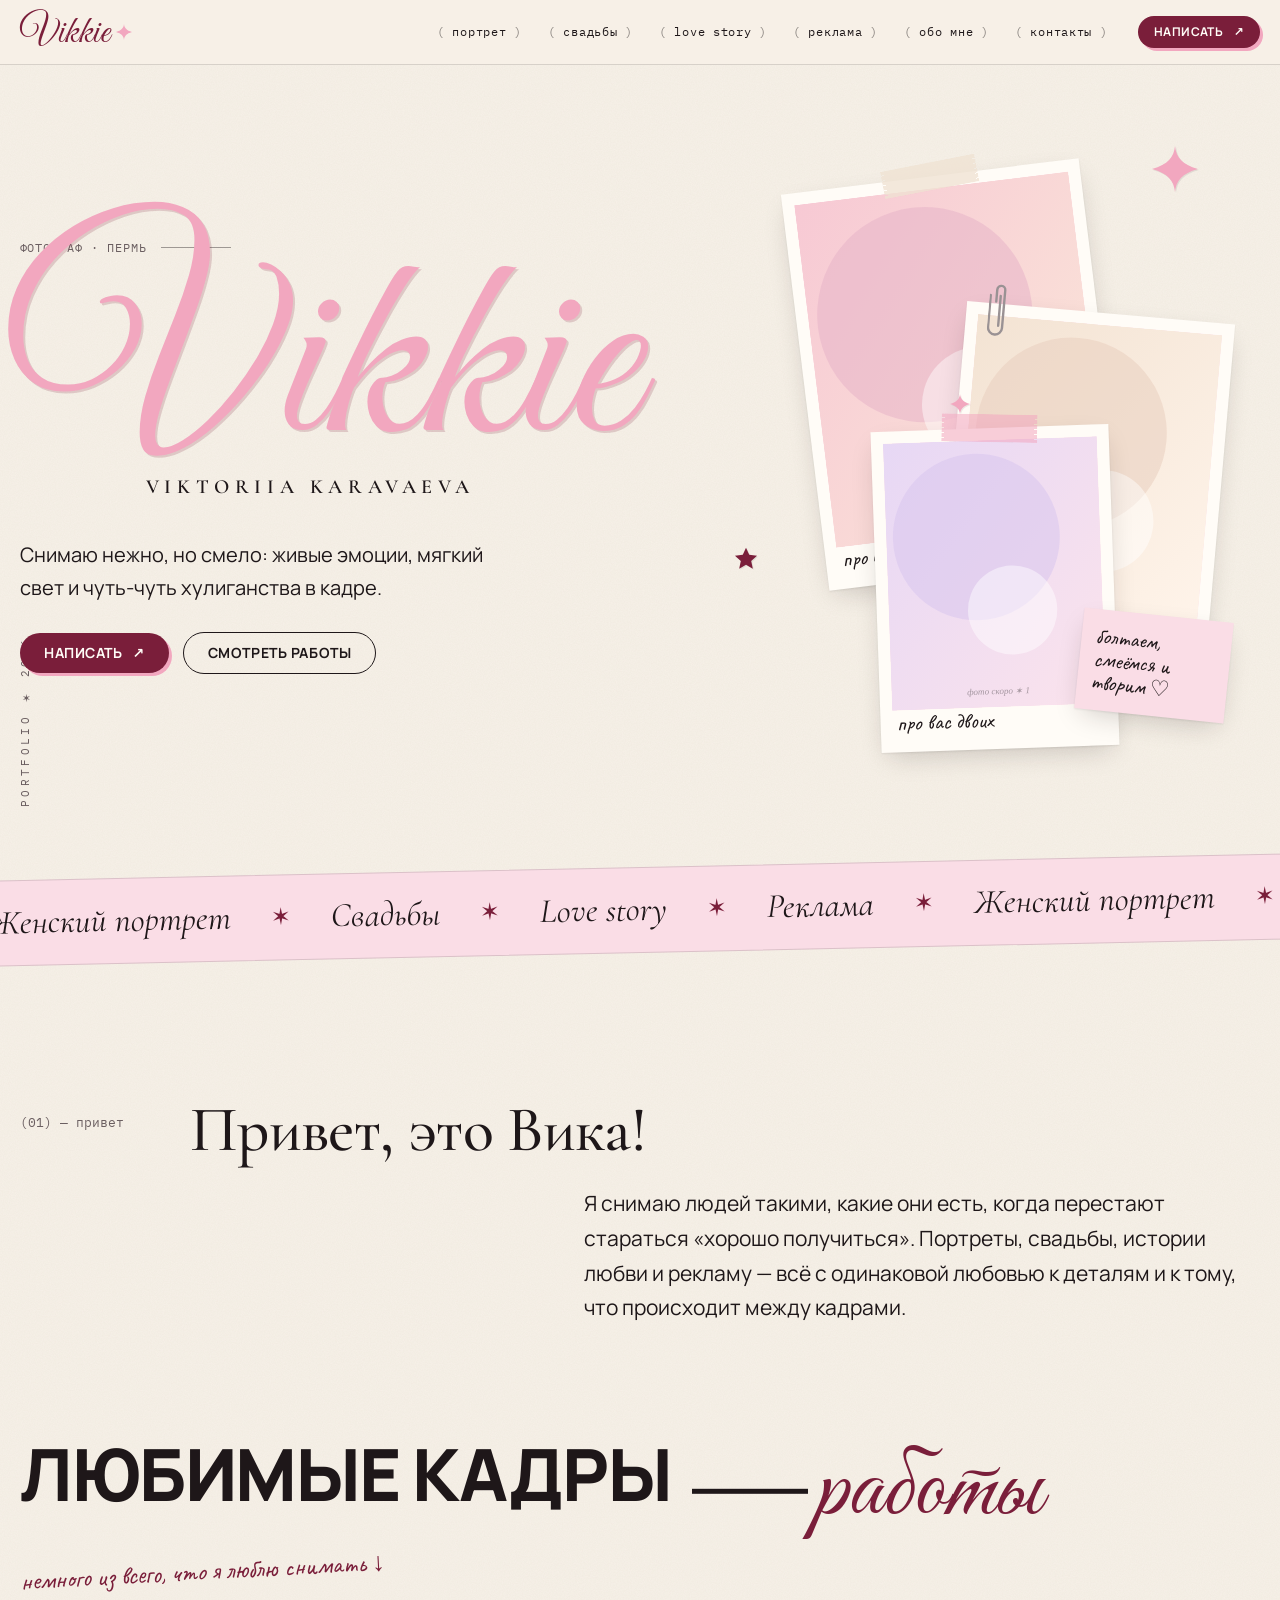
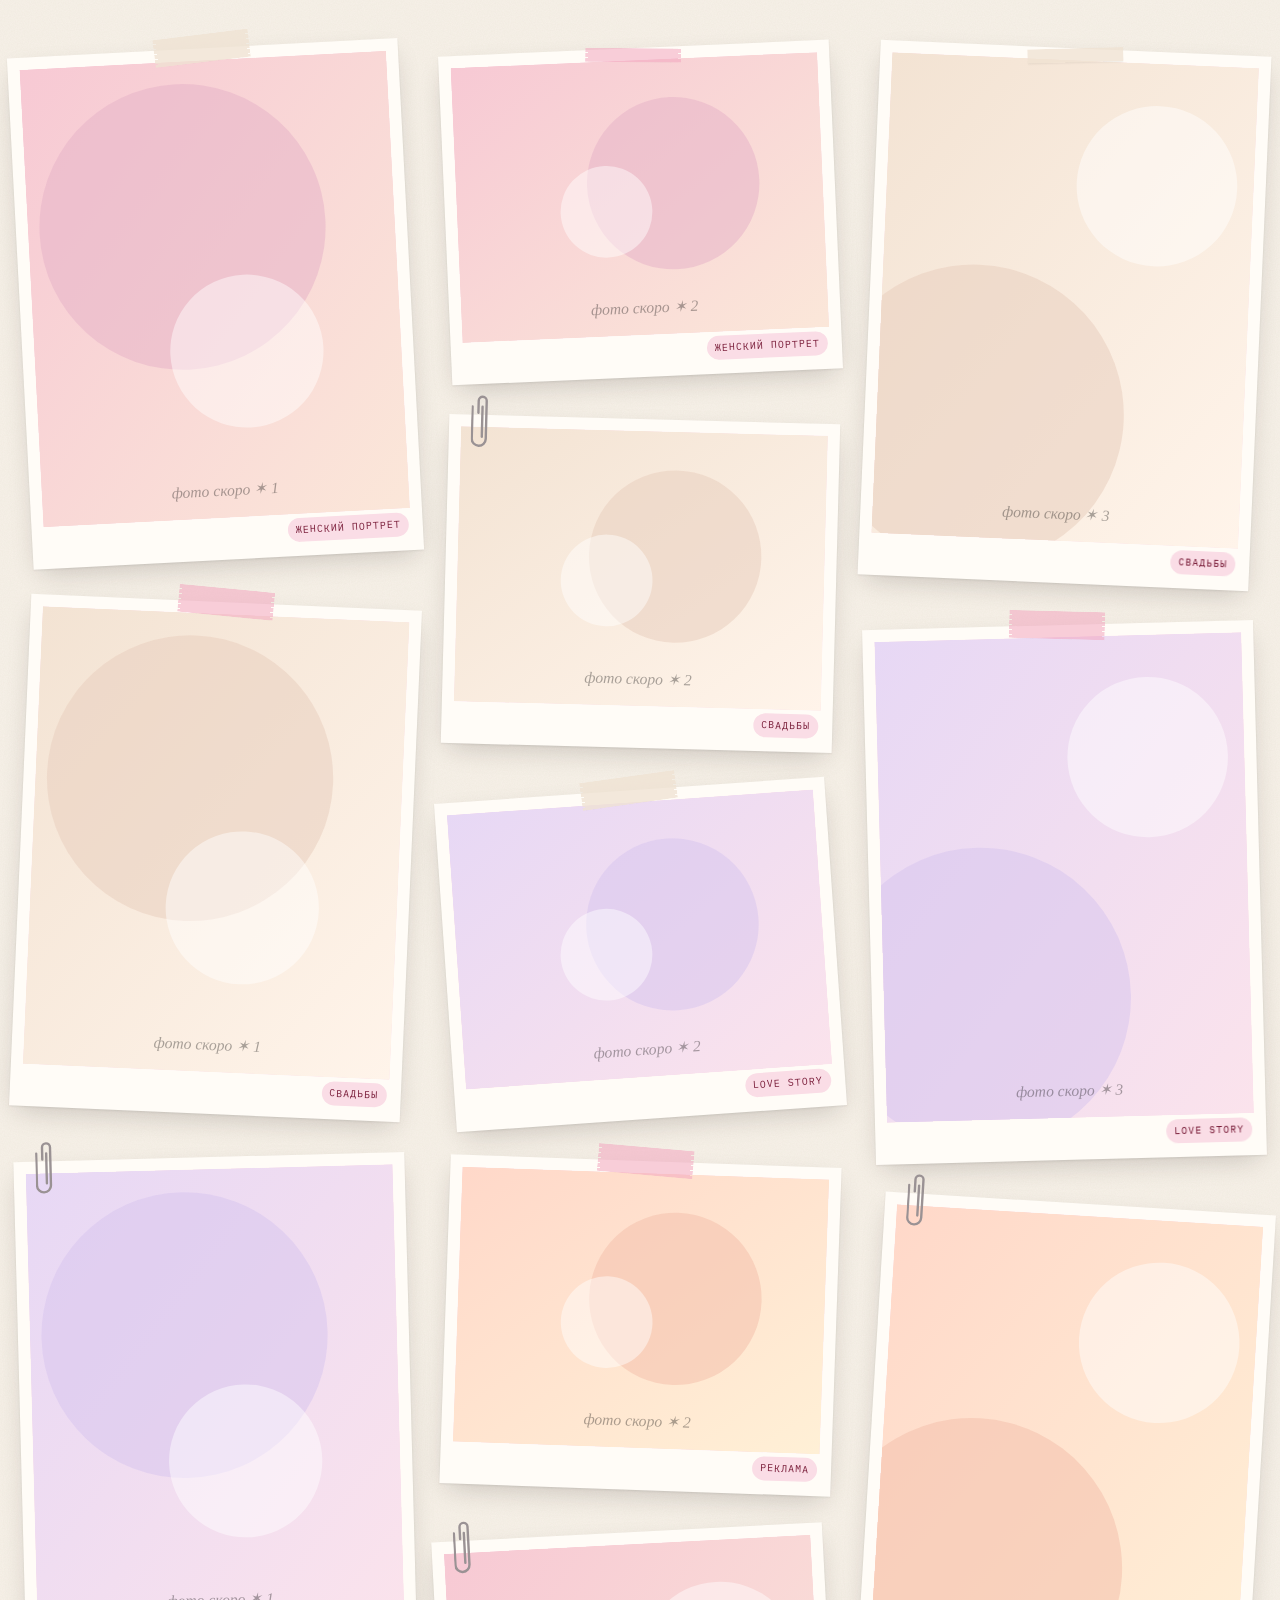
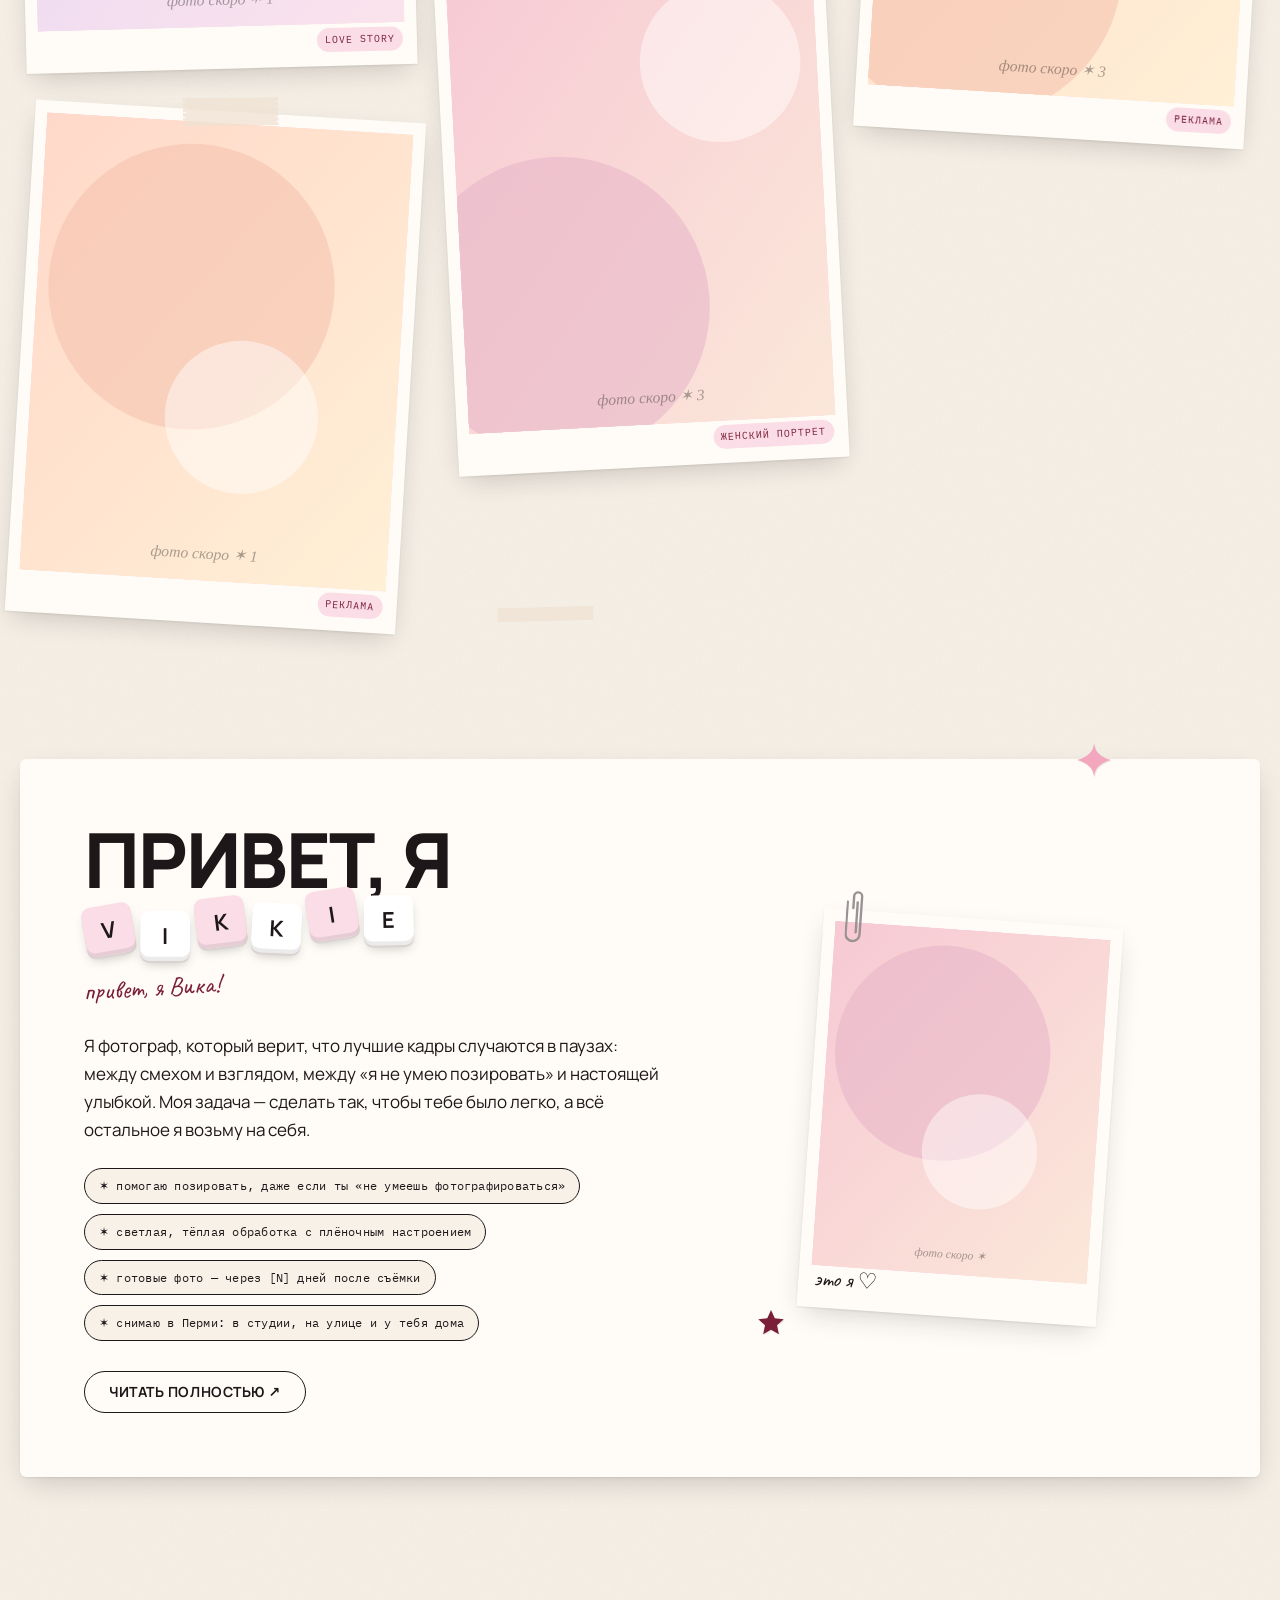
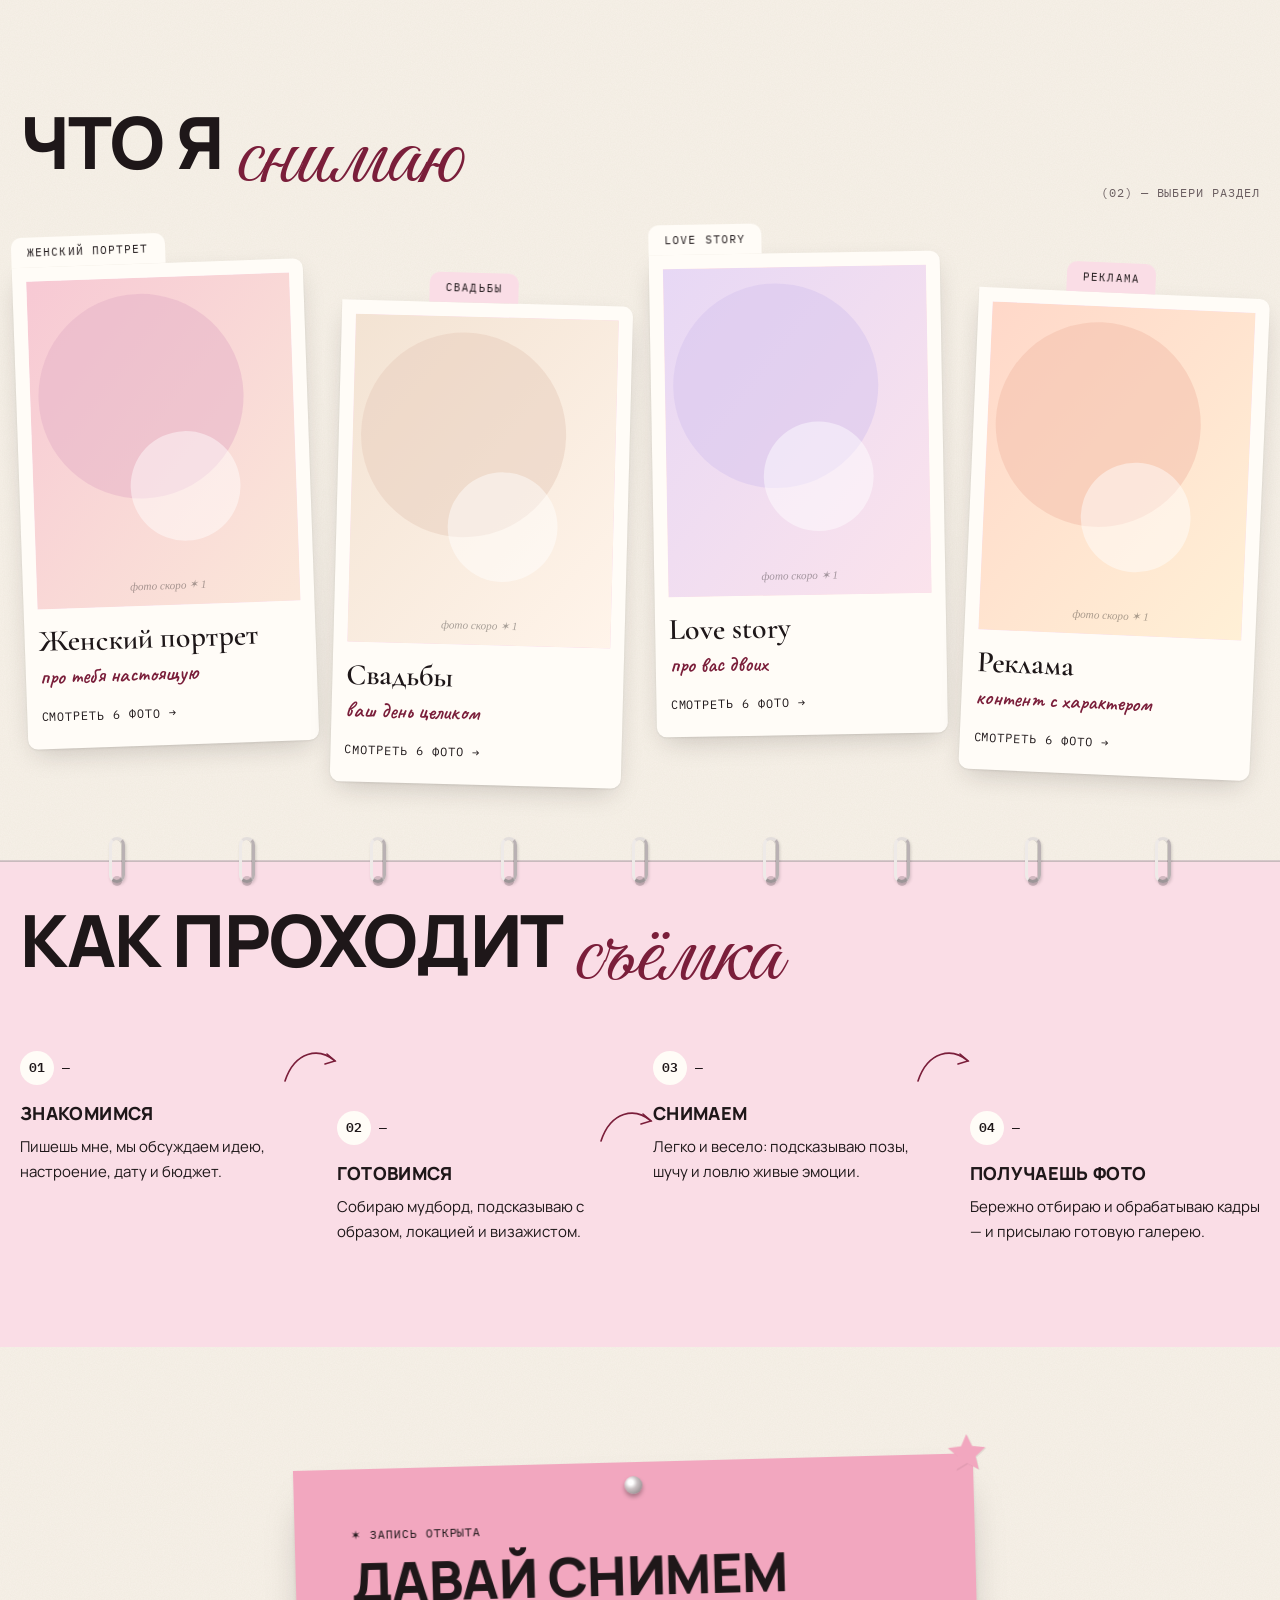
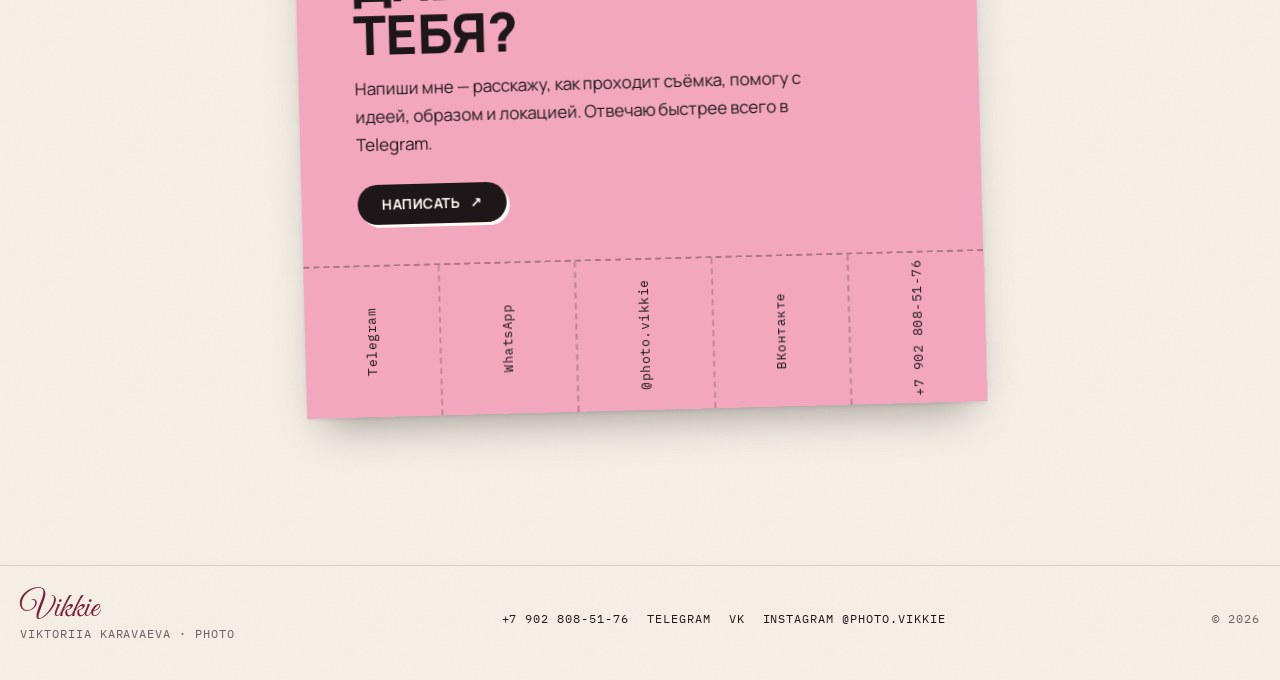
==== index.html @ a3061814 "Сайт-портфолио VIKKIE с админкой Decap CMS" ====
<!doctype html>
<html lang="ru" data-palette="powder">
<head>
  <meta charset="utf-8">
  <meta name="viewport" content="width=device-width, initial-scale=1">
  <title>VIKKIE — фотограф Виктория Караваева</title>
  <meta name="description" content="VIKKIE — фотограф Виктория Караваева. Женский портрет, свадьбы, love story и рекламная съёмка.">
  <link rel="icon" href="/assets/favicon.svg" type="image/svg+xml">
  <link rel="preconnect" href="https://fonts.googleapis.com">
  <link rel="preconnect" href="https://fonts.gstatic.com" crossorigin>
  <link href="https://fonts.googleapis.com/css2?family=Caveat:wght@500;600&family=Cormorant+Garamond:ital,wght@0,500;0,600;1,500&family=Great+Vibes&family=IBM+Plex+Mono:wght@400;600&family=Manrope:wght@400;600;800&display=swap&subset=cyrillic" rel="stylesheet">
  <link rel="stylesheet" href="/assets/style.css">
  <script>try{var p=localStorage.getItem('vikkie-palette');if(p)document.documentElement.dataset.palette=p}catch(e){}</script>
</head>
<body data-page="home">
  <div id="app" data-loading></div>
  <script src="/assets/site.js" defer></script>
</body>
</html>
---- assets/style.css ----
/* ═══════════════════════════════════════════════════════════
   VIKKIE — стили сайта
   Палитры переключаются атрибутом <html data-palette="...">
   (выбирается в админке: Тексты и контакты → Главная страница)
   ═══════════════════════════════════════════════════════════ */

:root {
  --paper: #F7F1E8;
  --paper-2: #FFFCF7;
  --ink: #1E1719;
  --muted: #6B5F61;
  --line: rgba(30, 23, 25, .14);

  /* палитра по умолчанию: пудра + бордо */
  --a: #F2A7BF;        /* главный акцент (заливки, леттеринг) */
  --a-soft: #FADDE6;   /* мягкие подложки */
  --a-deep: #7A1E3A;   /* кнопки и акцентный текст */
  --a-2: #EFE2D2;      /* второй цвет (скотч, стикеры) */

  --f-script: "Great Vibes", "Marck Script", cursive;
  --f-serif: "Cormorant Garamond", Georgia, serif;
  --f-sans: "Manrope", system-ui, sans-serif;
  --f-mono: "IBM Plex Mono", ui-monospace, monospace;
  --f-hand: "Caveat", cursive;

  --shadow: 0 1px 2px rgba(30,23,25,.08), 0 10px 28px -8px rgba(30,23,25,.22);
  --radius: 4px;
  --wrap: 1240px;
}
[data-palette="sage"]      { --a:#F0A9C0; --a-soft:#F9DEE7; --a-deep:#4F6440; --a-2:#C9D6B0; }
[data-palette="raspberry"] { --a:#E2336E; --a-soft:#FBD3E0; --a-deep:#A3123F; --a-2:#FFE6EE; }
[data-palette="coral"]     { --a:#FF7B63; --a-soft:#FFDDD3; --a-deep:#C2381F; --a-2:#FFEBD6; }
[data-palette="lavender"]  { --a:#B9A0F3; --a-soft:#ECE4FF; --a-deep:#5B34B8; --a-2:#F6E9F2; }

*, *::before, *::after { box-sizing: border-box; }
html { scroll-behavior: smooth; }
body {
  margin: 0;
  background-color: var(--paper);
  /* бумажная фактура */
  background-image: url("data:image/svg+xml,%3Csvg xmlns='http://www.w3.org/2000/svg' width='240' height='240'%3E%3Cfilter id='n'%3E%3CfeTurbulence type='fractalNoise' baseFrequency='.85' numOctaves='3' stitchTiles='stitch'/%3E%3CfeColorMatrix values='0 0 0 0 .45 0 0 0 0 .38 0 0 0 0 .32 0 0 0 .09 0'/%3E%3C/filter%3E%3Crect width='100%25' height='100%25' filter='url(%23n)'/%3E%3C/svg%3E");
  color: var(--ink);
  font: 400 17px/1.65 var(--f-sans);
  -webkit-font-smoothing: antialiased;
  overflow-x: hidden;
}
img { max-width: 100%; display: block; }
a { color: inherit; }
button { font: inherit; color: inherit; }
::selection { background: var(--a); color: var(--ink); }

.wrap { width: min(100% - 32px, var(--wrap)); margin-inline: auto; }
.mono { font-family: var(--f-mono); font-size: 12px; letter-spacing: .08em; text-transform: uppercase; }
.script { font-family: var(--f-script); font-weight: 400; line-height: .9; }
.hand { font-family: var(--f-hand); font-weight: 600; }
.serif { font-family: var(--f-serif); }
.vlabel {
  writing-mode: vertical-rl; transform: rotate(180deg);
  font-family: var(--f-mono); font-size: 11px; letter-spacing: .3em; text-transform: uppercase; color: var(--muted);
}
.sr-only { position: absolute; width: 1px; height: 1px; overflow: hidden; clip: rect(0 0 0 0); }

/* ── Шапка ─────────────────────────────────────────────── */
.site-header {
  position: sticky; top: 0; z-index: 40;
  background: color-mix(in srgb, var(--paper) 88%, transparent);
  backdrop-filter: blur(8px);
  border-bottom: 1px solid var(--line);
}
.site-header .wrap { display: flex; align-items: center; gap: 20px; min-height: 64px; }
.logo { display: flex; align-items: center; gap: 6px; text-decoration: none; }
.logo .script { font-size: 38px; color: var(--a-deep); line-height: 1; padding-top: 4px; }
.logo svg { width: 16px; height: 16px; color: var(--a); }
.nav { display: flex; gap: 6px; margin-left: auto; flex-wrap: wrap; }
.nav a {
  font-family: var(--f-mono); font-size: 12px; letter-spacing: .06em; text-transform: lowercase;
  text-decoration: none; padding: 6px 10px; border-radius: 999px; transition: background .2s;
}
.nav a::before { content: "( "; opacity: .5; }
.nav a::after { content: " )"; opacity: .5; }
.nav a:hover, .nav a[aria-current="page"] { background: var(--a-soft); }
.burger { display: none; margin-left: auto; background: none; border: 1px solid var(--line); border-radius: 999px; padding: 8px 14px; cursor: pointer; }
@media (max-width: 1020px) {
  .burger { display: block; }
  .nav { display: none; position: absolute; left: 0; right: 0; top: 100%; background: var(--paper-2); padding: 12px 16px 18px; border-bottom: 1px solid var(--line); flex-direction: column; }
  .nav.open { display: flex; }
  .site-header .write { display: none; }
}

/* ── Кнопки и меню «Написать» ─────────────────────────── */
.btn {
  display: inline-flex; align-items: center; gap: 10px;
  background: var(--a-deep); color: var(--paper-2);
  border: 0; border-radius: 999px; padding: 13px 24px;
  font: 700 14px/1 var(--f-sans); letter-spacing: .04em; text-transform: uppercase;
  text-decoration: none; cursor: pointer;
  box-shadow: 3px 3px 0 var(--a);
  transition: transform .15s, box-shadow .15s;
}
.btn:hover { transform: translate(-1px,-1px); box-shadow: 5px 5px 0 var(--a); }
.btn.small { padding: 10px 16px; font-size: 12px; }
.btn.ghost { background: transparent; color: var(--ink); border: 1.5px solid var(--ink); box-shadow: none; }
.write { position: relative; display: inline-block; }
.write-menu {
  position: absolute; z-index: 50; top: calc(100% + 10px); left: 0; min-width: 230px;
  background: var(--paper-2); border-radius: 10px; padding: 8px; box-shadow: var(--shadow);
  display: none; transform: rotate(-1deg);
}
.write.right .write-menu { left: auto; right: 0; }
.write.up .write-menu { top: auto; bottom: calc(100% + 10px); }
.write.open .write-menu { display: block; }
.write-menu a {
  display: flex; align-items: center; gap: 12px; padding: 11px 12px; border-radius: 8px;
  text-decoration: none; font-weight: 600;
}
.write-menu a:hover { background: var(--a-soft); }
.write-menu a span.mono { margin-left: auto; color: var(--muted); font-size: 10px; }
.write-menu .ico { width: 22px; height: 22px; flex: none; color: var(--a-deep); }

/* ── Декор: полароид, скотч, скрепка, звёзды, кольца ──── */
.polaroid {
  --r: 0deg;
  position: relative; background: var(--paper-2);
  padding: 12px 12px 14px; box-shadow: var(--shadow);
  transform: rotate(var(--r)); transition: transform .3s ease;
}
.polaroid img { width: 100%; height: auto; background: var(--a-soft); }
.polaroid figcaption, .polaroid .cap {
  font-family: var(--f-hand); font-size: 22px; line-height: 1.1; color: var(--ink);
  padding: 10px 4px 0; min-height: 34px;
}
a.polaroid:hover, .polaroid.hoverable:hover { transform: rotate(0deg) scale(1.02); z-index: 3; }
.tape::before {
  content: ""; position: absolute; z-index: 2; top: -14px; left: 50%;
  width: 96px; height: 28px; transform: translateX(-50%) rotate(-4deg);
  background: color-mix(in srgb, var(--a-2) 75%, transparent);
  box-shadow: 0 1px 2px rgba(0,0,0,.06);
  -webkit-mask: linear-gradient(90deg, transparent 0 3px, #000 3px calc(100% - 3px), transparent 0) ,
    repeating-linear-gradient(180deg, #000 0 4px, transparent 4px 5px);
}
.tape.pink::before { background: color-mix(in srgb, var(--a) 55%, transparent); transform: translateX(-50%) rotate(3deg); }
.tape.corner::before { left: auto; right: -26px; top: 8px; transform: rotate(38deg); }
.clip { position: absolute; z-index: 3; top: -22px; left: 22px; width: 22px; height: 58px; color: #9a9294; }
.star { position: absolute; z-index: 4; color: var(--a); pointer-events: none; filter: drop-shadow(1px 1px 0 rgba(0,0,0,.08)); }
.star.deep { color: var(--a-deep); }
.star.spin { animation: spin 14s linear infinite; }
@keyframes spin { to { transform: rotate(360deg); } }

.rings {
  position: relative; height: 46px; display: flex; justify-content: space-around; align-items: center;
  padding-inline: 4%;
}
.rings::before { content: ""; position: absolute; left: 0; right: 0; top: 50%; height: 2px; background: linear-gradient(#cfc8c6, #aaa1a3); opacity: .7; }
.rings span {
  position: relative; width: 16px; height: 46px; border-radius: 10px;
  border: 3.5px solid #b9b1b3; border-left-color: #eeeae8; border-top-color: #e3dedc;
  box-shadow: inset -1px 0 0 rgba(0,0,0,.15), 1px 2px 3px rgba(0,0,0,.15);
}
.rings span::after { content: ""; position: absolute; left: 50%; bottom: -6px; transform: translateX(-50%); width: 10px; height: 10px; border-radius: 50%; background: rgba(30,23,25,.18); }

/* ── Общие заголовки ─────────────────────────────────── */
section { position: relative; }
.section { padding: clamp(64px, 9vw, 120px) 0; }
.h-big {
  font-family: var(--f-sans); font-weight: 800; letter-spacing: -.02em; text-transform: uppercase;
  font-size: clamp(34px, 6vw, 72px); line-height: .95; margin: 0;
}
.h-big .blank { display: inline-block; width: 1.6em; border-bottom: .07em solid currentColor; margin: 0 .12em; transform: translateY(-.1em); }
.h-big .script { text-transform: none; font-size: 1.35em; color: var(--a-deep); letter-spacing: 0; font-weight: 400; vertical-align: -.12em; }
.h-serif { font-family: var(--f-serif); font-weight: 500; font-size: clamp(32px, 5vw, 64px); line-height: 1; margin: 0; letter-spacing: -.01em; }
.h-serif em { font-style: italic; color: var(--a-deep); }
.note { font-family: var(--f-hand); font-size: 26px; color: var(--a-deep); transform: rotate(-3deg); display: inline-block; }
.lead { font-size: clamp(18px, 2vw, 21px); color: var(--ink); max-width: 56ch; }
.muted { color: var(--muted); }

/* ── HERO ────────────────────────────────────────────── */
.hero { padding: 40px 0 30px; overflow: hidden; }
.hero .wrap { position: relative; display: grid; grid-template-columns: 1.15fr .85fr; gap: 24px; align-items: center; min-height: min(78vh, 720px); }
.hero-text { position: relative; z-index: 2; }
.hero-kicker { display: flex; gap: 14px; align-items: center; color: var(--muted); }
.hero-kicker::after { content: ""; flex: 0 0 70px; height: 1px; background: var(--ink); opacity: .4; }
.hero-name { position: relative; margin: 0; padding-top: .45em; font-size: inherit; }
.hero-name .script {
  display: block; color: var(--a); font-size: clamp(120px, 21vw, 290px); line-height: .78;
  margin-left: -.04em; text-shadow: 2px 2px 0 color-mix(in srgb, var(--a-deep) 18%, transparent);
}
.hero-name .full {
  display: block; position: relative; margin-top: -0.2em; margin-left: 18%;
  font-family: var(--f-serif); font-weight: 600; text-transform: uppercase;
  letter-spacing: .28em; font-size: clamp(14px, 1.7vw, 20px);
}
.hero-tagline { max-width: 40ch; margin: 34px 0 28px; font-size: clamp(17px, 1.7vw, 20px); }
.hero-actions { display: flex; flex-wrap: wrap; gap: 14px; align-items: center; }
.hero-collage { position: relative; height: clamp(420px, 52vw, 620px); }
.hero-collage .polaroid { position: absolute; width: 58%; }
.hero-collage .p1 { --r: -7deg; top: 2%; left: 4%; }
.hero-collage .p2 { --r: 5deg; top: 24%; right: 0; width: 52%; z-index: 2; }
.hero-collage .p3 { --r: -2deg; bottom: 0; left: 18%; width: 46%; z-index: 3; }
.hero-collage .sticky {
  position: absolute; z-index: 5; right: 6%; bottom: 8%; width: 150px; padding: 16px 14px;
  background: var(--a-soft); transform: rotate(6deg); box-shadow: var(--shadow);
  font-family: var(--f-hand); font-size: 22px; line-height: 1.05;
}
.hero .vlabel { position: absolute; left: -4px; bottom: 0; }
@media (max-width: 860px) {
  .hero .wrap { grid-template-columns: 1fr; min-height: 0; }
  .hero-collage { height: 440px; max-width: 460px; margin: 10px auto 0; width: 100%; }
  .hero .vlabel { display: none; }
  .hero-name .full { margin-left: 8%; }
}

/* бегущая строка */
.marquee {
  background: var(--a-soft); border-block: 1px solid var(--line);
  transform: rotate(-1.2deg); margin: 30px -10px; overflow: hidden; white-space: nowrap;
}
.marquee-track { display: inline-flex; gap: 40px; padding: 14px 0; animation: marquee 32s linear infinite; }
.marquee-track span { font-family: var(--f-serif); font-style: italic; font-size: clamp(22px, 3vw, 34px); display: inline-flex; align-items: center; gap: 40px; }
.marquee-track span::after { content: "✶"; font-style: normal; color: var(--a-deep); font-size: .7em; }
@keyframes marquee { to { transform: translateX(-50%); } }

/* вступление */
.intro .wrap { display: grid; grid-template-columns: 140px 1fr; gap: 30px; }
.intro .num { font-family: var(--f-mono); font-size: 13px; color: var(--muted); padding-top: 14px; }
.intro .h-serif { max-width: 18ch; }
.intro p { margin: 24px 0 0 auto; max-width: 52ch; }
@media (max-width: 700px) { .intro .wrap { grid-template-columns: 1fr; gap: 6px; } }

/* ── Избранное (masonry) ─────────────────────────────── */
.featured-head { display: flex; flex-wrap: wrap; align-items: end; justify-content: space-between; gap: 16px; margin-bottom: 54px; }
.masonry { columns: 3 280px; column-gap: 34px; }
.masonry > * { break-inside: avoid; margin-bottom: 42px; display: block; text-decoration: none; }
.polaroid .cat-tag {
  position: absolute; z-index: 3; bottom: 14px; right: 14px; background: var(--a-soft); color: var(--a-deep);
  font-family: var(--f-mono); font-size: 10px; letter-spacing: .1em; text-transform: uppercase; padding: 4px 8px; border-radius: 99px;
}

/* ── Обо мне (тизер и страница) ───────────────────────── */
.about-card {
  position: relative; background: var(--paper-2); border-radius: 6px; box-shadow: var(--shadow);
  padding: clamp(28px, 5vw, 64px);
}
.about-grid { display: grid; grid-template-columns: 1.1fr .9fr; gap: clamp(30px, 5vw, 70px); align-items: center; }
.hi { display: flex; flex-wrap: wrap; align-items: center; gap: 4px 18px; }
.hi .h-big { font-size: clamp(40px, 6vw, 76px); }
.keys { display: flex; gap: 6px; transform: rotate(-4deg); }
.keys span {
  display: grid; place-items: center; width: clamp(34px, 4.4vw, 50px); aspect-ratio: 1;
  background: #fff; border-radius: 9px; font: 700 clamp(16px, 2vw, 22px)/1 var(--f-sans);
  box-shadow: inset 0 -4px 0 rgba(0,0,0,.08), 0 2px 0 #d9d2d0, 0 6px 12px -4px rgba(0,0,0,.25);
  transform: rotate(var(--k, 0deg)) translateY(var(--y, 0));
}
.keys span:nth-child(odd) { background: var(--a-soft); }
.about-text p { margin: 0 0 1em; }
.facts { display: flex; flex-wrap: wrap; gap: 10px; margin: 24px 0 30px; padding: 0; list-style: none; }
.facts li {
  font-family: var(--f-mono); font-size: 12px; letter-spacing: .02em;
  border: 1px solid var(--ink); border-radius: 999px; padding: 7px 14px; background: var(--paper);
}
.about-photo { position: relative; max-width: 380px; justify-self: center; width: 100%; }
.about-photo .polaroid { --r: 4deg; }
@media (max-width: 860px) { .about-grid { grid-template-columns: 1fr; } .about-photo { order: -1; max-width: 300px; } }

/* ── Категории (папки-разделители) ───────────────────── */
.cats-head { display: grid; grid-template-columns: 1fr auto; align-items: end; gap: 20px; margin-bottom: 60px; }
.cats { display: grid; grid-template-columns: repeat(4, 1fr); gap: 26px; }
.cat {
  position: relative; display: block; text-decoration: none;
  background: var(--paper-2); border-radius: 0 10px 10px 10px; padding: 14px 14px 22px;
  box-shadow: var(--shadow); transition: transform .3s;
}
.cat:nth-child(1) { transform: rotate(-2deg); }
.cat:nth-child(2) { transform: rotate(1.5deg) translateY(40px); }
.cat:nth-child(3) { transform: rotate(-1deg) translateY(-10px); }
.cat:nth-child(4) { transform: rotate(2.5deg) translateY(30px); }
.cat:hover { transform: rotate(0) translateY(-6px); }
.cat .tab {
  position: absolute; top: -30px; left: 0; height: 30px; padding: 6px 16px 0;
  background: var(--paper-2); border-radius: 10px 10px 0 0;
  font-family: var(--f-mono); font-size: 11px; letter-spacing: .1em; text-transform: uppercase;
}
.cat:nth-child(even) .tab { background: var(--a-soft); left: 30%; }
.cat .cover { aspect-ratio: 4/5; overflow: hidden; background: var(--a-soft); }
.cat .cover img { width: 100%; height: 100%; object-fit: cover; transition: transform .6s; }
.cat:hover .cover img { transform: scale(1.05); }
.cat h3 { font-family: var(--f-serif); font-weight: 600; font-size: 30px; line-height: 1; margin: 18px 0 2px; }
.cat .hand { color: var(--a-deep); font-size: 22px; }
.cat .more { display: block; margin-top: 12px; }
@media (max-width: 1000px) { .cats { grid-template-columns: repeat(2, 1fr); row-gap: 70px; } .cat:nth-child(n) { transform: rotate(0); } }
@media (max-width: 520px) { .cats { grid-template-columns: 1fr; } .cats-head { grid-template-columns: 1fr; } }

/* ── Как проходит съёмка ─────────────────────────────── */
.process { background: var(--a-soft); padding-block: 0 clamp(64px, 8vw, 110px); }
.process .rings { transform: translateY(-23px); }
.steps { display: grid; grid-template-columns: repeat(4, 1fr); gap: 26px; margin-top: 40px; counter-reset: step; }
.step { position: relative; padding-top: 10px; }
.step:nth-child(even) { margin-top: 60px; }
.step .n { font-family: var(--f-mono); font-size: 13px; display: flex; align-items: center; gap: 8px; }
.step .n b { display: grid; place-items: center; width: 34px; height: 34px; border-radius: 50%; background: var(--paper-2); font-weight: 600; }
.step h3 { font-family: var(--f-sans); font-weight: 800; text-transform: uppercase; font-size: 18px; margin: 14px 0 6px; letter-spacing: .02em; }
.step p { margin: 0; font-size: 15px; }
.step svg.arrow { position: absolute; right: -30px; top: 0; width: 60px; height: 50px; color: var(--a-deep); }
.step:last-child svg.arrow { display: none; }
@media (max-width: 900px) { .steps { grid-template-columns: 1fr 1fr; } .step:nth-child(even) { margin-top: 0; } .step svg.arrow { display: none; } }
@media (max-width: 520px) { .steps { grid-template-columns: 1fr; } }

/* ── Контакты: объявление с отрывными листочками ─────── */
.contact .wrap { display: grid; place-items: center; }
.flyer {
  position: relative; width: min(100%, 680px); background: var(--a);
  padding: clamp(32px, 5vw, 56px) clamp(24px, 5vw, 56px) 0; transform: rotate(-1.5deg);
  box-shadow: 0 2px 3px rgba(0,0,0,.08), 0 24px 40px -18px rgba(30,23,25,.4);
}
.flyer .pin { position: absolute; top: 14px; left: 50%; transform: translateX(-50%); width: 18px; height: 18px; border-radius: 50%; background: radial-gradient(circle at 35% 35%, #fff 0 15%, #c9c1c3 40%, #7d7476); box-shadow: 0 3px 4px rgba(0,0,0,.3); }
.flyer h2 { font-family: var(--f-sans); font-weight: 800; text-transform: uppercase; font-size: clamp(32px, 5vw, 54px); line-height: .98; margin: 10px 0 14px; letter-spacing: -.01em; color: var(--ink); }
.flyer p { max-width: 46ch; margin: 0 0 26px; }
.flyer .btn { background: var(--ink); box-shadow: 3px 3px 0 var(--paper-2); }
.tabs { display: flex; margin: 40px calc(-1 * clamp(24px, 5vw, 56px)) 0; border-top: 2px dashed rgba(30,23,25,.35); }
.tabs a {
  flex: 1; min-width: 0; height: 150px; display: flex; align-items: center; justify-content: center;
  border-left: 2px dashed rgba(30,23,25,.25); text-decoration: none;
  writing-mode: vertical-rl; transform: rotate(180deg);
  font-family: var(--f-mono); font-size: 13px; letter-spacing: .04em; background: var(--a);
  transition: transform .2s;
}
.tabs a:last-child { border-left: 0; }
.tabs a:hover { transform: rotate(180deg) translateY(-8px) rotate(-3deg); background: var(--a-soft); }
@media (max-width: 520px) { .tabs a { height: 130px; font-size: 11px; } }

/* ── Подвал ─────────────────────────────────────────── */
.site-footer { border-top: 1px solid var(--line); padding: 28px 0 36px; margin-top: 40px; }
.site-footer .wrap { display: flex; flex-wrap: wrap; gap: 16px 30px; align-items: center; justify-content: space-between; }
.site-footer .script { font-size: 34px; color: var(--a-deep); }
.site-footer nav { display: flex; flex-wrap: wrap; gap: 6px 18px; }
.site-footer a { text-decoration: none; }
.site-footer a:hover { text-decoration: underline; }

/* ── Страница категории ──────────────────────────────── */
.page-head { padding: 50px 0 40px; position: relative; overflow: hidden; }
.crumbs { color: var(--muted); }
.crumbs a { text-decoration: none; }
.page-title { position: relative; margin: 26px 0 10px; }
.page-title h1 { font-family: var(--f-serif); font-weight: 600; text-transform: uppercase; font-size: clamp(48px, 10vw, 140px); line-height: .9; letter-spacing: -.01em; margin: 0; }
.page-title .script { position: absolute; left: clamp(40px, 22vw, 360px); bottom: -.42em; color: var(--a); font-size: clamp(54px, 9vw, 120px); transform: rotate(-6deg); white-space: nowrap; pointer-events: none; }
.page-desc { display: grid; grid-template-columns: 1fr 1fr; gap: 30px; margin-top: 70px; align-items: end; }
.cat-switch { display: flex; flex-wrap: wrap; gap: 8px; justify-content: flex-end; }
.cat-switch a { text-decoration: none; border: 1px solid var(--ink); border-radius: 999px; padding: 6px 14px; font-family: var(--f-mono); font-size: 12px; }
.cat-switch a[aria-current="page"], .cat-switch a:hover { background: var(--a); border-color: var(--a); }
@media (max-width: 760px) { .page-desc { grid-template-columns: 1fr; } .cat-switch { justify-content: flex-start; } }
.gallery { padding-bottom: 60px; }
.gallery .polaroid { cursor: zoom-in; border: 0; width: 100%; text-align: left; }
.empty { text-align: center; padding: 60px 0; }

/* лайтбокс */
.lightbox { position: fixed; inset: 0; z-index: 100; background: rgba(247, 241, 232, .96); display: none; align-items: center; justify-content: center; padding: 60px 70px; }
.lightbox.open { display: flex; }
.lightbox figure { margin: 0; background: var(--paper-2); padding: 14px 14px 10px; box-shadow: var(--shadow); max-height: 100%; display: flex; flex-direction: column; }
.lightbox img { max-height: calc(100vh - 190px); max-width: min(1100px, calc(100vw - 140px)); width: auto; object-fit: contain; }
.lightbox figcaption { font-family: var(--f-hand); font-size: 24px; padding-top: 6px; min-height: 30px; }
.lb-btn { position: absolute; background: var(--paper-2); border: 1px solid var(--line); border-radius: 50%; width: 48px; height: 48px; font-size: 20px; cursor: pointer; display: grid; place-items: center; }
.lb-btn:hover { background: var(--a-soft); }
.lb-close { top: 16px; right: 16px; }
.lb-prev { left: 12px; top: 50%; transform: translateY(-50%); }
.lb-next { right: 12px; top: 50%; transform: translateY(-50%); }
.lb-count { position: absolute; bottom: 18px; left: 50%; transform: translateX(-50%); }
@media (max-width: 600px) { .lightbox { padding: 70px 10px; } .lightbox img { max-width: calc(100vw - 48px); } .lb-prev, .lb-next { top: auto; bottom: 10px; transform: none; } }

/* ── Палитры (демо-страница) ─────────────────────────── */
.swatches { display: grid; grid-template-columns: repeat(auto-fit, minmax(210px, 1fr)); gap: 30px; margin-top: 40px; }
.swatch { background: var(--paper-2); padding: 12px 12px 18px; box-shadow: var(--shadow); text-decoration: none; display: block; transition: transform .25s; }
.swatch:nth-child(odd) { transform: rotate(-1.5deg); } .swatch:nth-child(even) { transform: rotate(1.5deg); }
.swatch:hover { transform: rotate(0) translateY(-6px); }
.swatch .chip { height: 170px; background: var(--a); position: relative; padding: 14px; display: flex; flex-direction: column; justify-content: flex-end; }
.swatch .chip .script { font-size: 64px; color: var(--paper-2); }
.swatch .row { display: flex; height: 34px; }
.swatch .row i { flex: 1; }
.swatch h3 { font-family: var(--f-sans); font-weight: 800; font-size: 15px; text-transform: uppercase; letter-spacing: .04em; margin: 14px 0 2px; }

/* загрузка */
[data-loading] { opacity: 0; }
.fade-in { animation: fade .7s ease both; }
@keyframes fade { from { opacity: 0; transform: translateY(14px); } to { opacity: 1; transform: none; } }
@media (prefers-reduced-motion: reduce) { *, *::before, *::after { animation: none !important; transition: none !important; } }
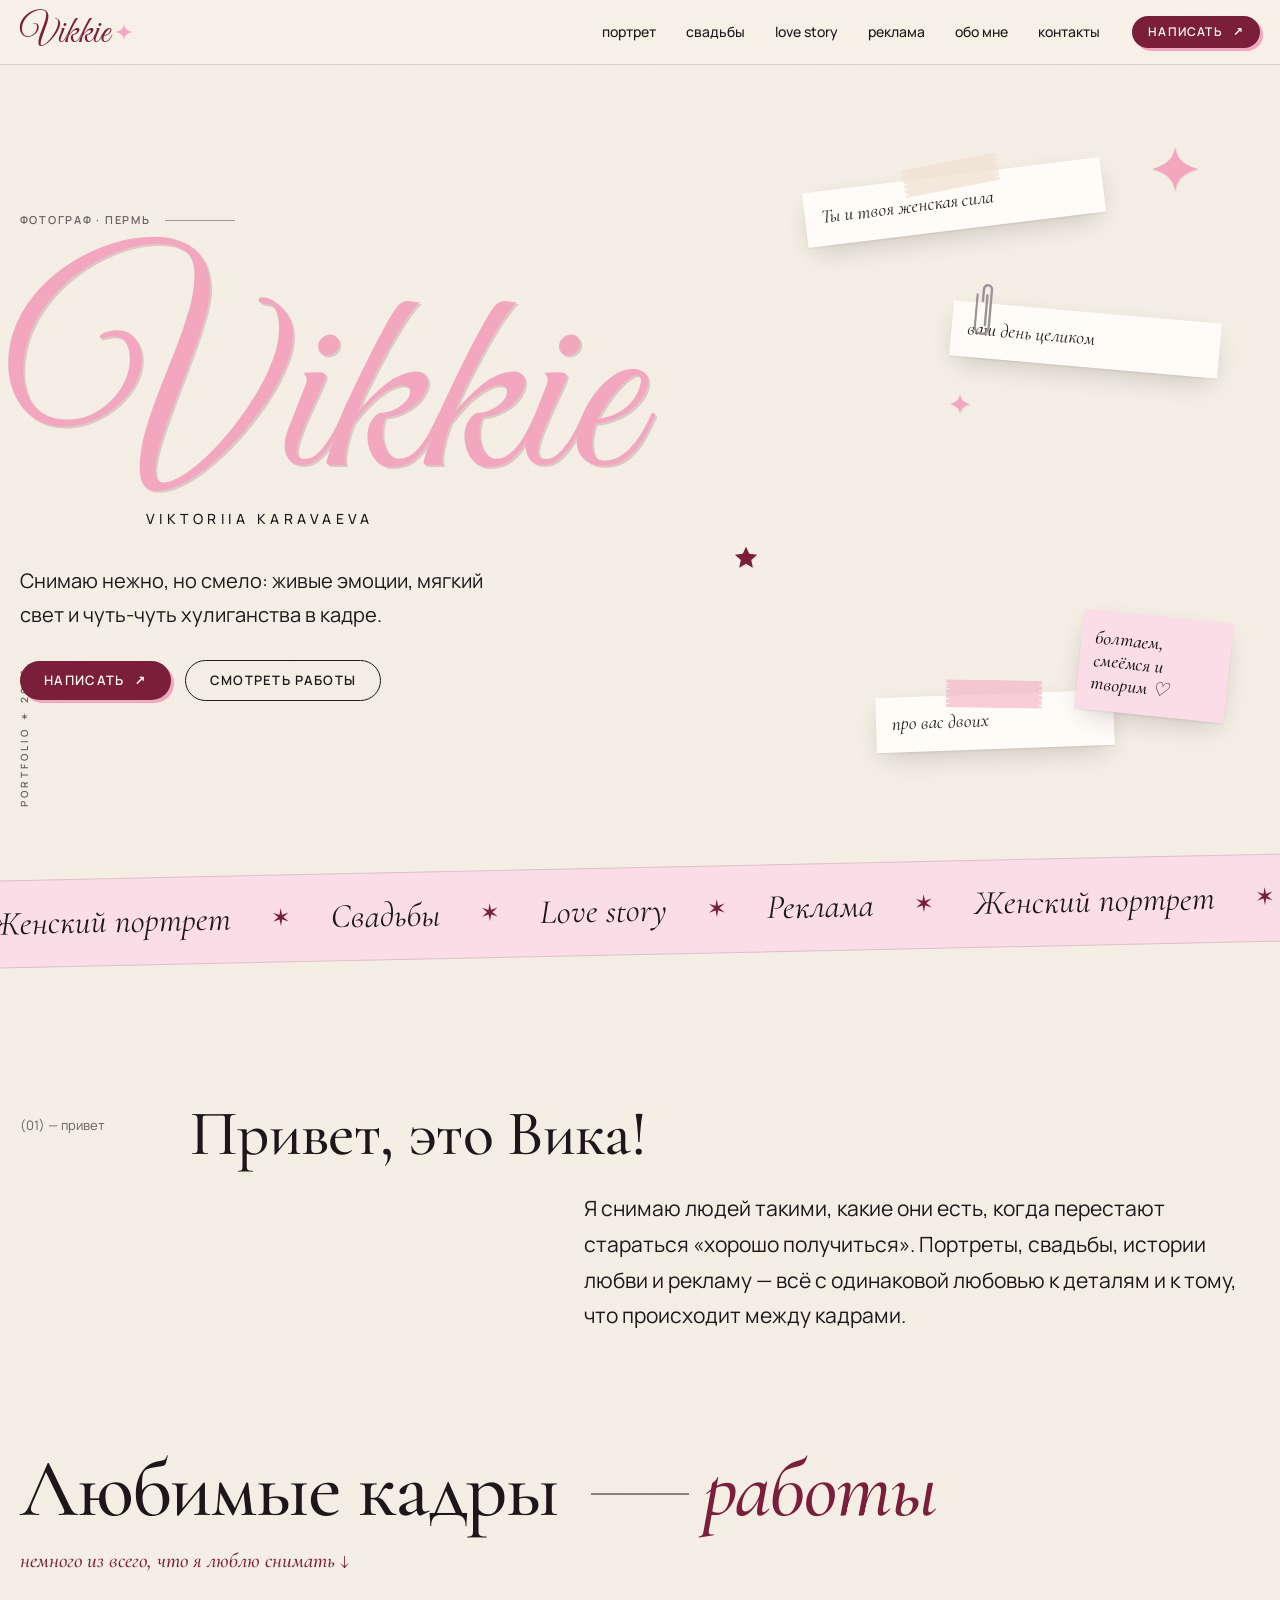
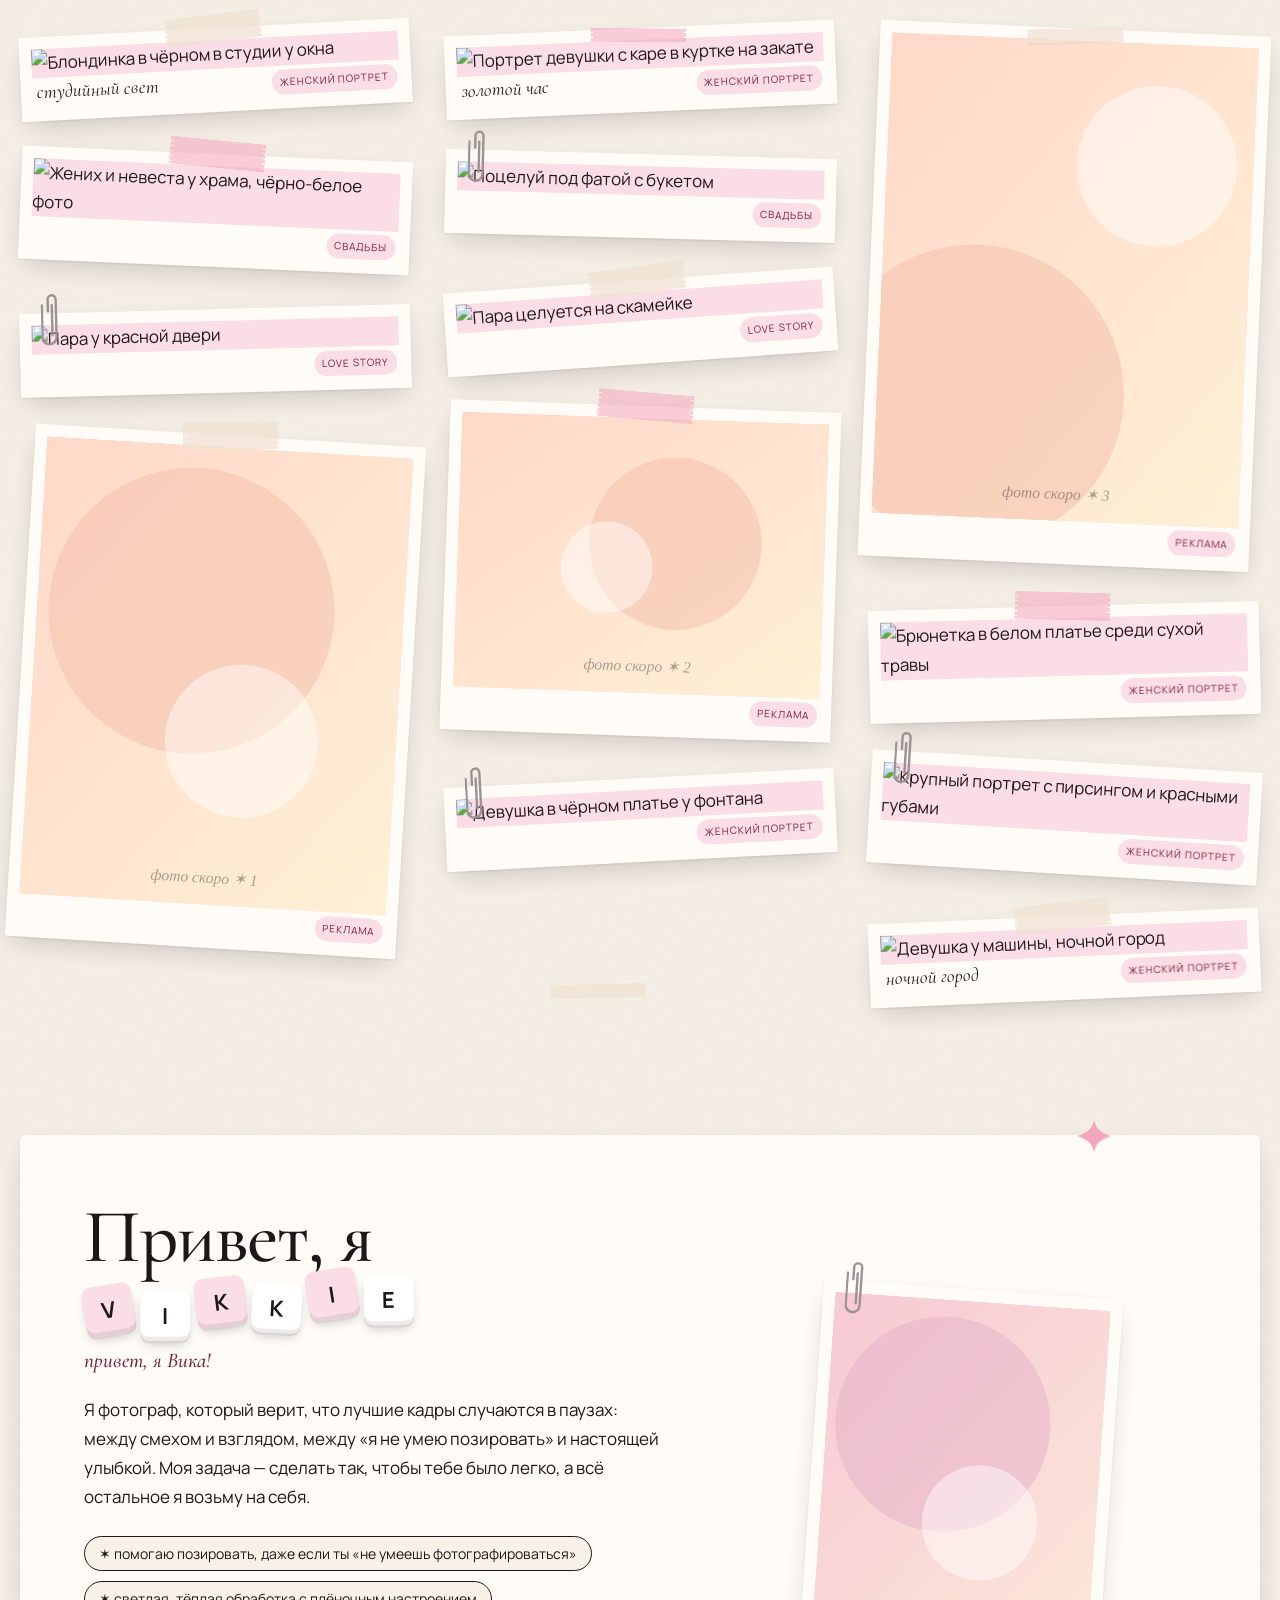
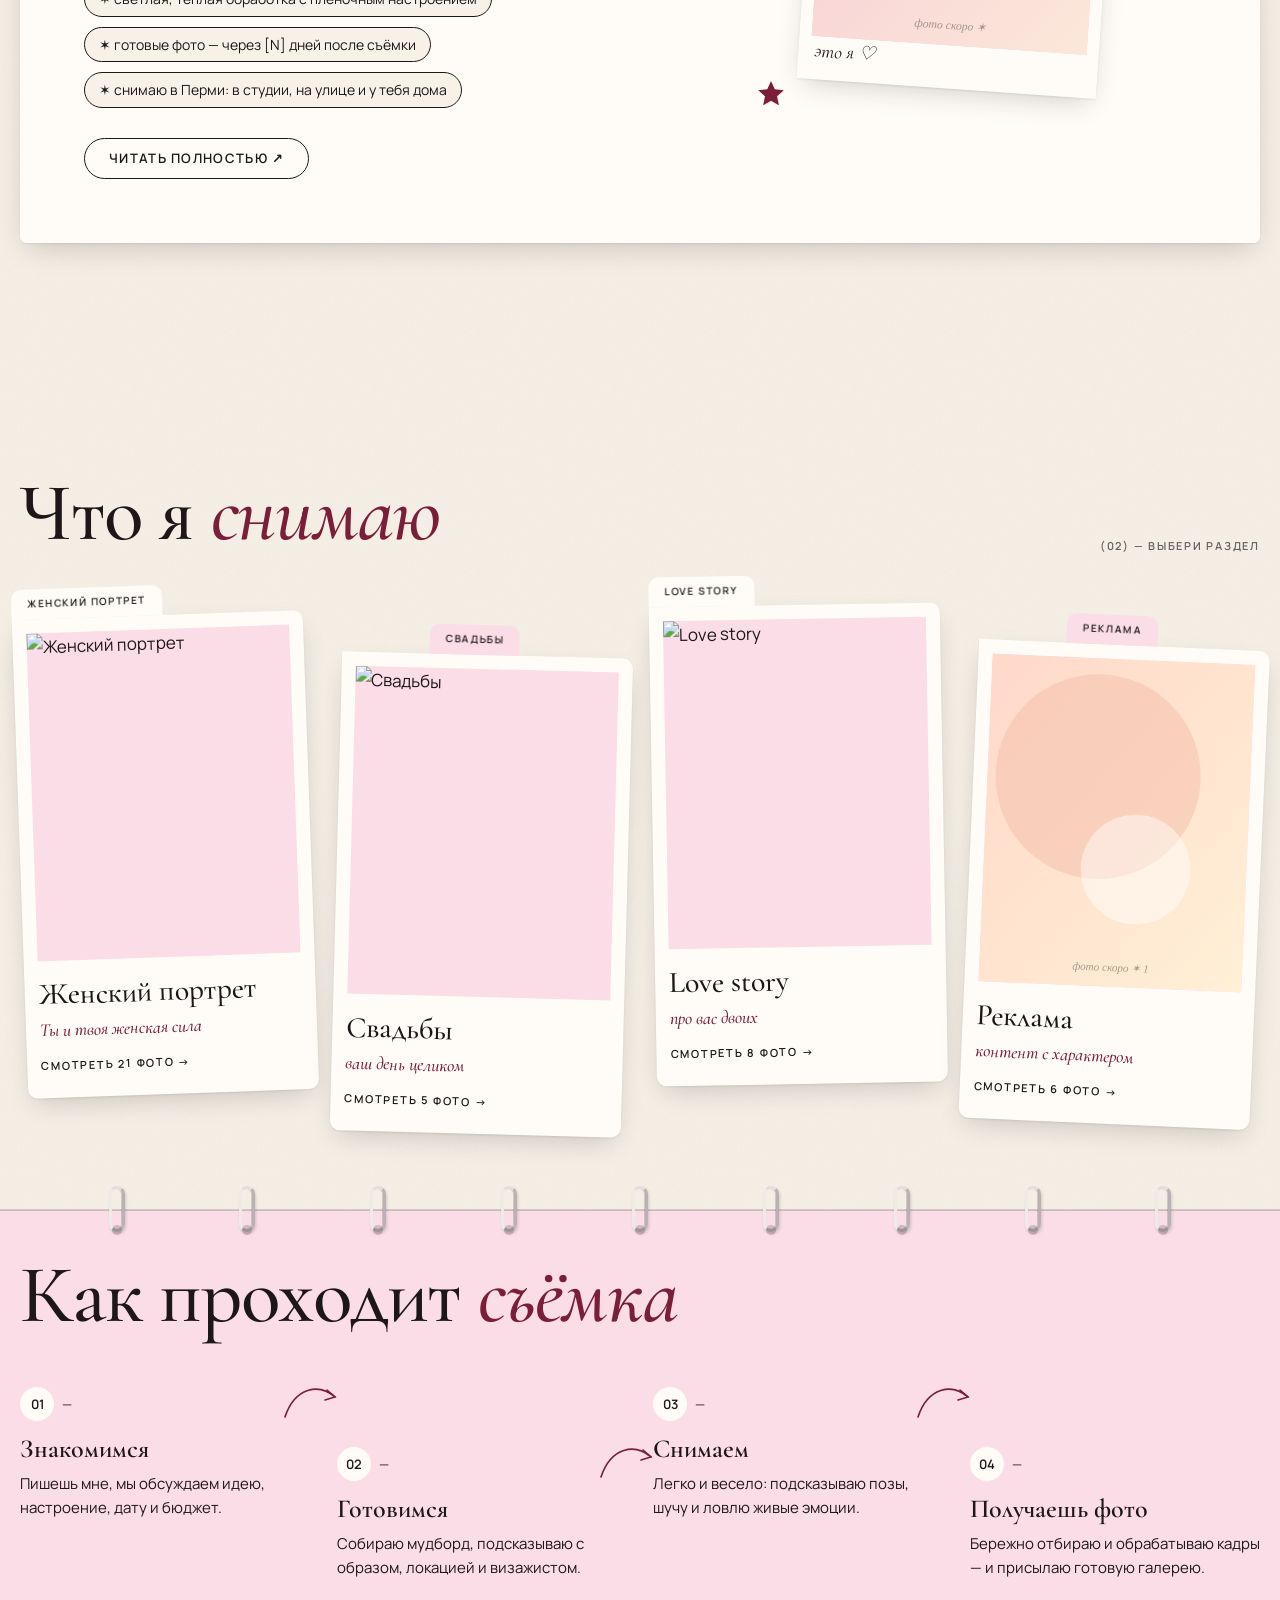
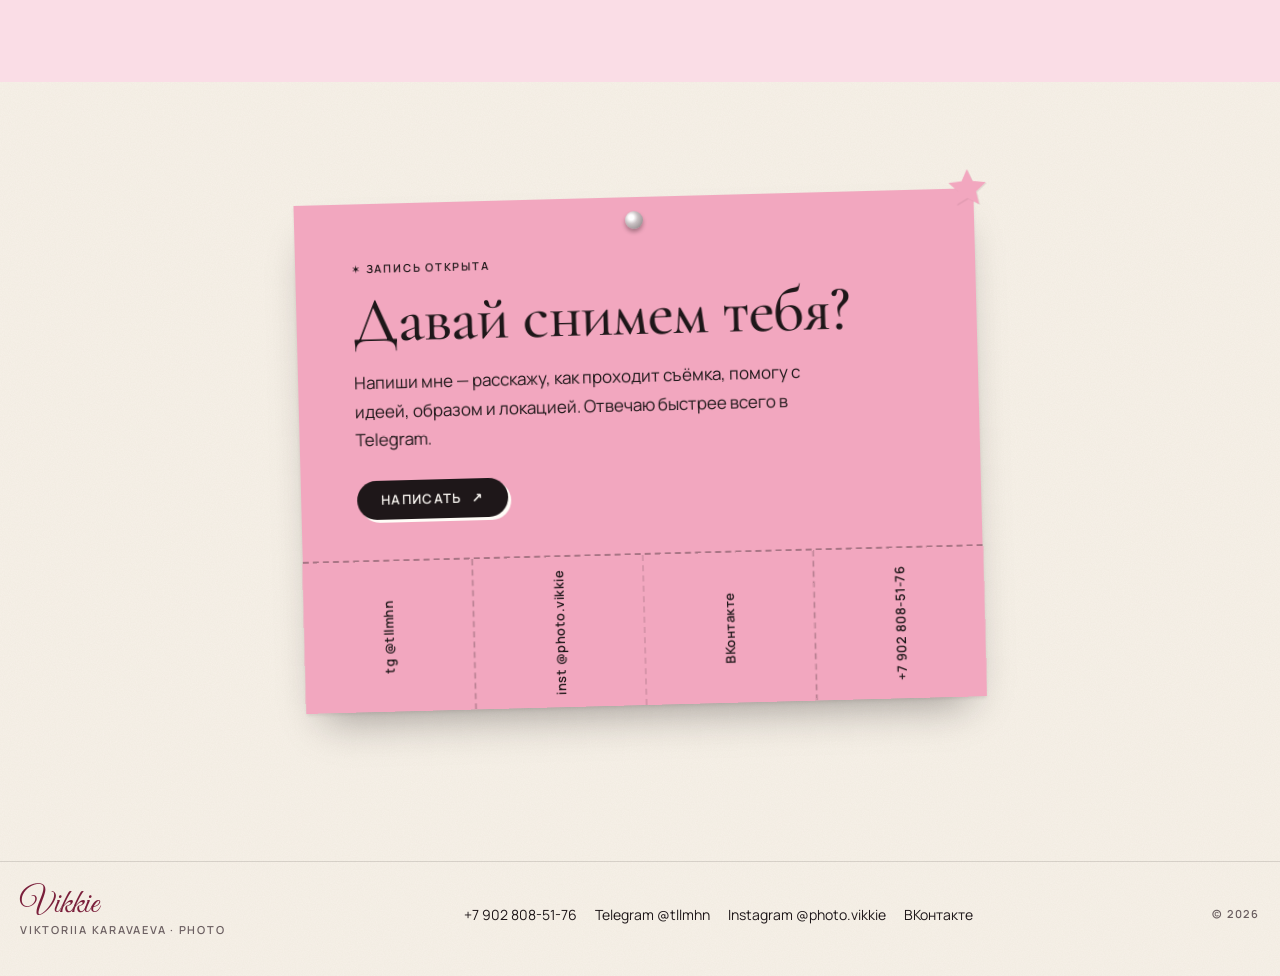
==== commit 801d6dbf: "Типографика: Cormorant + Manrope; контакты без WhatsApp, новый Telegram и VK" ====
--- a/index.html
+++ b/index.html
@@ -8,7 +8,7 @@
   <link rel="icon" href="/assets/favicon.svg" type="image/svg+xml">
   <link rel="preconnect" href="https://fonts.googleapis.com">
   <link rel="preconnect" href="https://fonts.gstatic.com" crossorigin>
-  <link href="https://fonts.googleapis.com/css2?family=Caveat:wght@500;600&family=Cormorant+Garamond:ital,wght@0,500;0,600;1,500&family=Great+Vibes&family=IBM+Plex+Mono:wght@400;600&family=Manrope:wght@400;600;800&display=swap&subset=cyrillic" rel="stylesheet">
+  <link href="https://fonts.googleapis.com/css2?family=Cormorant+Garamond:ital,wght@0,500;0,600;1,500&family=Great+Vibes&family=Manrope:wght@400;500;600&display=swap&subset=cyrillic" rel="stylesheet">
   <link rel="stylesheet" href="/assets/style.css">
   <script>try{var p=localStorage.getItem('vikkie-palette');if(p)document.documentElement.dataset.palette=p}catch(e){}</script>
 </head>
--- a/assets/style.css
+++ b/assets/style.css
@@ -17,11 +17,13 @@
   --a-deep: #7A1E3A;   /* кнопки и акцентный текст */
   --a-2: #EFE2D2;      /* второй цвет (скотч, стикеры) */
 
-  --f-script: "Great Vibes", "Marck Script", cursive;
+  /* Типографика: 1 антиква (заголовки, акценты) + 1 гротеск (текст, подписи).
+     Каллиграфия — только логотип «Vikkie». */
+  --f-script: "Great Vibes", cursive;
   --f-serif: "Cormorant Garamond", Georgia, serif;
   --f-sans: "Manrope", system-ui, sans-serif;
-  --f-mono: "IBM Plex Mono", ui-monospace, monospace;
-  --f-hand: "Caveat", cursive;
+  --f-mono: var(--f-sans);
+  --f-hand: var(--f-serif);
 
   --shadow: 0 1px 2px rgba(30,23,25,.08), 0 10px 28px -8px rgba(30,23,25,.22);
   --radius: 4px;
@@ -40,7 +42,7 @@
   /* бумажная фактура */
   background-image: url("data:image/svg+xml,%3Csvg xmlns='http://www.w3.org/2000/svg' width='240' height='240'%3E%3Cfilter id='n'%3E%3CfeTurbulence type='fractalNoise' baseFrequency='.85' numOctaves='3' stitchTiles='stitch'/%3E%3CfeColorMatrix values='0 0 0 0 .45 0 0 0 0 .38 0 0 0 0 .32 0 0 0 .09 0'/%3E%3C/filter%3E%3Crect width='100%25' height='100%25' filter='url(%23n)'/%3E%3C/svg%3E");
   color: var(--ink);
-  font: 400 17px/1.65 var(--f-sans);
+  font: 400 17px/1.7 var(--f-sans);
   -webkit-font-smoothing: antialiased;
   overflow-x: hidden;
 }
@@ -50,13 +52,14 @@
 ::selection { background: var(--a); color: var(--ink); }
 
 .wrap { width: min(100% - 32px, var(--wrap)); margin-inline: auto; }
-.mono { font-family: var(--f-mono); font-size: 12px; letter-spacing: .08em; text-transform: uppercase; }
-.script { font-family: var(--f-script); font-weight: 400; line-height: .9; }
-.hand { font-family: var(--f-hand); font-weight: 600; }
+.mono { font-family: var(--f-sans); font-size: 11px; font-weight: 600; letter-spacing: .16em; text-transform: uppercase; }
+.wordmark { font-family: var(--f-script); font-weight: 400; line-height: .9; }
+.script { font-family: var(--f-serif); font-style: italic; font-weight: 500; }
+.hand { font-family: var(--f-serif); font-style: italic; font-weight: 500; }
 .serif { font-family: var(--f-serif); }
 .vlabel {
   writing-mode: vertical-rl; transform: rotate(180deg);
-  font-family: var(--f-mono); font-size: 11px; letter-spacing: .3em; text-transform: uppercase; color: var(--muted);
+  font-family: var(--f-sans); font-size: 10px; font-weight: 600; letter-spacing: .3em; text-transform: uppercase; color: var(--muted);
 }
 .sr-only { position: absolute; width: 1px; height: 1px; overflow: hidden; clip: rect(0 0 0 0); }
 
@@ -69,15 +72,13 @@
 }
 .site-header .wrap { display: flex; align-items: center; gap: 20px; min-height: 64px; }
 .logo { display: flex; align-items: center; gap: 6px; text-decoration: none; }
-.logo .script { font-size: 38px; color: var(--a-deep); line-height: 1; padding-top: 4px; }
+.logo .wordmark { font-size: 38px; color: var(--a-deep); line-height: 1; padding-top: 4px; }
 .logo svg { width: 16px; height: 16px; color: var(--a); }
 .nav { display: flex; gap: 6px; margin-left: auto; flex-wrap: wrap; }
 .nav a {
-  font-family: var(--f-mono); font-size: 12px; letter-spacing: .06em; text-transform: lowercase;
-  text-decoration: none; padding: 6px 10px; border-radius: 999px; transition: background .2s;
-}
-.nav a::before { content: "( "; opacity: .5; }
-.nav a::after { content: " )"; opacity: .5; }
+  font-family: var(--f-sans); font-size: 14px; font-weight: 500;
+  text-decoration: none; padding: 6px 12px; border-radius: 999px; transition: background .2s;
+}
 .nav a:hover, .nav a[aria-current="page"] { background: var(--a-soft); }
 .burger { display: none; margin-left: auto; background: none; border: 1px solid var(--line); border-radius: 999px; padding: 8px 14px; cursor: pointer; }
 @media (max-width: 1020px) {
@@ -92,7 +93,7 @@
   display: inline-flex; align-items: center; gap: 10px;
   background: var(--a-deep); color: var(--paper-2);
   border: 0; border-radius: 999px; padding: 13px 24px;
-  font: 700 14px/1 var(--f-sans); letter-spacing: .04em; text-transform: uppercase;
+  font: 600 13px/1 var(--f-sans); letter-spacing: .1em; text-transform: uppercase;
   text-decoration: none; cursor: pointer;
   box-shadow: 3px 3px 0 var(--a);
   transition: transform .15s, box-shadow .15s;
@@ -126,7 +127,7 @@
 }
 .polaroid img { width: 100%; height: auto; background: var(--a-soft); }
 .polaroid figcaption, .polaroid .cap {
-  font-family: var(--f-hand); font-size: 22px; line-height: 1.1; color: var(--ink);
+  font-family: var(--f-serif); font-style: italic; font-size: 19px; line-height: 1.2; color: var(--ink);
   padding: 10px 4px 0; min-height: 34px;
 }
 a.polaroid:hover, .polaroid.hoverable:hover { transform: rotate(0deg) scale(1.02); z-index: 3; }
@@ -162,14 +163,14 @@
 section { position: relative; }
 .section { padding: clamp(64px, 9vw, 120px) 0; }
 .h-big {
-  font-family: var(--f-sans); font-weight: 800; letter-spacing: -.02em; text-transform: uppercase;
-  font-size: clamp(34px, 6vw, 72px); line-height: .95; margin: 0;
-}
-.h-big .blank { display: inline-block; width: 1.6em; border-bottom: .07em solid currentColor; margin: 0 .12em; transform: translateY(-.1em); }
-.h-big .script { text-transform: none; font-size: 1.35em; color: var(--a-deep); letter-spacing: 0; font-weight: 400; vertical-align: -.12em; }
-.h-serif { font-family: var(--f-serif); font-weight: 500; font-size: clamp(32px, 5vw, 64px); line-height: 1; margin: 0; letter-spacing: -.01em; }
+  font-family: var(--f-serif); font-weight: 500; letter-spacing: -.015em;
+  font-size: clamp(40px, 6.4vw, 84px); line-height: 1; margin: 0;
+}
+.h-big .blank { display: inline-block; width: 1.2em; border-bottom: 1.5px solid currentColor; margin: 0 .18em; transform: translateY(-.25em); }
+.h-big .script { color: var(--a-deep); }
+.h-serif { font-family: var(--f-serif); font-weight: 500; font-size: clamp(34px, 5vw, 64px); line-height: 1.05; margin: 0; letter-spacing: -.01em; }
 .h-serif em { font-style: italic; color: var(--a-deep); }
-.note { font-family: var(--f-hand); font-size: 26px; color: var(--a-deep); transform: rotate(-3deg); display: inline-block; }
+.note { font-family: var(--f-serif); font-style: italic; font-weight: 500; font-size: 21px; line-height: 1.3; color: var(--a-deep); display: inline-block; }
 .lead { font-size: clamp(18px, 2vw, 21px); color: var(--ink); max-width: 56ch; }
 .muted { color: var(--muted); }
 
@@ -179,15 +180,15 @@
 .hero-text { position: relative; z-index: 2; }
 .hero-kicker { display: flex; gap: 14px; align-items: center; color: var(--muted); }
 .hero-kicker::after { content: ""; flex: 0 0 70px; height: 1px; background: var(--ink); opacity: .4; }
-.hero-name { position: relative; margin: 0; padding-top: .45em; font-size: inherit; }
-.hero-name .script {
+.hero-name { position: relative; margin: 0; padding-top: clamp(36px, 5.5vw, 80px); font-size: inherit; }
+.hero-name .wordmark {
   display: block; color: var(--a); font-size: clamp(120px, 21vw, 290px); line-height: .78;
   margin-left: -.04em; text-shadow: 2px 2px 0 color-mix(in srgb, var(--a-deep) 18%, transparent);
 }
 .hero-name .full {
   display: block; position: relative; margin-top: -0.2em; margin-left: 18%;
-  font-family: var(--f-serif); font-weight: 600; text-transform: uppercase;
-  letter-spacing: .28em; font-size: clamp(14px, 1.7vw, 20px);
+  font-family: var(--f-sans); font-weight: 500; text-transform: uppercase;
+  letter-spacing: .32em; font-size: clamp(11px, 1.2vw, 14px);
 }
 .hero-tagline { max-width: 40ch; margin: 34px 0 28px; font-size: clamp(17px, 1.7vw, 20px); }
 .hero-actions { display: flex; flex-wrap: wrap; gap: 14px; align-items: center; }
@@ -199,7 +200,7 @@
 .hero-collage .sticky {
   position: absolute; z-index: 5; right: 6%; bottom: 8%; width: 150px; padding: 16px 14px;
   background: var(--a-soft); transform: rotate(6deg); box-shadow: var(--shadow);
-  font-family: var(--f-hand); font-size: 22px; line-height: 1.05;
+  font-family: var(--f-serif); font-style: italic; font-weight: 500; font-size: 19px; line-height: 1.2;
 }
 .hero .vlabel { position: absolute; left: -4px; bottom: 0; }
 @media (max-width: 860px) {
@@ -254,7 +255,7 @@
 .about-text p { margin: 0 0 1em; }
 .facts { display: flex; flex-wrap: wrap; gap: 10px; margin: 24px 0 30px; padding: 0; list-style: none; }
 .facts li {
-  font-family: var(--f-mono); font-size: 12px; letter-spacing: .02em;
+  font-family: var(--f-sans); font-size: 14px; line-height: 1.4;
   border: 1px solid var(--ink); border-radius: 999px; padding: 7px 14px; background: var(--paper);
 }
 .about-photo { position: relative; max-width: 380px; justify-self: center; width: 100%; }
@@ -277,14 +278,14 @@
 .cat .tab {
   position: absolute; top: -30px; left: 0; height: 30px; padding: 6px 16px 0;
   background: var(--paper-2); border-radius: 10px 10px 0 0;
-  font-family: var(--f-mono); font-size: 11px; letter-spacing: .1em; text-transform: uppercase;
+  font-family: var(--f-sans); font-size: 10px; font-weight: 600; letter-spacing: .16em; text-transform: uppercase;
 }
 .cat:nth-child(even) .tab { background: var(--a-soft); left: 30%; }
 .cat .cover { aspect-ratio: 4/5; overflow: hidden; background: var(--a-soft); }
 .cat .cover img { width: 100%; height: 100%; object-fit: cover; transition: transform .6s; }
 .cat:hover .cover img { transform: scale(1.05); }
-.cat h3 { font-family: var(--f-serif); font-weight: 600; font-size: 30px; line-height: 1; margin: 18px 0 2px; }
-.cat .hand { color: var(--a-deep); font-size: 22px; }
+.cat h3 { font-family: var(--f-serif); font-weight: 500; font-size: 30px; line-height: 1.05; margin: 18px 0 4px; }
+.cat .hand { color: var(--a-deep); font-size: 18px; }
 .cat .more { display: block; margin-top: 12px; }
 @media (max-width: 1000px) { .cats { grid-template-columns: repeat(2, 1fr); row-gap: 70px; } .cat:nth-child(n) { transform: rotate(0); } }
 @media (max-width: 520px) { .cats { grid-template-columns: 1fr; } .cats-head { grid-template-columns: 1fr; } }
@@ -295,10 +296,10 @@
 .steps { display: grid; grid-template-columns: repeat(4, 1fr); gap: 26px; margin-top: 40px; counter-reset: step; }
 .step { position: relative; padding-top: 10px; }
 .step:nth-child(even) { margin-top: 60px; }
-.step .n { font-family: var(--f-mono); font-size: 13px; display: flex; align-items: center; gap: 8px; }
+.step .n { font-family: var(--f-sans); font-size: 13px; display: flex; align-items: center; gap: 8px; }
 .step .n b { display: grid; place-items: center; width: 34px; height: 34px; border-radius: 50%; background: var(--paper-2); font-weight: 600; }
-.step h3 { font-family: var(--f-sans); font-weight: 800; text-transform: uppercase; font-size: 18px; margin: 14px 0 6px; letter-spacing: .02em; }
-.step p { margin: 0; font-size: 15px; }
+.step h3 { font-family: var(--f-serif); font-weight: 600; font-size: 26px; line-height: 1.1; margin: 14px 0 8px; }
+.step p { margin: 0; font-size: 15px; line-height: 1.6; }
 .step svg.arrow { position: absolute; right: -30px; top: 0; width: 60px; height: 50px; color: var(--a-deep); }
 .step:last-child svg.arrow { display: none; }
 @media (max-width: 900px) { .steps { grid-template-columns: 1fr 1fr; } .step:nth-child(even) { margin-top: 0; } .step svg.arrow { display: none; } }
@@ -312,7 +313,7 @@
   box-shadow: 0 2px 3px rgba(0,0,0,.08), 0 24px 40px -18px rgba(30,23,25,.4);
 }
 .flyer .pin { position: absolute; top: 14px; left: 50%; transform: translateX(-50%); width: 18px; height: 18px; border-radius: 50%; background: radial-gradient(circle at 35% 35%, #fff 0 15%, #c9c1c3 40%, #7d7476); box-shadow: 0 3px 4px rgba(0,0,0,.3); }
-.flyer h2 { font-family: var(--f-sans); font-weight: 800; text-transform: uppercase; font-size: clamp(32px, 5vw, 54px); line-height: .98; margin: 10px 0 14px; letter-spacing: -.01em; color: var(--ink); }
+.flyer h2 { font-family: var(--f-serif); font-weight: 500; font-size: clamp(40px, 6vw, 64px); line-height: 1; margin: 10px 0 16px; letter-spacing: -.015em; color: var(--ink); }
 .flyer p { max-width: 46ch; margin: 0 0 26px; }
 .flyer .btn { background: var(--ink); box-shadow: 3px 3px 0 var(--paper-2); }
 .tabs { display: flex; margin: 40px calc(-1 * clamp(24px, 5vw, 56px)) 0; border-top: 2px dashed rgba(30,23,25,.35); }
@@ -320,7 +321,7 @@
   flex: 1; min-width: 0; height: 150px; display: flex; align-items: center; justify-content: center;
   border-left: 2px dashed rgba(30,23,25,.25); text-decoration: none;
   writing-mode: vertical-rl; transform: rotate(180deg);
-  font-family: var(--f-mono); font-size: 13px; letter-spacing: .04em; background: var(--a);
+  font-family: var(--f-sans); font-size: 13px; font-weight: 600; letter-spacing: .04em; background: var(--a);
   transition: transform .2s;
 }
 .tabs a:last-child { border-left: 0; }
@@ -330,7 +331,8 @@
 /* ── Подвал ─────────────────────────────────────────── */
 .site-footer { border-top: 1px solid var(--line); padding: 28px 0 36px; margin-top: 40px; }
 .site-footer .wrap { display: flex; flex-wrap: wrap; gap: 16px 30px; align-items: center; justify-content: space-between; }
-.site-footer .script { font-size: 34px; color: var(--a-deep); }
+.site-footer .wordmark { font-size: 34px; color: var(--a-deep); }
+.site-footer nav { font-size: 14px; }
 .site-footer nav { display: flex; flex-wrap: wrap; gap: 6px 18px; }
 .site-footer a { text-decoration: none; }
 .site-footer a:hover { text-decoration: underline; }
@@ -340,11 +342,11 @@
 .crumbs { color: var(--muted); }
 .crumbs a { text-decoration: none; }
 .page-title { position: relative; margin: 26px 0 10px; }
-.page-title h1 { font-family: var(--f-serif); font-weight: 600; text-transform: uppercase; font-size: clamp(48px, 10vw, 140px); line-height: .9; letter-spacing: -.01em; margin: 0; }
-.page-title .script { position: absolute; left: clamp(40px, 22vw, 360px); bottom: -.42em; color: var(--a); font-size: clamp(54px, 9vw, 120px); transform: rotate(-6deg); white-space: nowrap; pointer-events: none; }
-.page-desc { display: grid; grid-template-columns: 1fr 1fr; gap: 30px; margin-top: 70px; align-items: end; }
+.page-title h1 { font-family: var(--f-serif); font-weight: 500; font-size: clamp(52px, 10vw, 136px); line-height: .95; letter-spacing: -.02em; margin: 0; }
+.page-title .script { display: block; margin: 10px 0 0 clamp(0px, 6vw, 120px); color: var(--a-deep); font-size: clamp(24px, 3.4vw, 40px); line-height: 1.1; }
+.page-desc { display: grid; grid-template-columns: 1fr 1fr; gap: 30px; margin-top: 44px; align-items: end; }
 .cat-switch { display: flex; flex-wrap: wrap; gap: 8px; justify-content: flex-end; }
-.cat-switch a { text-decoration: none; border: 1px solid var(--ink); border-radius: 999px; padding: 6px 14px; font-family: var(--f-mono); font-size: 12px; }
+.cat-switch a { text-decoration: none; border: 1px solid var(--ink); border-radius: 999px; padding: 7px 15px; font-family: var(--f-sans); font-size: 13px; font-weight: 500; }
 .cat-switch a[aria-current="page"], .cat-switch a:hover { background: var(--a); border-color: var(--a); }
 @media (max-width: 760px) { .page-desc { grid-template-columns: 1fr; } .cat-switch { justify-content: flex-start; } }
 .gallery { padding-bottom: 60px; }
@@ -356,7 +358,7 @@
 .lightbox.open { display: flex; }
 .lightbox figure { margin: 0; background: var(--paper-2); padding: 14px 14px 10px; box-shadow: var(--shadow); max-height: 100%; display: flex; flex-direction: column; }
 .lightbox img { max-height: calc(100vh - 190px); max-width: min(1100px, calc(100vw - 140px)); width: auto; object-fit: contain; }
-.lightbox figcaption { font-family: var(--f-hand); font-size: 24px; padding-top: 6px; min-height: 30px; }
+.lightbox figcaption { font-family: var(--f-serif); font-style: italic; font-size: 20px; padding-top: 6px; min-height: 30px; }
 .lb-btn { position: absolute; background: var(--paper-2); border: 1px solid var(--line); border-radius: 50%; width: 48px; height: 48px; font-size: 20px; cursor: pointer; display: grid; place-items: center; }
 .lb-btn:hover { background: var(--a-soft); }
 .lb-close { top: 16px; right: 16px; }
@@ -371,10 +373,10 @@
 .swatch:nth-child(odd) { transform: rotate(-1.5deg); } .swatch:nth-child(even) { transform: rotate(1.5deg); }
 .swatch:hover { transform: rotate(0) translateY(-6px); }
 .swatch .chip { height: 170px; background: var(--a); position: relative; padding: 14px; display: flex; flex-direction: column; justify-content: flex-end; }
-.swatch .chip .script { font-size: 64px; color: var(--paper-2); }
+.swatch .chip .wordmark { font-size: 64px; color: var(--paper-2); }
 .swatch .row { display: flex; height: 34px; }
 .swatch .row i { flex: 1; }
-.swatch h3 { font-family: var(--f-sans); font-weight: 800; font-size: 15px; text-transform: uppercase; letter-spacing: .04em; margin: 14px 0 2px; }
+.swatch h3 { font-family: var(--f-serif); font-weight: 600; font-size: 24px; margin: 14px 0 2px; }
 
 /* загрузка */
 [data-loading] { opacity: 0; }
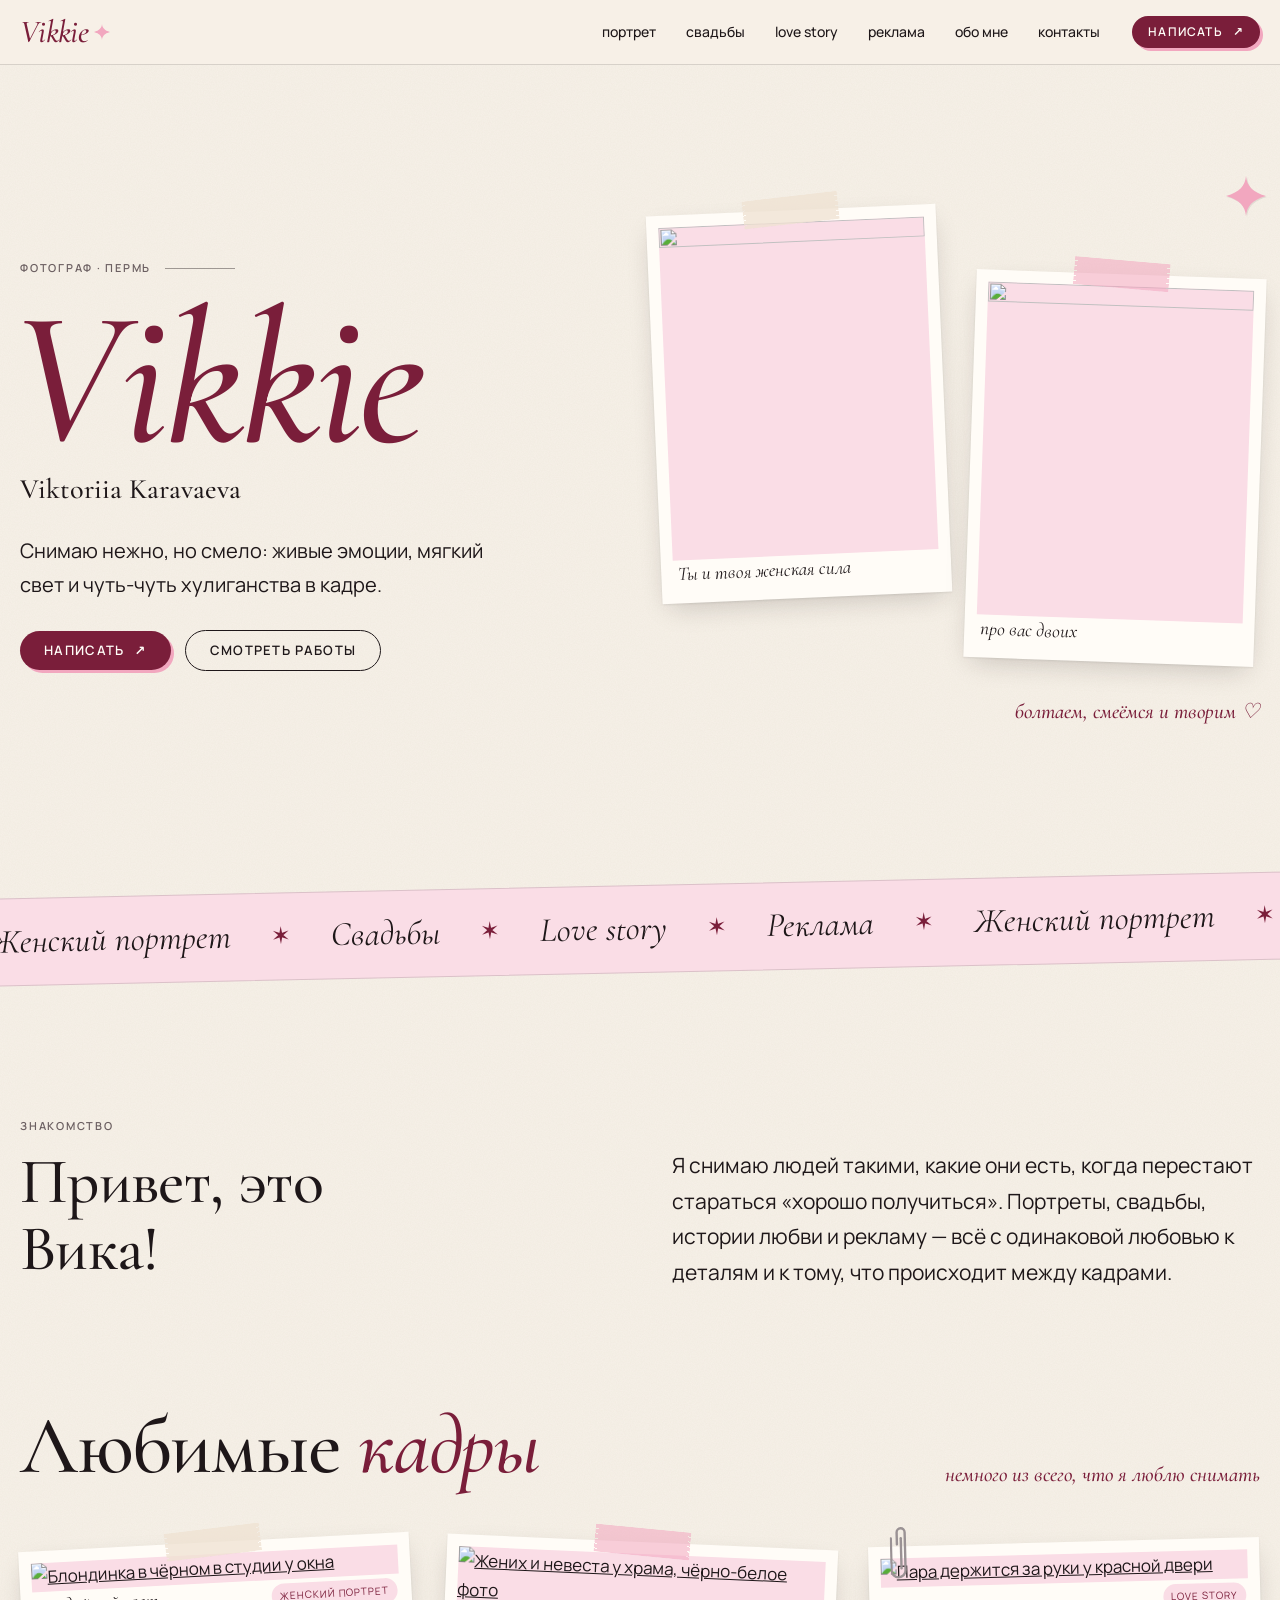
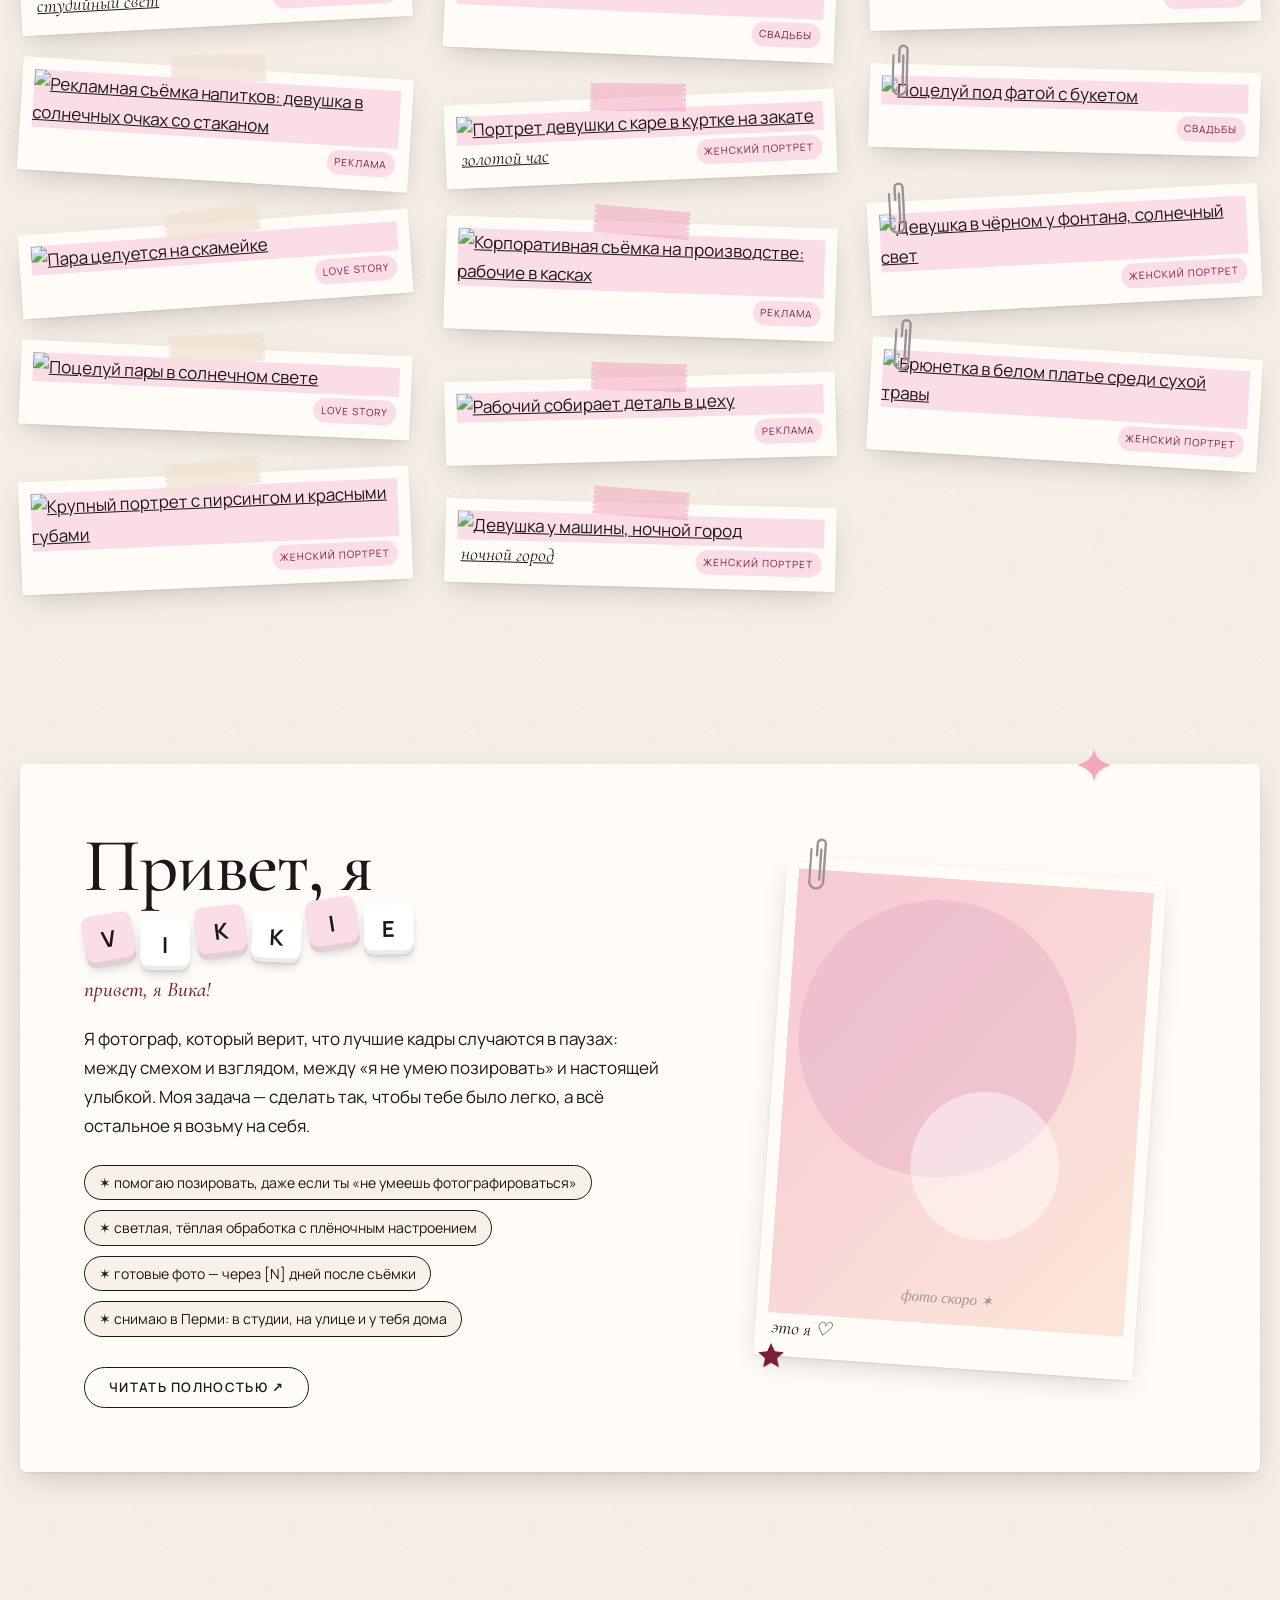
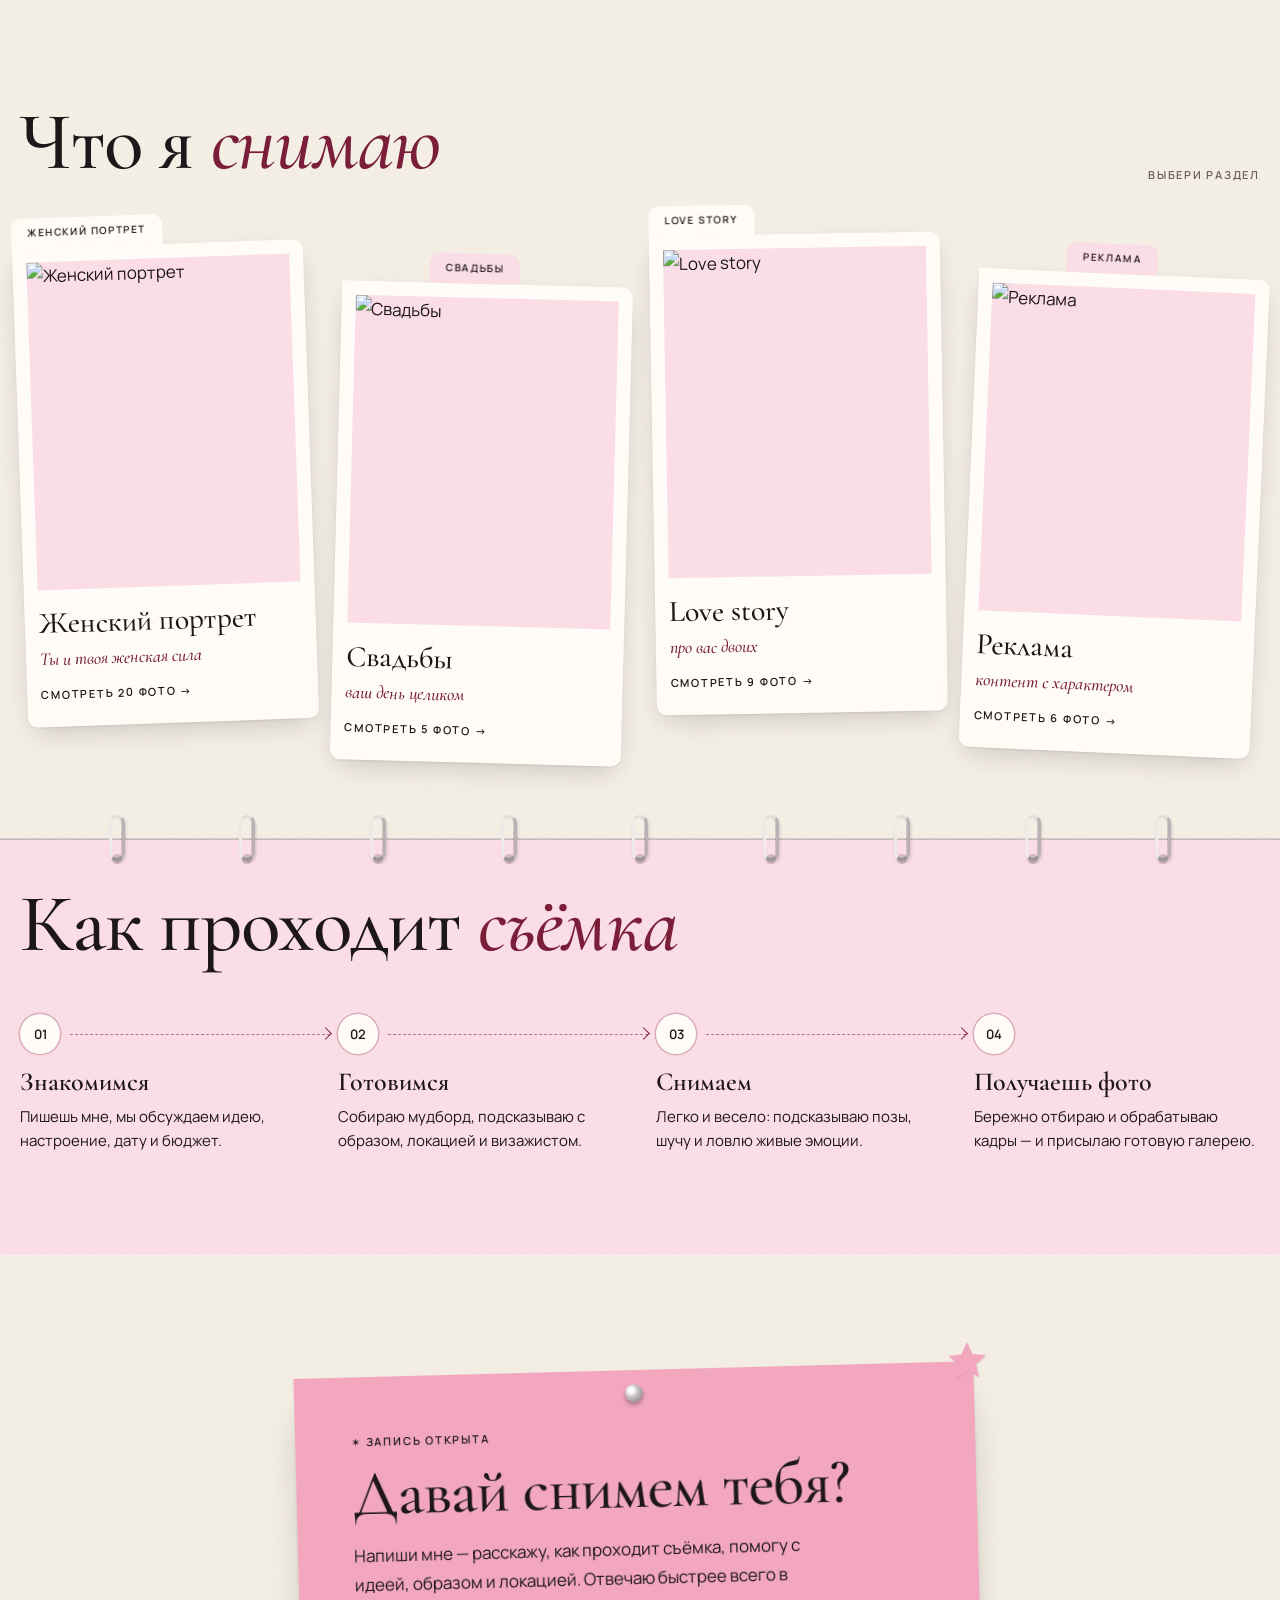
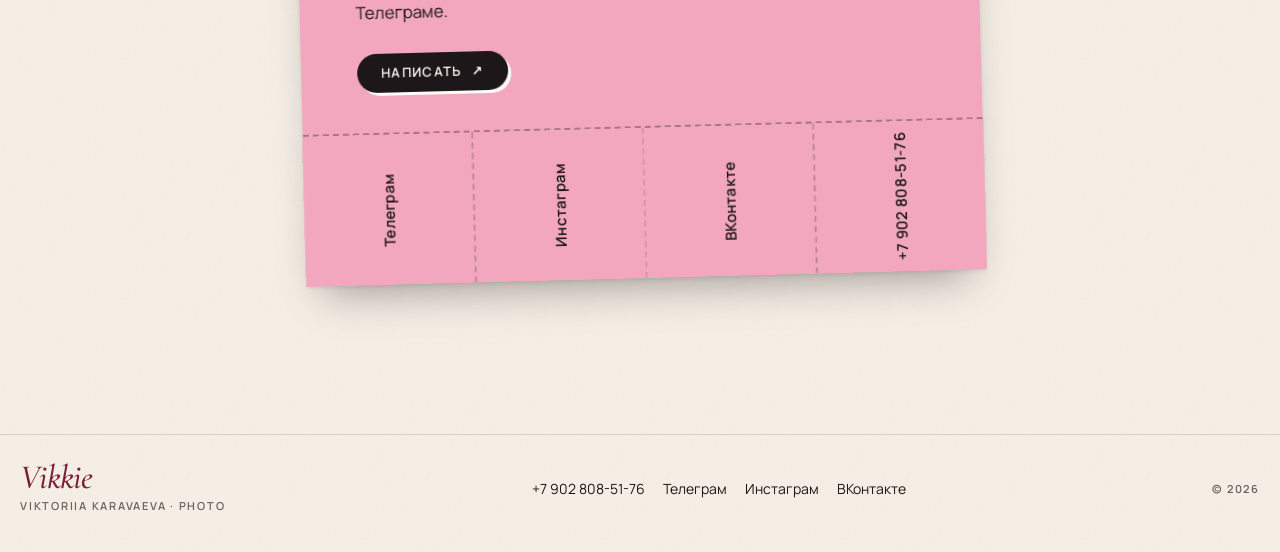
==== commit a374af07: "Дизайн: логотип в Cormorant, первый экран без наложений, ровная сетка фото, выравнивание, шаги со ст" ====
--- a/index.html
+++ b/index.html
@@ -8,7 +8,7 @@
   <link rel="icon" href="/assets/favicon.svg" type="image/svg+xml">
   <link rel="preconnect" href="https://fonts.googleapis.com">
   <link rel="preconnect" href="https://fonts.gstatic.com" crossorigin>
-  <link href="https://fonts.googleapis.com/css2?family=Cormorant+Garamond:ital,wght@0,500;0,600;1,500&family=Great+Vibes&family=Manrope:wght@400;500;600&display=swap&subset=cyrillic" rel="stylesheet">
+  <link href="https://fonts.googleapis.com/css2?family=Cormorant+Garamond:ital,wght@0,500;0,600;1,500&family=Manrope:wght@400;500;600&display=swap&subset=cyrillic" rel="stylesheet">
   <link rel="stylesheet" href="/assets/style.css">
   <script>try{var p=localStorage.getItem('vikkie-palette');if(p)document.documentElement.dataset.palette=p}catch(e){}</script>
 </head>
--- a/assets/style.css
+++ b/assets/style.css
@@ -17,9 +17,8 @@
   --a-deep: #7A1E3A;   /* кнопки и акцентный текст */
   --a-2: #EFE2D2;      /* второй цвет (скотч, стикеры) */
 
-  /* Типографика: 1 антиква (заголовки, акценты) + 1 гротеск (текст, подписи).
-     Каллиграфия — только логотип «Vikkie». */
-  --f-script: "Great Vibes", cursive;
+  /* Типографика: 1 антиква (логотип, заголовки, акценты) + 1 гротеск (текст, подписи). */
+  --f-script: "Cormorant Garamond", Georgia, serif;
   --f-serif: "Cormorant Garamond", Georgia, serif;
   --f-sans: "Manrope", system-ui, sans-serif;
   --f-mono: var(--f-sans);
@@ -53,7 +52,7 @@
 
 .wrap { width: min(100% - 32px, var(--wrap)); margin-inline: auto; }
 .mono { font-family: var(--f-sans); font-size: 11px; font-weight: 600; letter-spacing: .16em; text-transform: uppercase; }
-.wordmark { font-family: var(--f-script); font-weight: 400; line-height: .9; }
+.wordmark { font-family: var(--f-serif); font-style: italic; font-weight: 500; line-height: .9; letter-spacing: -.02em; }
 .script { font-family: var(--f-serif); font-style: italic; font-weight: 500; }
 .hand { font-family: var(--f-serif); font-style: italic; font-weight: 500; }
 .serif { font-family: var(--f-serif); }
@@ -72,7 +71,7 @@
 }
 .site-header .wrap { display: flex; align-items: center; gap: 20px; min-height: 64px; }
 .logo { display: flex; align-items: center; gap: 6px; text-decoration: none; }
-.logo .wordmark { font-size: 38px; color: var(--a-deep); line-height: 1; padding-top: 4px; }
+.logo .wordmark { font-size: 32px; color: var(--a-deep); line-height: 1; }
 .logo svg { width: 16px; height: 16px; color: var(--a); }
 .nav { display: flex; gap: 6px; margin-left: auto; flex-wrap: wrap; }
 .nav a {
@@ -121,7 +120,7 @@
 /* ── Декор: полароид, скотч, скрепка, звёзды, кольца ──── */
 .polaroid {
   --r: 0deg;
-  position: relative; background: var(--paper-2);
+  position: relative; margin: 0; background: var(--paper-2);
   padding: 12px 12px 14px; box-shadow: var(--shadow);
   transform: rotate(var(--r)); transition: transform .3s ease;
 }
@@ -176,38 +175,37 @@
 
 /* ── HERO ────────────────────────────────────────────── */
 .hero { padding: 40px 0 30px; overflow: hidden; }
-.hero .wrap { position: relative; display: grid; grid-template-columns: 1.15fr .85fr; gap: 24px; align-items: center; min-height: min(78vh, 720px); }
+.hero .wrap { position: relative; display: grid; grid-template-columns: 1fr 1.05fr; gap: 56px; align-items: center; min-height: min(80vh, 760px); }
 .hero-text { position: relative; z-index: 2; }
 .hero-kicker { display: flex; gap: 14px; align-items: center; color: var(--muted); }
 .hero-kicker::after { content: ""; flex: 0 0 70px; height: 1px; background: var(--ink); opacity: .4; }
-.hero-name { position: relative; margin: 0; padding-top: clamp(36px, 5.5vw, 80px); font-size: inherit; }
+.hero-name { position: relative; margin: 22px 0 0; font-size: inherit; font-weight: 400; }
 .hero-name .wordmark {
-  display: block; color: var(--a); font-size: clamp(120px, 21vw, 290px); line-height: .78;
-  margin-left: -.04em; text-shadow: 2px 2px 0 color-mix(in srgb, var(--a-deep) 18%, transparent);
+  display: block; color: var(--a-deep); font-size: clamp(96px, 15vw, 210px); line-height: .85;
+  margin-left: -.05em;
 }
 .hero-name .full {
-  display: block; position: relative; margin-top: -0.2em; margin-left: 18%;
-  font-family: var(--f-sans); font-weight: 500; text-transform: uppercase;
-  letter-spacing: .32em; font-size: clamp(11px, 1.2vw, 14px);
-}
-.hero-tagline { max-width: 40ch; margin: 34px 0 28px; font-size: clamp(17px, 1.7vw, 20px); }
+  display: block; margin-top: 10px;
+  font-family: var(--f-serif); font-weight: 500; font-size: clamp(22px, 2.2vw, 30px); line-height: 1.2;
+  color: var(--ink);
+}
+.hero-tagline { max-width: 40ch; margin: 28px 0 28px; font-size: clamp(17px, 1.7vw, 20px); }
 .hero-actions { display: flex; flex-wrap: wrap; gap: 14px; align-items: center; }
-.hero-collage { position: relative; height: clamp(420px, 52vw, 620px); }
-.hero-collage .polaroid { position: absolute; width: 58%; }
-.hero-collage .p1 { --r: -7deg; top: 2%; left: 4%; }
-.hero-collage .p2 { --r: 5deg; top: 24%; right: 0; width: 52%; z-index: 2; }
-.hero-collage .p3 { --r: -2deg; bottom: 0; left: 18%; width: 46%; z-index: 3; }
-.hero-collage .sticky {
-  position: absolute; z-index: 5; right: 6%; bottom: 8%; width: 150px; padding: 16px 14px;
-  background: var(--a-soft); transform: rotate(6deg); box-shadow: var(--shadow);
-  font-family: var(--f-serif); font-style: italic; font-weight: 500; font-size: 19px; line-height: 1.2;
+/* два полароида рядом, без наложения: правый ниже левого */
+.hero-collage { position: relative; display: grid; grid-template-columns: 1fr 1fr; gap: 26px; align-items: start; padding: 20px 0 10px; }
+.hero-collage .polaroid { margin: 0; }
+.hero-collage .polaroid img { aspect-ratio: 4 / 5; object-fit: cover; }
+.hero-collage .p1 { --r: -2.5deg; }
+.hero-collage .p2 { --r: 2deg; margin-top: 64px; }
+.hero-note {
+  grid-column: 1 / -1; margin: 6px 0 0; text-align: right;
+  font-family: var(--f-serif); font-style: italic; font-weight: 500; font-size: 21px; color: var(--a-deep);
 }
 .hero .vlabel { position: absolute; left: -4px; bottom: 0; }
 @media (max-width: 860px) {
   .hero .wrap { grid-template-columns: 1fr; min-height: 0; }
-  .hero-collage { height: 440px; max-width: 460px; margin: 10px auto 0; width: 100%; }
-  .hero .vlabel { display: none; }
-  .hero-name .full { margin-left: 8%; }
+  .hero-collage { max-width: 520px; margin: 10px auto 0; width: 100%; gap: 18px; }
+  .hero-collage .p2 { margin-top: 40px; }
 }
 
 /* бегущая строка */
@@ -221,16 +219,32 @@
 @keyframes marquee { to { transform: translateX(-50%); } }
 
 /* вступление */
-.intro .wrap { display: grid; grid-template-columns: 140px 1fr; gap: 30px; }
-.intro .num { font-family: var(--f-mono); font-size: 13px; color: var(--muted); padding-top: 14px; }
-.intro .h-serif { max-width: 18ch; }
-.intro p { margin: 24px 0 0 auto; max-width: 52ch; }
-@media (max-width: 700px) { .intro .wrap { grid-template-columns: 1fr; gap: 6px; } }
+/* подпись и заголовок слева, текст справа — первая строка текста на уровне заголовка */
+.intro .wrap { display: grid; grid-template-columns: minmax(0, 1fr) minmax(0, 1fr); gap: 24px 64px; align-items: start; }
+.intro-head .mono { margin-bottom: 14px; line-height: 16px; }
+.intro .h-serif { max-width: 14ch; }
+.intro p { margin: 30px 0 0; max-width: 52ch; }
+@media (max-width: 760px) { .intro .wrap { grid-template-columns: 1fr; } .intro p { margin-top: 0; } }
 
 /* ── Избранное (masonry) ─────────────────────────────── */
 .featured-head { display: flex; flex-wrap: wrap; align-items: end; justify-content: space-between; gap: 16px; margin-bottom: 54px; }
 .masonry { columns: 3 280px; column-gap: 34px; }
 .masonry > * { break-inside: avoid; margin-bottom: 42px; display: block; text-decoration: none; }
+/* после загрузки фото JS раскладывает их по колонкам без пустот */
+.masonry.is-laid { columns: auto; display: flex; gap: 34px; align-items: flex-start; }
+.masonry.is-laid > .m-col { flex: 1 1 0; min-width: 0; display: flex; flex-direction: column; gap: 42px; }
+.masonry.is-laid > .m-col > * { margin: 0; }
+.m-fill {
+  display: flex; flex-direction: column; align-items: center; justify-content: center; gap: 12px;
+  min-height: 0; padding: 22px; text-align: center; text-decoration: none; color: var(--ink);
+  border: 1.5px dashed color-mix(in srgb, var(--a-deep) 35%, transparent); border-radius: 6px;
+  background: color-mix(in srgb, var(--a-soft) 55%, transparent);
+  transform: rotate(var(--r, 0deg)); transition: background .2s, transform .3s;
+}
+.m-fill:hover { background: var(--a-soft); transform: rotate(0); }
+.m-fill .fill-star { width: 30px; color: var(--a); }
+.m-fill .fill-text { font-family: var(--f-serif); font-style: italic; font-size: 24px; line-height: 1.2; color: var(--a-deep); }
+@media (max-height: 1px) { .m-fill { display: none; } }
 .polaroid .cat-tag {
   position: absolute; z-index: 3; bottom: 14px; right: 14px; background: var(--a-soft); color: var(--a-deep);
   font-family: var(--f-mono); font-size: 10px; letter-spacing: .1em; text-transform: uppercase; padding: 4px 8px; border-radius: 99px;
@@ -293,16 +307,16 @@
 /* ── Как проходит съёмка ─────────────────────────────── */
 .process { background: var(--a-soft); padding-block: 0 clamp(64px, 8vw, 110px); }
 .process .rings { transform: translateY(-23px); }
-.steps { display: grid; grid-template-columns: repeat(4, 1fr); gap: 26px; margin-top: 40px; counter-reset: step; }
-.step { position: relative; padding-top: 10px; }
-.step:nth-child(even) { margin-top: 60px; }
-.step .n { font-family: var(--f-sans); font-size: 13px; display: flex; align-items: center; gap: 8px; }
-.step .n b { display: grid; place-items: center; width: 34px; height: 34px; border-radius: 50%; background: var(--paper-2); font-weight: 600; }
+.steps { display: grid; grid-template-columns: repeat(4, 1fr); gap: 32px; margin: 48px 0 0; padding: 0; list-style: none; }
+.step { position: relative; }
+.step .n { font-family: var(--f-sans); font-size: 13px; display: flex; align-items: center; }
+.step .n b { flex: none; display: grid; place-items: center; width: 40px; height: 40px; border-radius: 50%; background: var(--paper-2); font-weight: 600; box-shadow: 0 0 0 1.5px color-mix(in srgb, var(--a-deep) 25%, transparent); }
+/* пунктир от номера до следующего номера со стрелкой на конце */
+.step .n .link { position: relative; flex: 1; height: 0; margin: 0 -24px 0 10px; border-top: 1.5px dashed color-mix(in srgb, var(--a-deep) 55%, transparent); }
+.step .n .link::after { content: ""; position: absolute; right: 0; top: -5.5px; width: 9px; height: 9px; border-top: 1.5px solid var(--a-deep); border-right: 1.5px solid var(--a-deep); transform: rotate(45deg); }
 .step h3 { font-family: var(--f-serif); font-weight: 600; font-size: 26px; line-height: 1.1; margin: 14px 0 8px; }
 .step p { margin: 0; font-size: 15px; line-height: 1.6; }
-.step svg.arrow { position: absolute; right: -30px; top: 0; width: 60px; height: 50px; color: var(--a-deep); }
-.step:last-child svg.arrow { display: none; }
-@media (max-width: 900px) { .steps { grid-template-columns: 1fr 1fr; } .step:nth-child(even) { margin-top: 0; } .step svg.arrow { display: none; } }
+@media (max-width: 900px) { .steps { grid-template-columns: 1fr 1fr; row-gap: 40px; } .step .n .link { display: none; } }
 @media (max-width: 520px) { .steps { grid-template-columns: 1fr; } }
 
 /* ── Контакты: объявление с отрывными листочками ─────── */
@@ -321,12 +335,12 @@
   flex: 1; min-width: 0; height: 150px; display: flex; align-items: center; justify-content: center;
   border-left: 2px dashed rgba(30,23,25,.25); text-decoration: none;
   writing-mode: vertical-rl; transform: rotate(180deg);
-  font-family: var(--f-sans); font-size: 13px; font-weight: 600; letter-spacing: .04em; background: var(--a);
-  transition: transform .2s;
+  font-family: var(--f-sans); font-size: 15px; font-weight: 600; letter-spacing: .02em; color: var(--ink);
+  background: var(--a); cursor: pointer; transition: background .2s;
 }
 .tabs a:last-child { border-left: 0; }
-.tabs a:hover { transform: rotate(180deg) translateY(-8px) rotate(-3deg); background: var(--a-soft); }
-@media (max-width: 520px) { .tabs a { height: 130px; font-size: 11px; } }
+.tabs a:hover, .tabs a:focus-visible { background: var(--a-soft); outline: none; }
+@media (max-width: 520px) { .tabs a { height: 136px; font-size: 13px; } }
 
 /* ── Подвал ─────────────────────────────────────────── */
 .site-footer { border-top: 1px solid var(--line); padding: 28px 0 36px; margin-top: 40px; }
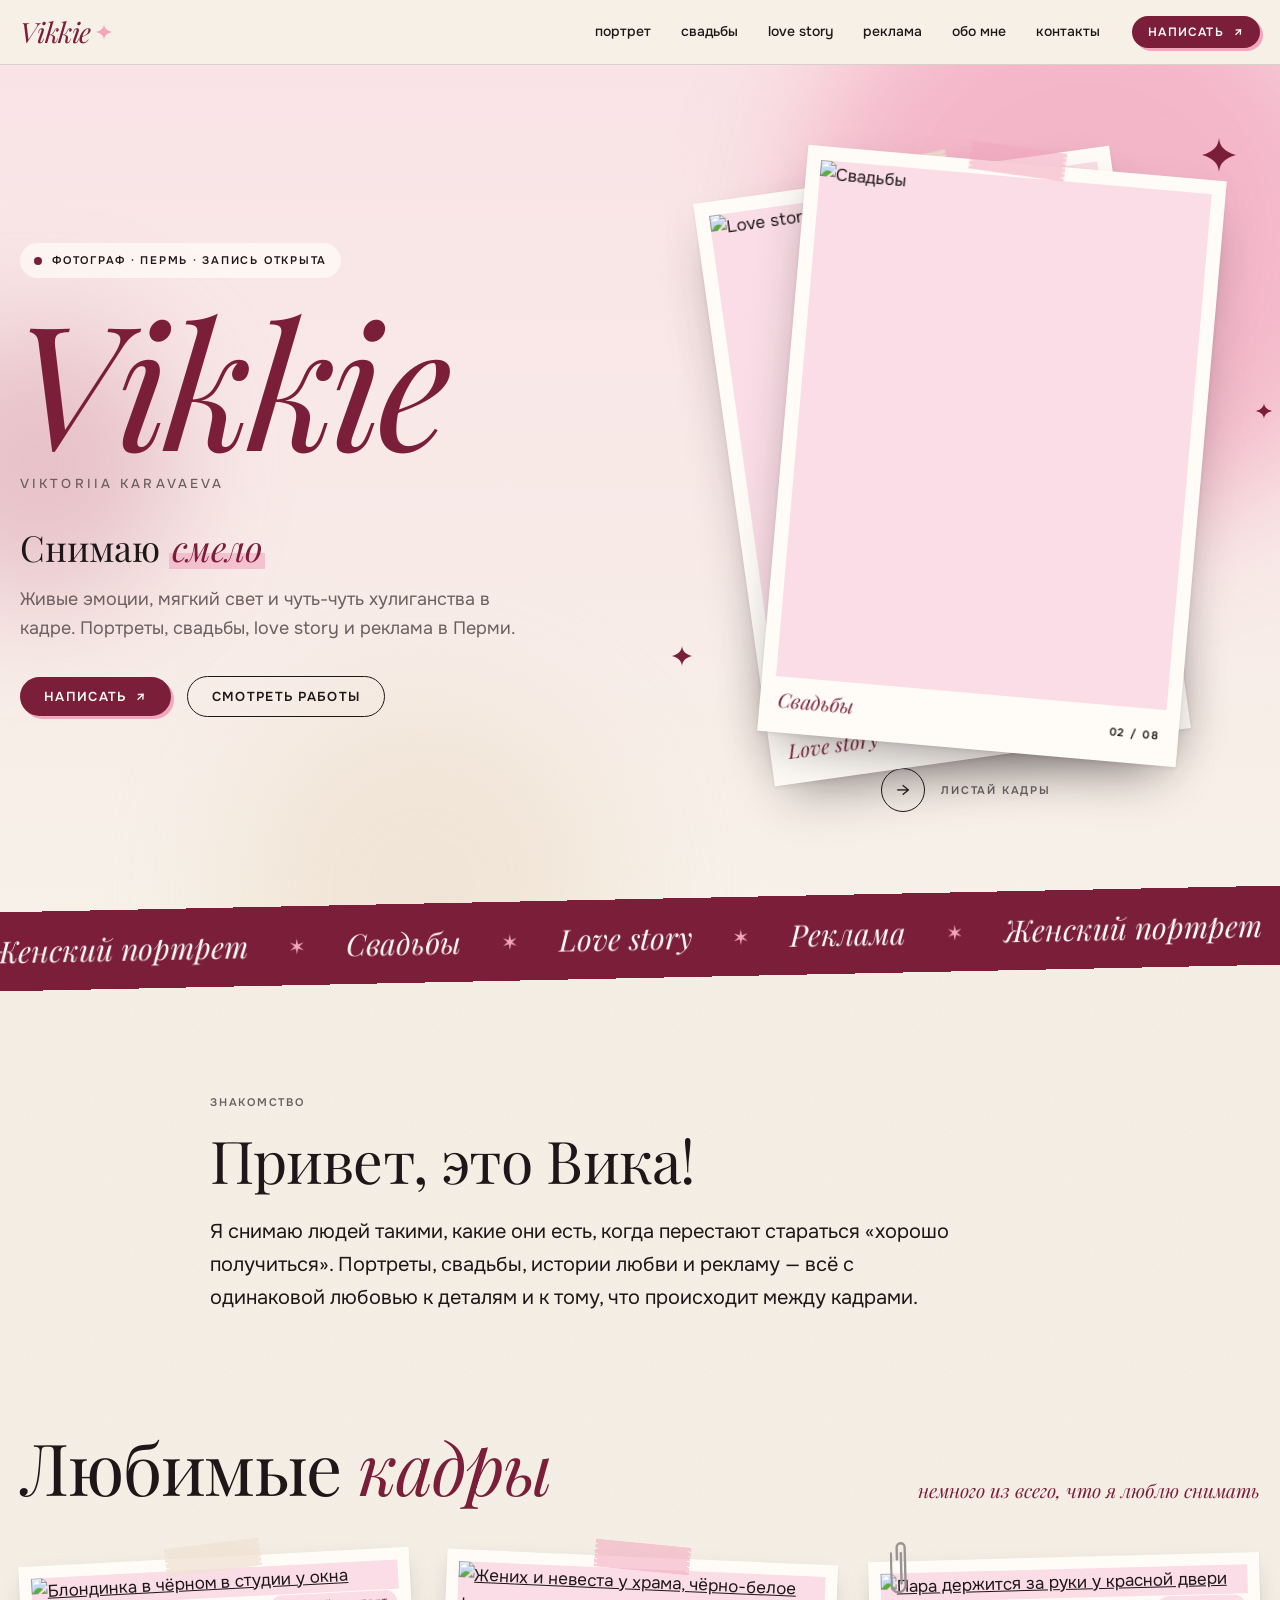
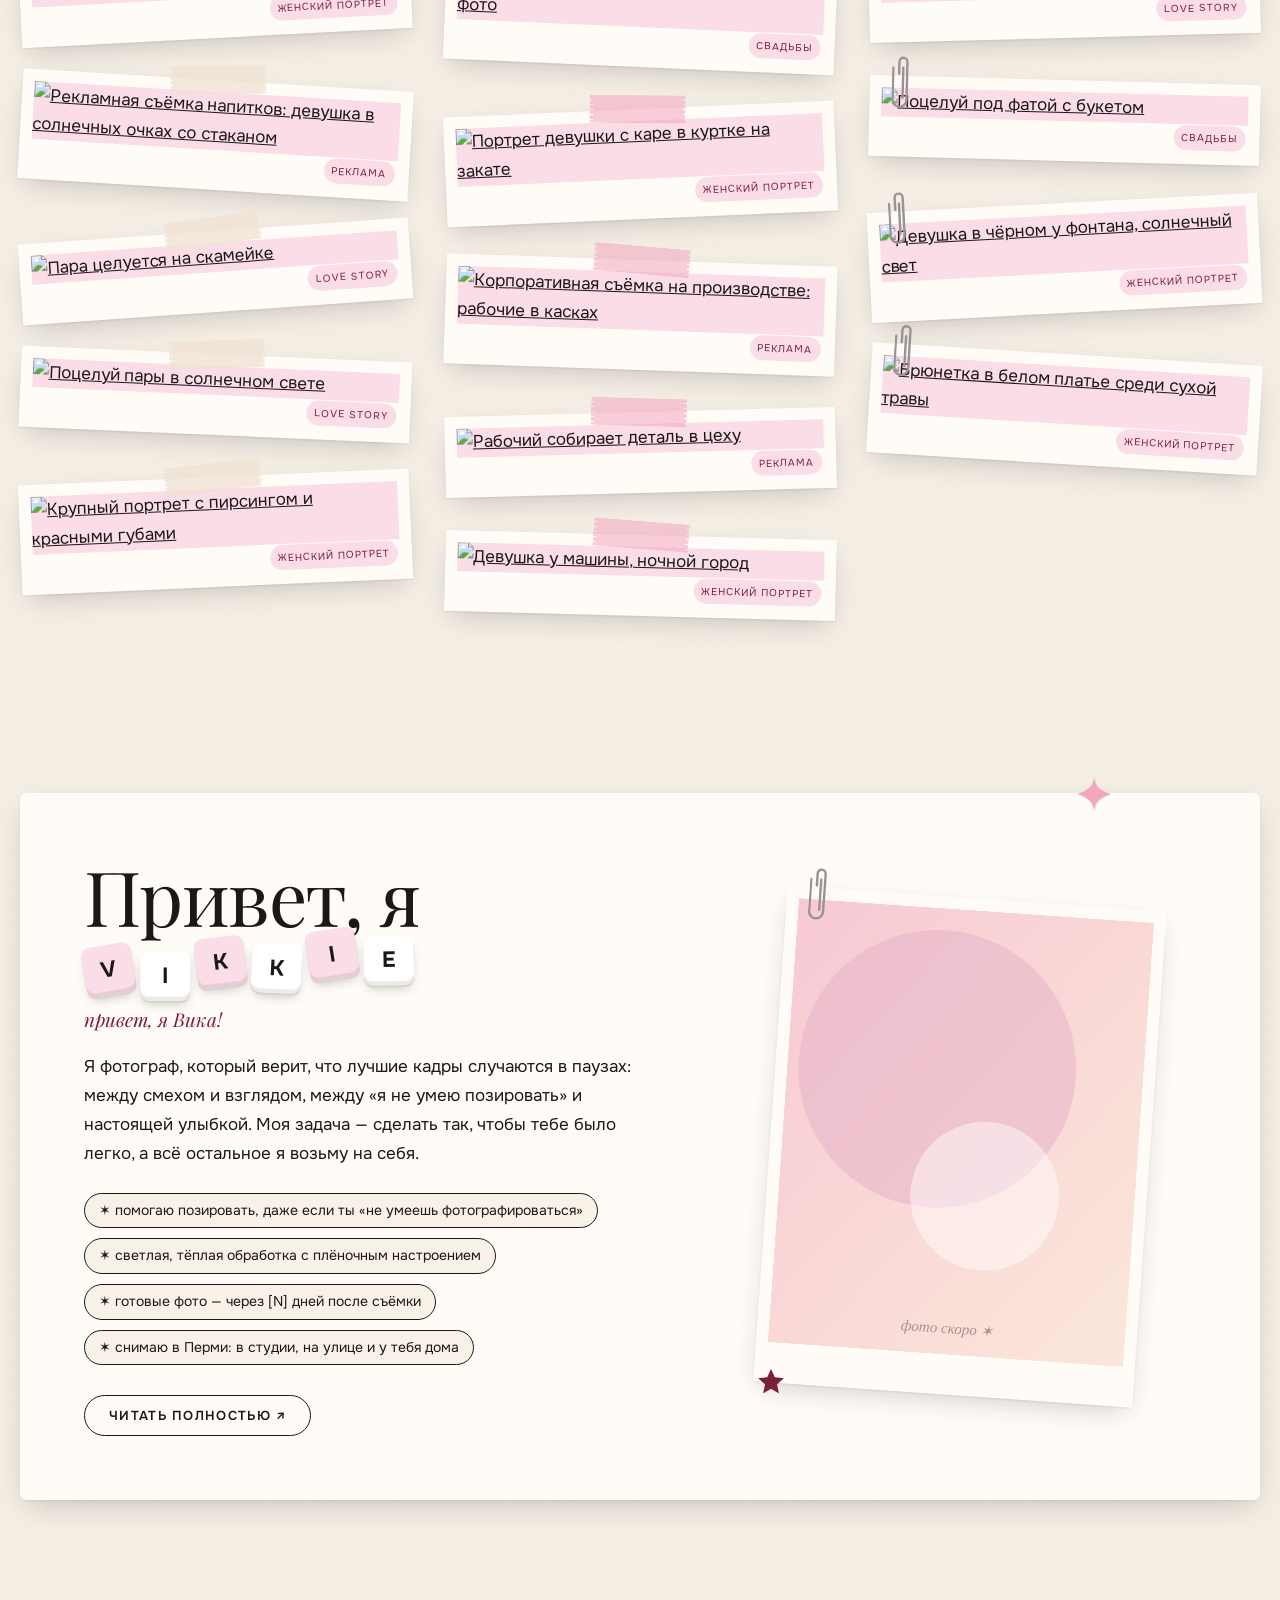
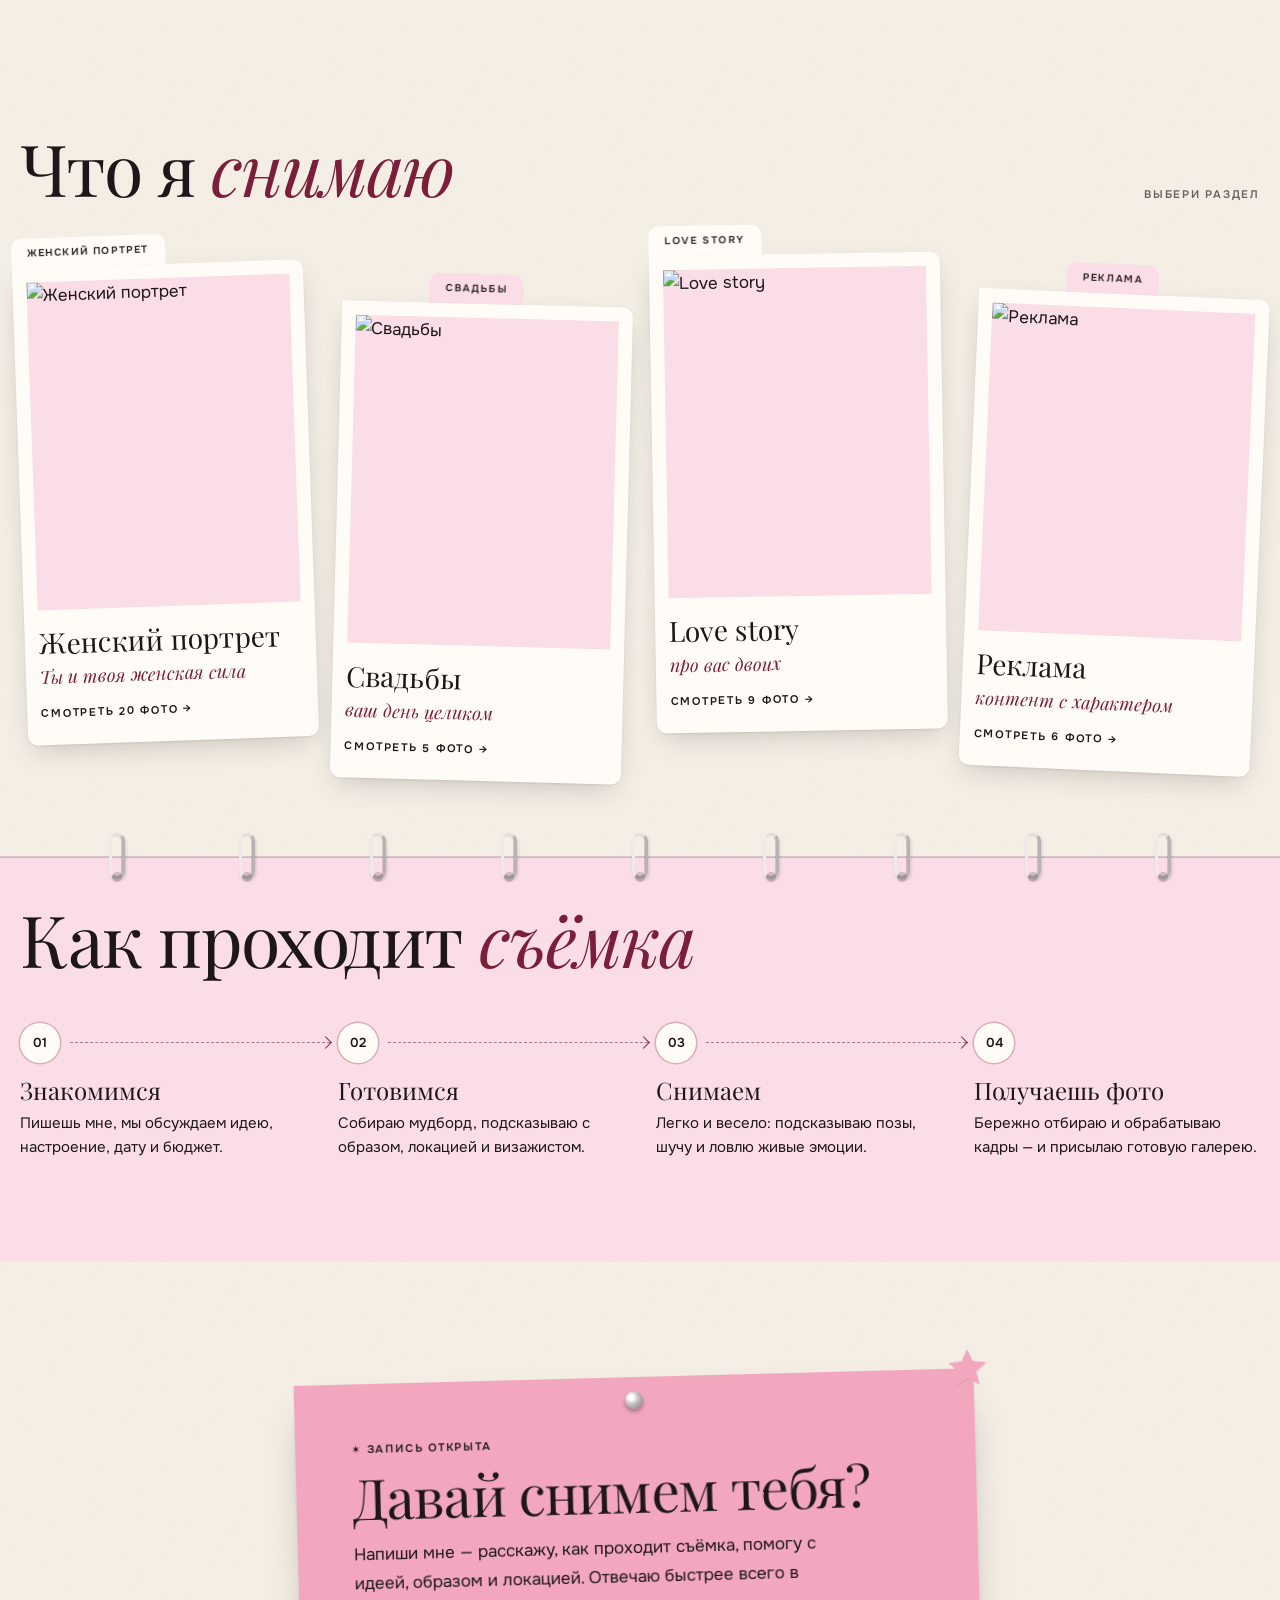
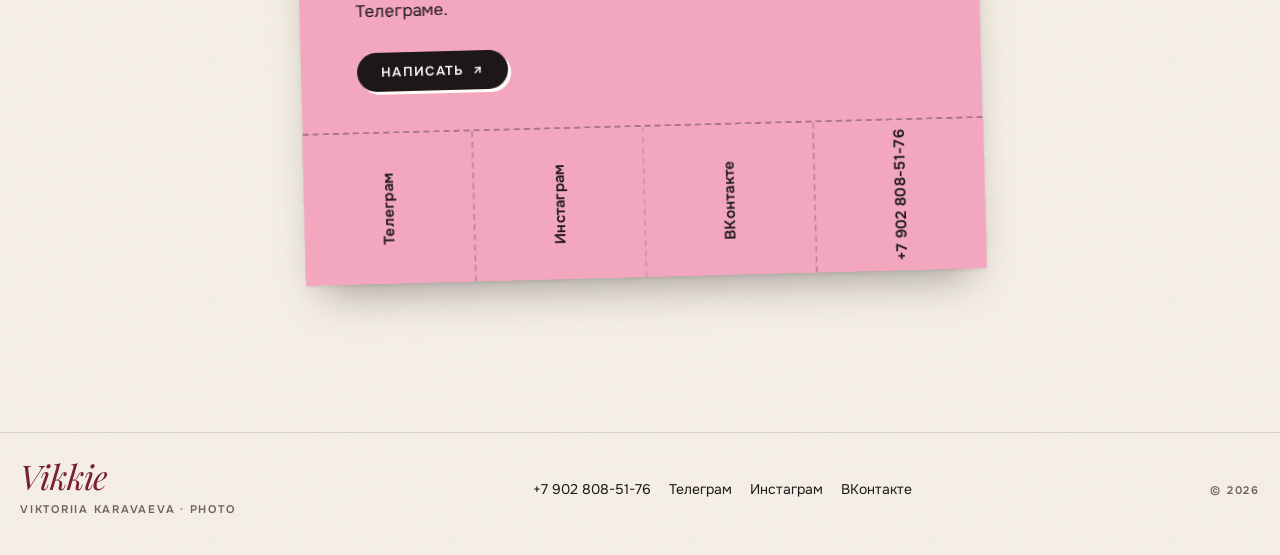
==== commit 9fd61047: "Редизайн: Playfair Display + Onest, яркий интерактивный первый экран, вступление в одну колонку, без" ====
--- a/index.html
+++ b/index.html
@@ -8,7 +8,7 @@
   <link rel="icon" href="/assets/favicon.svg" type="image/svg+xml">
   <link rel="preconnect" href="https://fonts.googleapis.com">
   <link rel="preconnect" href="https://fonts.gstatic.com" crossorigin>
-  <link href="https://fonts.googleapis.com/css2?family=Cormorant+Garamond:ital,wght@0,500;0,600;1,500&family=Manrope:wght@400;500;600&display=swap&subset=cyrillic" rel="stylesheet">
+  <link href="https://fonts.googleapis.com/css2?family=Onest:wght@400;500;600&family=Playfair+Display:ital,wght@0,400;0,500;1,400;1,500&display=swap&subset=cyrillic" rel="stylesheet">
   <link rel="stylesheet" href="/assets/style.css">
   <script>try{var p=localStorage.getItem('vikkie-palette');if(p)document.documentElement.dataset.palette=p}catch(e){}</script>
 </head>
--- a/assets/style.css
+++ b/assets/style.css
@@ -17,10 +17,15 @@
   --a-deep: #7A1E3A;   /* кнопки и акцентный текст */
   --a-2: #EFE2D2;      /* второй цвет (скотч, стикеры) */
 
-  /* Типографика: 1 антиква (логотип, заголовки, акценты) + 1 гротеск (текст, подписи). */
-  --f-script: "Cormorant Garamond", Georgia, serif;
-  --f-serif: "Cormorant Garamond", Georgia, serif;
-  --f-sans: "Manrope", system-ui, sans-serif;
+  /* Типографика: 2 семейства.
+     Playfair Display — логотип, заголовки, курсивные акценты (контрастная антиква).
+     Onest — весь читаемый текст, меню, кнопки, подписи (гротеск, сделанный под кириллицу). */
+  --f-script: "Playfair Display", Georgia, serif;
+  --f-serif: "Playfair Display", Georgia, serif;
+  --f-sans: "Onest", system-ui, sans-serif;
+
+  /* шкала отступов (кратно 8) */
+  --s1: 8px; --s2: 16px; --s3: 24px; --s4: 32px; --s5: 48px; --s6: 64px; --s7: 96px;
   --f-mono: var(--f-sans);
   --f-hand: var(--f-serif);
 
@@ -52,9 +57,9 @@
 
 .wrap { width: min(100% - 32px, var(--wrap)); margin-inline: auto; }
 .mono { font-family: var(--f-sans); font-size: 11px; font-weight: 600; letter-spacing: .16em; text-transform: uppercase; }
-.wordmark { font-family: var(--f-serif); font-style: italic; font-weight: 500; line-height: .9; letter-spacing: -.02em; }
-.script { font-family: var(--f-serif); font-style: italic; font-weight: 500; }
-.hand { font-family: var(--f-serif); font-style: italic; font-weight: 500; }
+.wordmark { font-family: var(--f-serif); font-style: italic; font-weight: 400; line-height: .9; letter-spacing: -.03em; }
+.script { font-family: var(--f-serif); font-style: italic; font-weight: 400; }
+.hand { font-family: var(--f-serif); font-style: italic; font-weight: 400; }
 .serif { font-family: var(--f-serif); }
 .vlabel {
   writing-mode: vertical-rl; transform: rotate(180deg);
@@ -71,7 +76,7 @@
 }
 .site-header .wrap { display: flex; align-items: center; gap: 20px; min-height: 64px; }
 .logo { display: flex; align-items: center; gap: 6px; text-decoration: none; }
-.logo .wordmark { font-size: 32px; color: var(--a-deep); line-height: 1; }
+.logo .wordmark { font-size: 28px; color: var(--a-deep); line-height: 1; }
 .logo svg { width: 16px; height: 16px; color: var(--a); }
 .nav { display: flex; gap: 6px; margin-left: auto; flex-wrap: wrap; }
 .nav a {
@@ -121,14 +126,10 @@
 .polaroid {
   --r: 0deg;
   position: relative; margin: 0; background: var(--paper-2);
-  padding: 12px 12px 14px; box-shadow: var(--shadow);
+  padding: 12px 12px 40px; box-shadow: var(--shadow);
   transform: rotate(var(--r)); transition: transform .3s ease;
 }
 .polaroid img { width: 100%; height: auto; background: var(--a-soft); }
-.polaroid figcaption, .polaroid .cap {
-  font-family: var(--f-serif); font-style: italic; font-size: 19px; line-height: 1.2; color: var(--ink);
-  padding: 10px 4px 0; min-height: 34px;
-}
 a.polaroid:hover, .polaroid.hoverable:hover { transform: rotate(0deg) scale(1.02); z-index: 3; }
 .tape::before {
   content: ""; position: absolute; z-index: 2; top: -14px; left: 50%;
@@ -162,69 +163,111 @@
 section { position: relative; }
 .section { padding: clamp(64px, 9vw, 120px) 0; }
 .h-big {
-  font-family: var(--f-serif); font-weight: 500; letter-spacing: -.015em;
-  font-size: clamp(40px, 6.4vw, 84px); line-height: 1; margin: 0;
-}
-.h-big .blank { display: inline-block; width: 1.2em; border-bottom: 1.5px solid currentColor; margin: 0 .18em; transform: translateY(-.25em); }
+  font-family: var(--f-serif); font-weight: 400; letter-spacing: -.02em;
+  font-size: clamp(38px, 5.6vw, 76px); line-height: 1.02; margin: 0;
+}
 .h-big .script { color: var(--a-deep); }
-.h-serif { font-family: var(--f-serif); font-weight: 500; font-size: clamp(34px, 5vw, 64px); line-height: 1.05; margin: 0; letter-spacing: -.01em; }
+.h-serif { font-family: var(--f-serif); font-weight: 400; font-size: clamp(34px, 4.6vw, 60px); line-height: 1.08; margin: 0; letter-spacing: -.015em; }
 .h-serif em { font-style: italic; color: var(--a-deep); }
-.note { font-family: var(--f-serif); font-style: italic; font-weight: 500; font-size: 21px; line-height: 1.3; color: var(--a-deep); display: inline-block; }
-.lead { font-size: clamp(18px, 2vw, 21px); color: var(--ink); max-width: 56ch; }
+.note { font-family: var(--f-serif); font-style: italic; font-weight: 400; font-size: 19px; line-height: 1.3; color: var(--a-deep); display: inline-block; }
+.lead { font-size: clamp(18px, 1.7vw, 20px); line-height: 1.65; color: var(--ink); max-width: 58ch; }
 .muted { color: var(--muted); }
 
-/* ── HERO ────────────────────────────────────────────── */
-.hero { padding: 40px 0 30px; overflow: hidden; }
-.hero .wrap { position: relative; display: grid; grid-template-columns: 1fr 1.05fr; gap: 56px; align-items: center; min-height: min(80vh, 760px); }
+/* ── HERO: яркий первый экран ───────────────────────────── */
+.hero {
+  position: relative; overflow: hidden; isolation: isolate;
+  padding: var(--s6) 0 var(--s7);
+  background: linear-gradient(180deg, color-mix(in srgb, var(--a-soft) 70%, var(--paper)) 0%, var(--paper) 100%);
+}
+/* мягкие цветные пятна, медленно плавают */
+.hero .blob { position: absolute; z-index: -1; border-radius: 50%; filter: blur(60px); opacity: .75; animation: float 18s ease-in-out infinite alternate; }
+.hero .b1 { width: 46vw; height: 46vw; max-width: 620px; max-height: 620px; background: var(--a); top: -14%; right: -8%; }
+.hero .b2 { width: 30vw; height: 30vw; max-width: 420px; max-height: 420px; background: var(--a-2); bottom: -18%; left: 18%; animation-duration: 22s; }
+.hero .b3 { width: 22vw; height: 22vw; max-width: 300px; max-height: 300px; background: color-mix(in srgb, var(--a-deep) 35%, var(--a)); top: 30%; left: -8%; opacity: .35; animation-duration: 26s; }
+@keyframes float { to { transform: translate(4vw, 3vh) scale(1.08); } }
+
+.hero .wrap { position: relative; display: grid; grid-template-columns: minmax(0, 1fr) minmax(0, 1fr); gap: var(--s6); align-items: center; min-height: min(78vh, 760px); }
 .hero-text { position: relative; z-index: 2; }
-.hero-kicker { display: flex; gap: 14px; align-items: center; color: var(--muted); }
-.hero-kicker::after { content: ""; flex: 0 0 70px; height: 1px; background: var(--ink); opacity: .4; }
-.hero-name { position: relative; margin: 22px 0 0; font-size: inherit; font-weight: 400; }
+.hero-kicker { display: inline-flex; gap: 10px; align-items: center; padding: 8px 14px; border-radius: 999px; background: color-mix(in srgb, var(--paper-2) 70%, transparent); color: var(--ink); }
+.hero-kicker i { width: 8px; height: 8px; border-radius: 50%; background: var(--a-deep); box-shadow: 0 0 0 0 var(--a-deep); animation: pulse 2s infinite; }
+@keyframes pulse { 70% { box-shadow: 0 0 0 10px transparent; } 100% { box-shadow: 0 0 0 0 transparent; } }
+.hero-name { position: relative; margin: var(--s3) 0 0; font-size: inherit; font-weight: 400; }
 .hero-name .wordmark {
-  display: block; color: var(--a-deep); font-size: clamp(96px, 15vw, 210px); line-height: .85;
-  margin-left: -.05em;
-}
+  display: block; color: var(--a-deep); font-size: clamp(92px, 13.5vw, 196px); line-height: .9; margin-left: -.04em;
+}
+.hero-name .wordmark .ch { display: inline-block; transition: transform .35s cubic-bezier(.3,1.6,.5,1), color .3s; }
+.hero-name .wordmark .ch:hover { transform: translateY(-.08em) rotate(-6deg); color: var(--a); }
 .hero-name .full {
-  display: block; margin-top: 10px;
-  font-family: var(--f-serif); font-weight: 500; font-size: clamp(22px, 2.2vw, 30px); line-height: 1.2;
-  color: var(--ink);
-}
-.hero-tagline { max-width: 40ch; margin: 28px 0 28px; font-size: clamp(17px, 1.7vw, 20px); }
-.hero-actions { display: flex; flex-wrap: wrap; gap: 14px; align-items: center; }
-/* два полароида рядом, без наложения: правый ниже левого */
-.hero-collage { position: relative; display: grid; grid-template-columns: 1fr 1fr; gap: 26px; align-items: start; padding: 20px 0 10px; }
-.hero-collage .polaroid { margin: 0; }
-.hero-collage .polaroid img { aspect-ratio: 4 / 5; object-fit: cover; }
-.hero-collage .p1 { --r: -2.5deg; }
-.hero-collage .p2 { --r: 2deg; margin-top: 64px; }
-.hero-note {
-  grid-column: 1 / -1; margin: 6px 0 0; text-align: right;
-  font-family: var(--f-serif); font-style: italic; font-weight: 500; font-size: 21px; color: var(--a-deep);
-}
-.hero .vlabel { position: absolute; left: -4px; bottom: 0; }
+  display: block; margin-top: var(--s2);
+  font-family: var(--f-sans); font-weight: 500; font-size: 13px; letter-spacing: .24em; text-transform: uppercase; color: var(--muted);
+}
+.hero-rot {
+  margin: var(--s4) 0 var(--s2); font-family: var(--f-serif); font-size: clamp(26px, 2.8vw, 38px); line-height: 1.15;
+}
+.hero-rot .word {
+  display: inline-block; font-style: italic; color: var(--a-deep);
+  background: linear-gradient(transparent 62%, color-mix(in srgb, var(--a) 60%, transparent) 62%);
+  padding: 0 .08em; transition: opacity .35s, transform .35s;
+}
+.hero-rot .word.out { opacity: 0; transform: translateY(.3em); }
+.hero-tagline { max-width: 42ch; margin: 0 0 var(--s4); font-size: clamp(16px, 1.4vw, 18px); line-height: 1.65; color: var(--muted); }
+.hero-actions { display: flex; flex-wrap: wrap; gap: var(--s2); align-items: center; }
+
+/* колода полароидов: листается сама, по клику и наклоняется за курсором */
+.deck-wrap { position: relative; perspective: 1200px; }
+.deck {
+  position: relative; width: min(100%, 420px); aspect-ratio: 4 / 5.6; margin-inline: auto;
+  transform: rotateX(var(--ty, 0deg)) rotateY(var(--tx, 0deg)); transform-style: preserve-3d; transition: transform .2s ease-out;
+  cursor: pointer;
+}
+.deck .card {
+  position: absolute; inset: 0; margin: 0; padding: 14px 14px 56px; background: var(--paper-2); box-shadow: 0 2px 4px rgba(30,23,25,.08), 0 24px 50px -18px rgba(30,23,25,.45);
+  transition: transform .7s cubic-bezier(.2,.8,.2,1), opacity .5s;
+  will-change: transform;
+}
+.deck .card img { width: 100%; height: 100%; object-fit: cover; background: var(--a-soft); pointer-events: none; }
+.deck .card .tag {
+  position: absolute; left: 18px; bottom: 16px; font-family: var(--f-serif); font-style: italic; font-size: 20px; color: var(--a-deep);
+}
+.deck .card .num { position: absolute; right: 18px; bottom: 20px; }
+.deck .card[data-pos="0"] { z-index: 5; transform: rotate(-2deg); }
+.deck .card[data-pos="1"] { z-index: 4; transform: translate(26px, 14px) rotate(5deg); }
+.deck .card[data-pos="2"] { z-index: 3; transform: translate(-24px, 24px) rotate(-8deg); }
+.deck .card[data-pos="3"], .deck .card[data-pos="4"], .deck .card[data-pos="5"], .deck .card[data-pos="6"], .deck .card[data-pos="7"] { z-index: 1; transform: translate(0, 30px) rotate(0) scale(.94); opacity: 0; }
+.deck .card.fly { z-index: 6; transform: translate(120%, -10%) rotate(18deg); opacity: 0; }
+.deck .tape::before { top: -16px; }
+.deck-hint { display: flex; justify-content: center; align-items: center; gap: var(--s2); margin-top: var(--s4); }
+.deck-hint button {
+  width: 44px; height: 44px; border-radius: 50%; border: 1.5px solid var(--ink); background: transparent; cursor: pointer; font-size: 18px;
+  transition: background .2s, color .2s;
+}
+.deck-hint button:hover { background: var(--ink); color: var(--paper-2); }
+.hero .spark { position: absolute; color: var(--a-deep); animation: twinkle 3s ease-in-out infinite; }
+.hero .spark svg { width: 100%; height: 100%; }
+@keyframes twinkle { 50% { transform: scale(.55) rotate(45deg); opacity: .5; } }
+
 @media (max-width: 860px) {
-  .hero .wrap { grid-template-columns: 1fr; min-height: 0; }
-  .hero-collage { max-width: 520px; margin: 10px auto 0; width: 100%; gap: 18px; }
-  .hero-collage .p2 { margin-top: 40px; }
-}
+  .hero { padding-top: var(--s4); }
+  .hero .wrap { grid-template-columns: 1fr; min-height: 0; gap: var(--s5); }
+  .deck { width: min(82%, 360px); }
+}
+@media (prefers-reduced-motion: reduce) { .hero .blob, .hero .spark, .hero-kicker i { animation: none; } }
 
 /* бегущая строка */
 .marquee {
-  background: var(--a-soft); border-block: 1px solid var(--line);
-  transform: rotate(-1.2deg); margin: 30px -10px; overflow: hidden; white-space: nowrap;
+  background: var(--a-deep); color: var(--paper-2);
+  transform: rotate(-1.2deg); margin: -28px -10px 0; position: relative; z-index: 3; overflow: hidden; white-space: nowrap;
 }
 .marquee-track { display: inline-flex; gap: 40px; padding: 14px 0; animation: marquee 32s linear infinite; }
-.marquee-track span { font-family: var(--f-serif); font-style: italic; font-size: clamp(22px, 3vw, 34px); display: inline-flex; align-items: center; gap: 40px; }
-.marquee-track span::after { content: "✶"; font-style: normal; color: var(--a-deep); font-size: .7em; }
+.marquee-track span { font-family: var(--f-serif); font-style: italic; font-size: clamp(20px, 2.6vw, 30px); display: inline-flex; align-items: center; gap: 40px; }
+.marquee-track span::after { content: "✶"; font-style: normal; color: var(--a); font-size: .7em; }
 @keyframes marquee { to { transform: translateX(-50%); } }
 
-/* вступление */
-/* подпись и заголовок слева, текст справа — первая строка текста на уровне заголовка */
-.intro .wrap { display: grid; grid-template-columns: minmax(0, 1fr) minmax(0, 1fr); gap: 24px 64px; align-items: start; }
-.intro-head .mono { margin-bottom: 14px; line-height: 16px; }
-.intro .h-serif { max-width: 14ch; }
-.intro p { margin: 30px 0 0; max-width: 52ch; }
-@media (max-width: 760px) { .intro .wrap { grid-template-columns: 1fr; } .intro p { margin-top: 0; } }
+/* вступление: одна колонка, подпись → заголовок → текст, ровный ритм отступов */
+.intro .wrap { max-width: 860px; }
+.intro .mono { display: block; margin-bottom: var(--s2); }
+.intro .h-serif { max-width: 18ch; }
+.intro p { margin: var(--s3) 0 0; }
 
 /* ── Избранное (masonry) ─────────────────────────────── */
 .featured-head { display: flex; flex-wrap: wrap; align-items: end; justify-content: space-between; gap: 16px; margin-bottom: 54px; }
@@ -243,7 +286,7 @@
 }
 .m-fill:hover { background: var(--a-soft); transform: rotate(0); }
 .m-fill .fill-star { width: 30px; color: var(--a); }
-.m-fill .fill-text { font-family: var(--f-serif); font-style: italic; font-size: 24px; line-height: 1.2; color: var(--a-deep); }
+.m-fill .fill-text { font-family: var(--f-serif); font-style: italic; font-size: 21px; line-height: 1.2; color: var(--a-deep); }
 @media (max-height: 1px) { .m-fill { display: none; } }
 .polaroid .cat-tag {
   position: absolute; z-index: 3; bottom: 14px; right: 14px; background: var(--a-soft); color: var(--a-deep);
@@ -298,7 +341,7 @@
 .cat .cover { aspect-ratio: 4/5; overflow: hidden; background: var(--a-soft); }
 .cat .cover img { width: 100%; height: 100%; object-fit: cover; transition: transform .6s; }
 .cat:hover .cover img { transform: scale(1.05); }
-.cat h3 { font-family: var(--f-serif); font-weight: 500; font-size: 30px; line-height: 1.05; margin: 18px 0 4px; }
+.cat h3 { font-family: var(--f-serif); font-weight: 400; font-size: 28px; line-height: 1.05; margin: 18px 0 4px; }
 .cat .hand { color: var(--a-deep); font-size: 18px; }
 .cat .more { display: block; margin-top: 12px; }
 @media (max-width: 1000px) { .cats { grid-template-columns: repeat(2, 1fr); row-gap: 70px; } .cat:nth-child(n) { transform: rotate(0); } }
@@ -314,7 +357,7 @@
 /* пунктир от номера до следующего номера со стрелкой на конце */
 .step .n .link { position: relative; flex: 1; height: 0; margin: 0 -24px 0 10px; border-top: 1.5px dashed color-mix(in srgb, var(--a-deep) 55%, transparent); }
 .step .n .link::after { content: ""; position: absolute; right: 0; top: -5.5px; width: 9px; height: 9px; border-top: 1.5px solid var(--a-deep); border-right: 1.5px solid var(--a-deep); transform: rotate(45deg); }
-.step h3 { font-family: var(--f-serif); font-weight: 600; font-size: 26px; line-height: 1.1; margin: 14px 0 8px; }
+.step h3 { font-family: var(--f-serif); font-weight: 400; font-size: 24px; line-height: 1.1; margin: 14px 0 8px; }
 .step p { margin: 0; font-size: 15px; line-height: 1.6; }
 @media (max-width: 900px) { .steps { grid-template-columns: 1fr 1fr; row-gap: 40px; } .step .n .link { display: none; } }
 @media (max-width: 520px) { .steps { grid-template-columns: 1fr; } }
@@ -327,7 +370,7 @@
   box-shadow: 0 2px 3px rgba(0,0,0,.08), 0 24px 40px -18px rgba(30,23,25,.4);
 }
 .flyer .pin { position: absolute; top: 14px; left: 50%; transform: translateX(-50%); width: 18px; height: 18px; border-radius: 50%; background: radial-gradient(circle at 35% 35%, #fff 0 15%, #c9c1c3 40%, #7d7476); box-shadow: 0 3px 4px rgba(0,0,0,.3); }
-.flyer h2 { font-family: var(--f-serif); font-weight: 500; font-size: clamp(40px, 6vw, 64px); line-height: 1; margin: 10px 0 16px; letter-spacing: -.015em; color: var(--ink); }
+.flyer h2 { font-family: var(--f-serif); font-weight: 400; font-size: clamp(36px, 5vw, 56px); line-height: 1; margin: 10px 0 16px; letter-spacing: -.015em; color: var(--ink); }
 .flyer p { max-width: 46ch; margin: 0 0 26px; }
 .flyer .btn { background: var(--ink); box-shadow: 3px 3px 0 var(--paper-2); }
 .tabs { display: flex; margin: 40px calc(-1 * clamp(24px, 5vw, 56px)) 0; border-top: 2px dashed rgba(30,23,25,.35); }
@@ -356,7 +399,7 @@
 .crumbs { color: var(--muted); }
 .crumbs a { text-decoration: none; }
 .page-title { position: relative; margin: 26px 0 10px; }
-.page-title h1 { font-family: var(--f-serif); font-weight: 500; font-size: clamp(52px, 10vw, 136px); line-height: .95; letter-spacing: -.02em; margin: 0; }
+.page-title h1 { font-family: var(--f-serif); font-weight: 400; font-size: clamp(48px, 8.5vw, 116px); line-height: .95; letter-spacing: -.02em; margin: 0; }
 .page-title .script { display: block; margin: 10px 0 0 clamp(0px, 6vw, 120px); color: var(--a-deep); font-size: clamp(24px, 3.4vw, 40px); line-height: 1.1; }
 .page-desc { display: grid; grid-template-columns: 1fr 1fr; gap: 30px; margin-top: 44px; align-items: end; }
 .cat-switch { display: flex; flex-wrap: wrap; gap: 8px; justify-content: flex-end; }
@@ -390,7 +433,7 @@
 .swatch .chip .wordmark { font-size: 64px; color: var(--paper-2); }
 .swatch .row { display: flex; height: 34px; }
 .swatch .row i { flex: 1; }
-.swatch h3 { font-family: var(--f-serif); font-weight: 600; font-size: 24px; margin: 14px 0 2px; }
+.swatch h3 { font-family: var(--f-serif); font-weight: 400; font-size: 24px; margin: 14px 0 2px; }
 
 /* загрузка */
 [data-loading] { opacity: 0; }
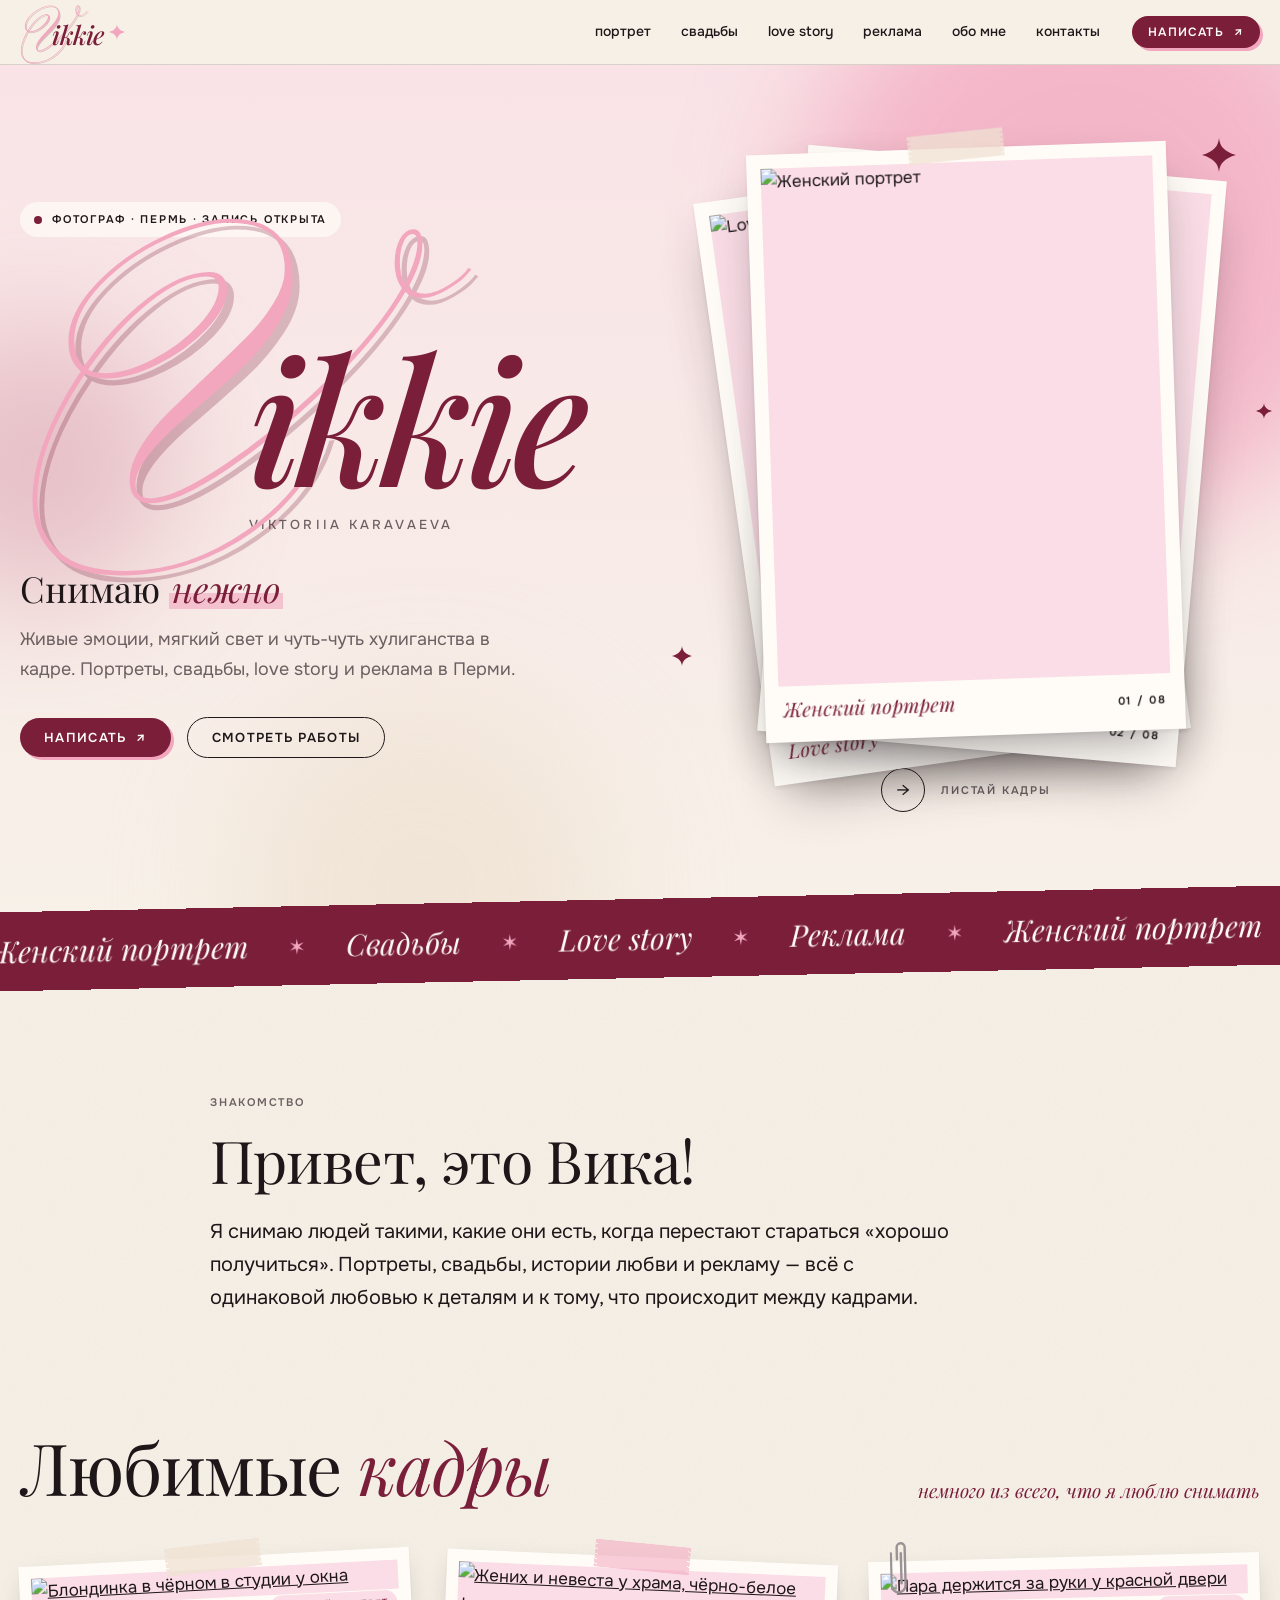
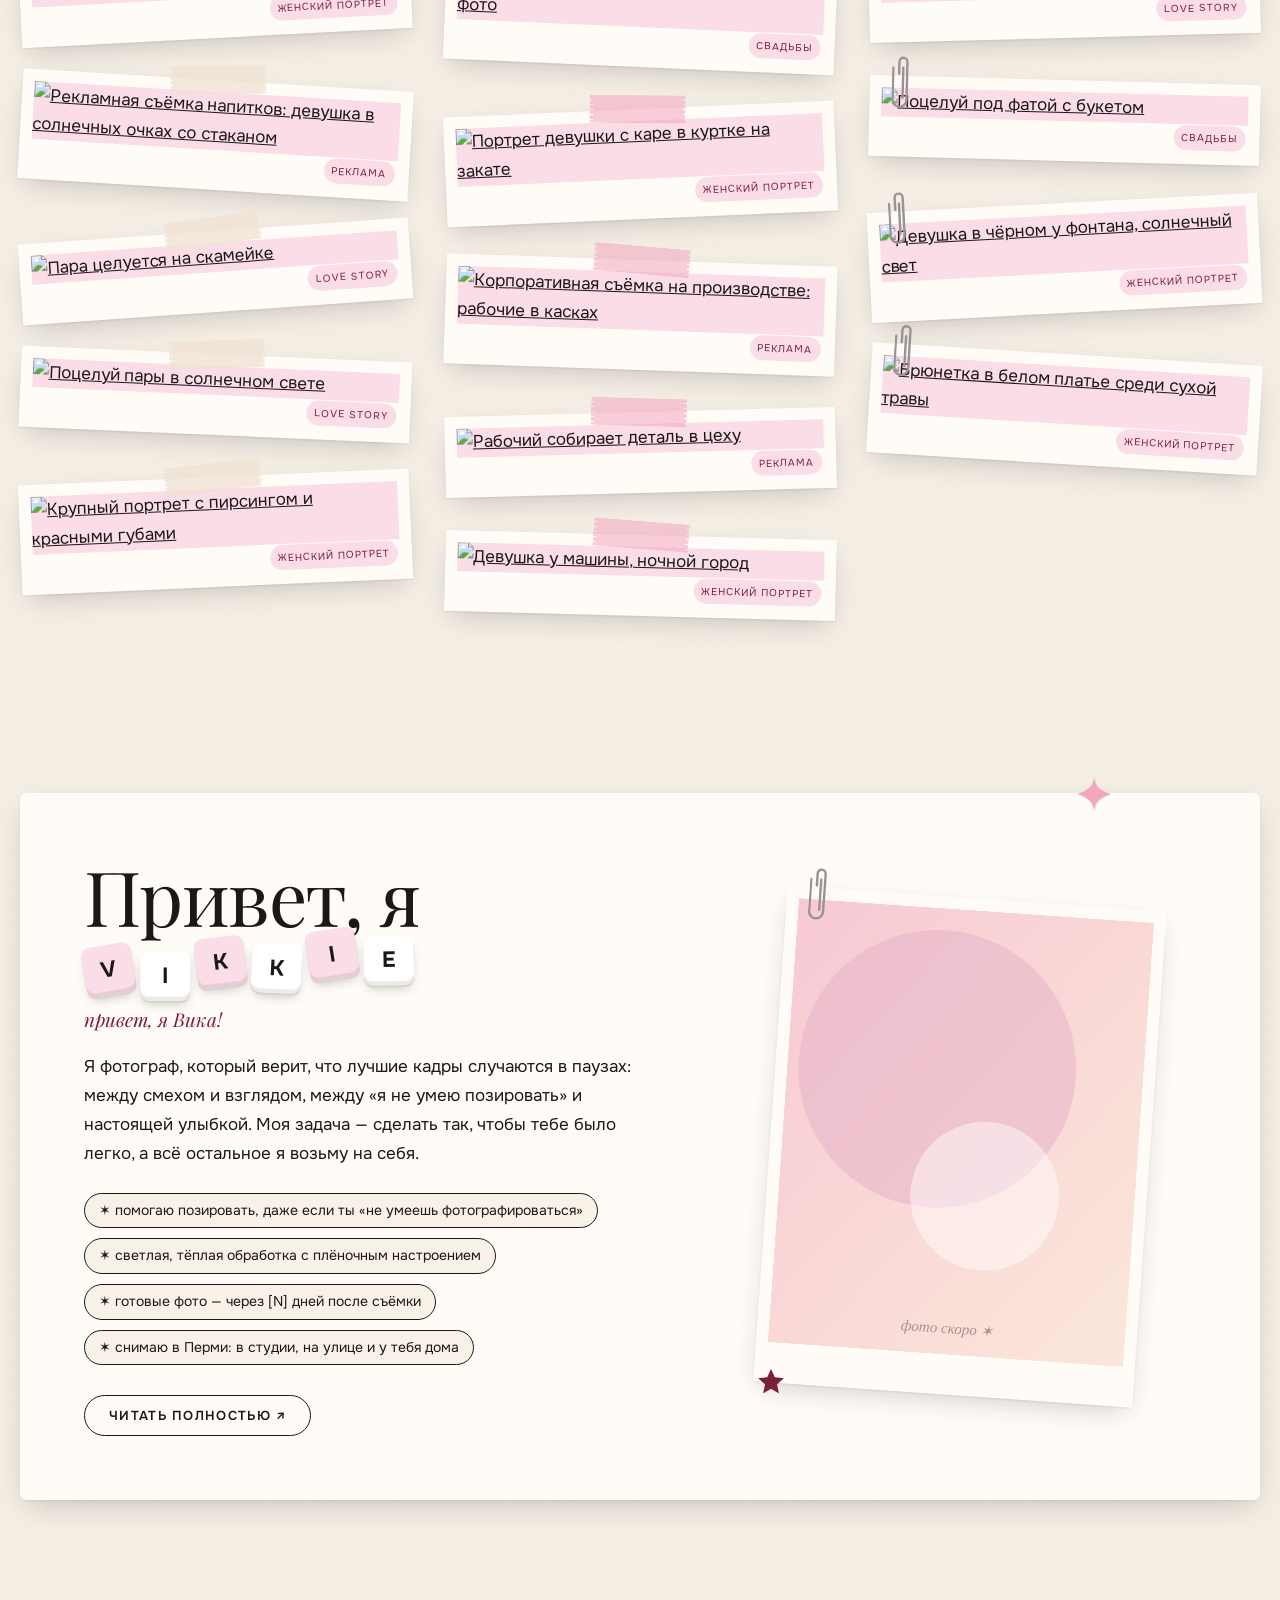
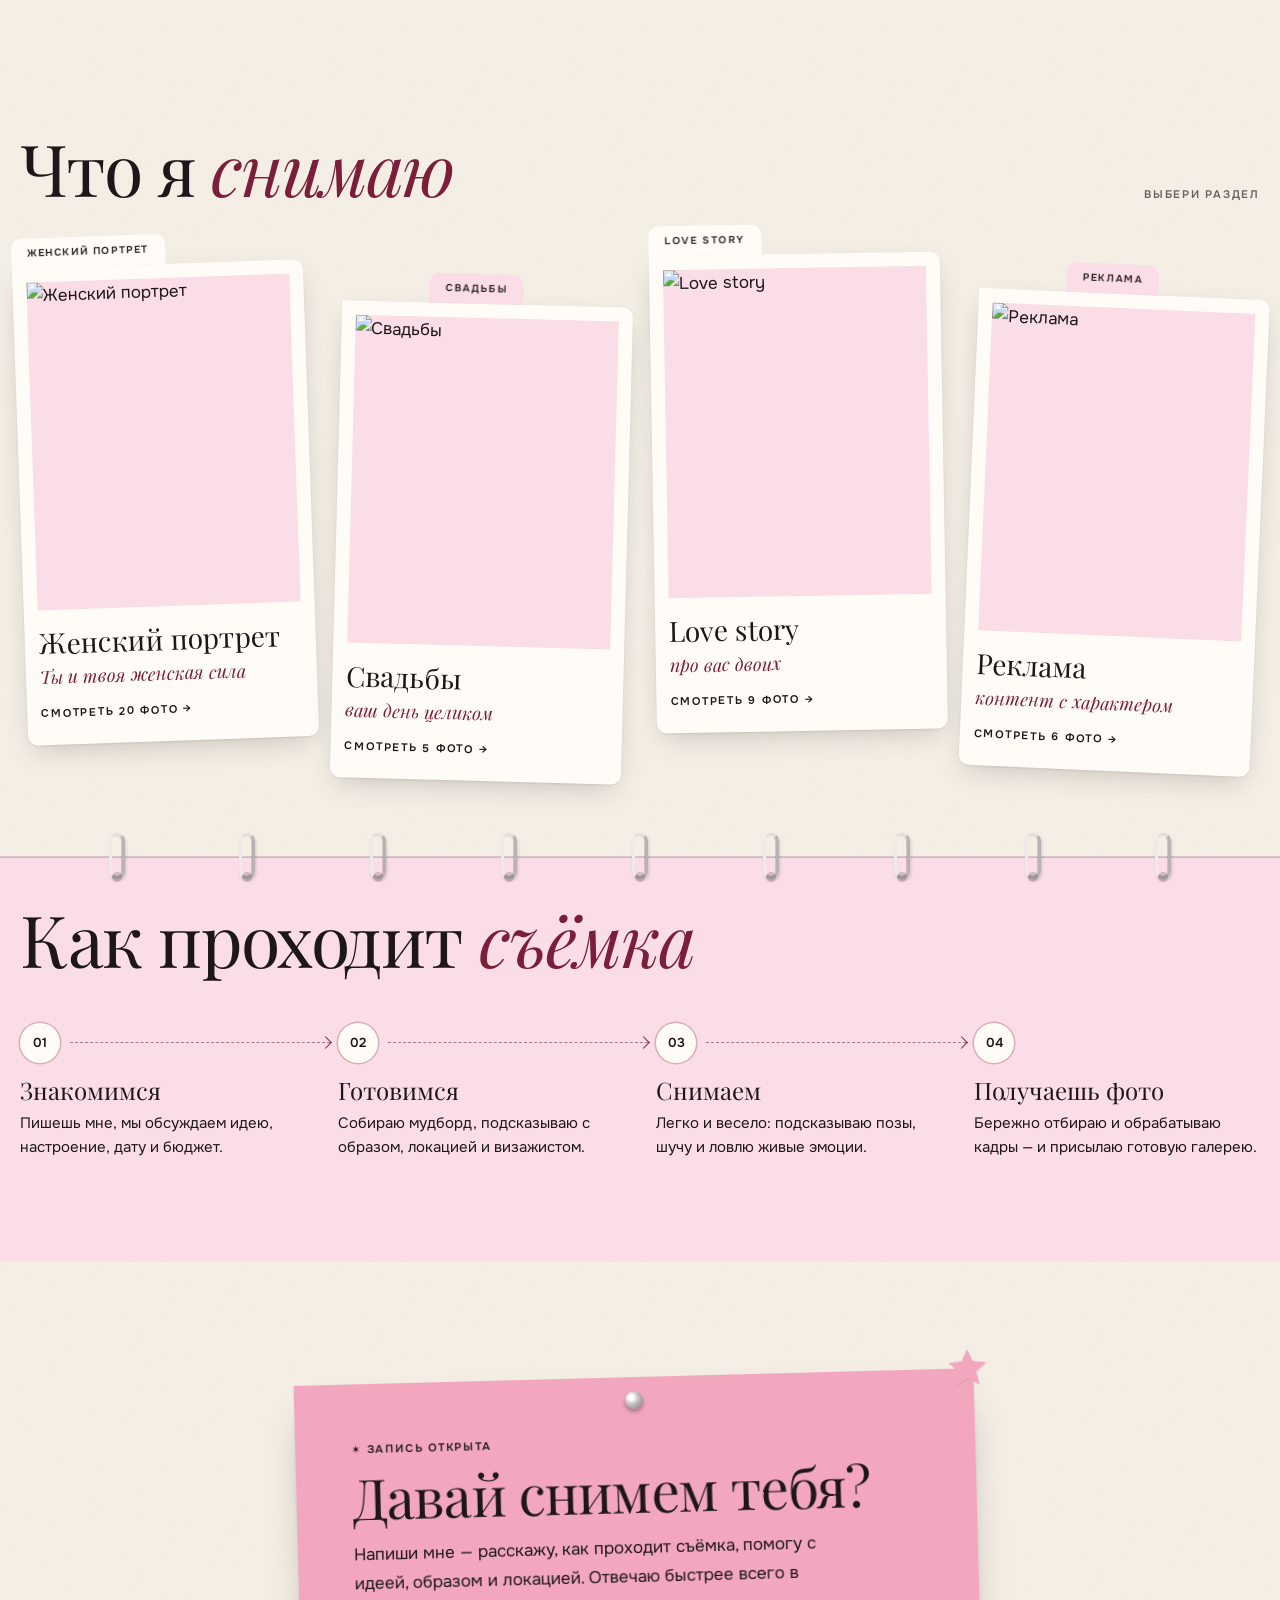
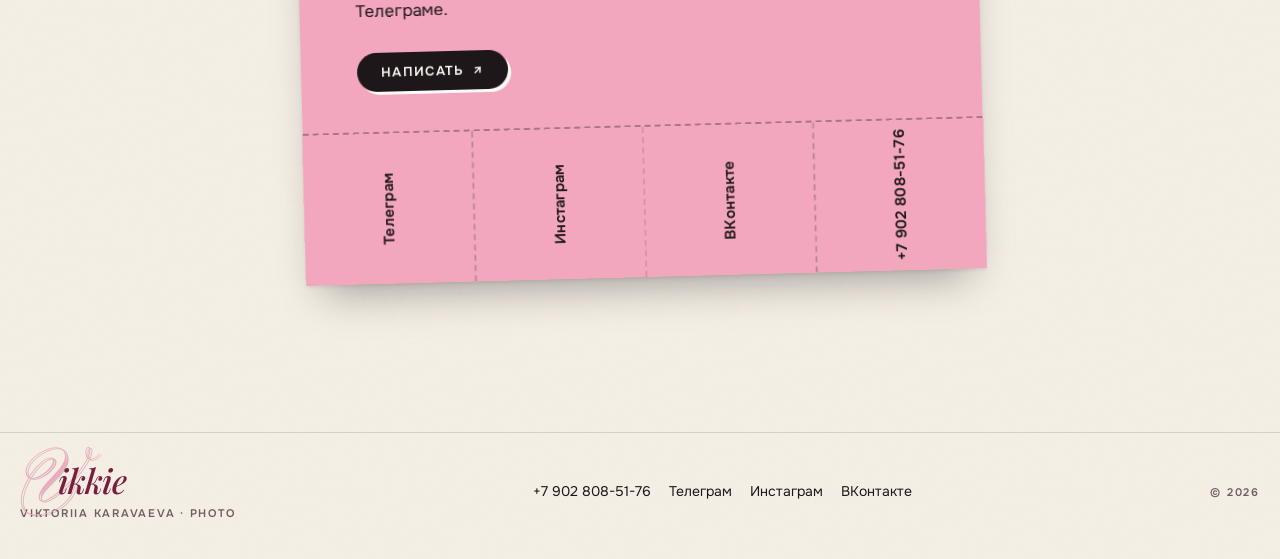
==== commit 2da644b9: "Логотип-микс: каллиграфическая V + курсив Playfair" ====
--- a/index.html
+++ b/index.html
@@ -9,6 +9,7 @@
   <link rel="preconnect" href="https://fonts.googleapis.com">
   <link rel="preconnect" href="https://fonts.gstatic.com" crossorigin>
   <link href="https://fonts.googleapis.com/css2?family=Onest:wght@400;500;600&family=Playfair+Display:ital,wght@0,400;0,500;1,400;1,500&display=swap&subset=cyrillic" rel="stylesheet">
+  <link href="https://fonts.googleapis.com/css2?family=Monsieur+La+Doulaise&text=V&display=swap" rel="stylesheet">
   <link rel="stylesheet" href="/assets/style.css">
   <script>try{var p=localStorage.getItem('vikkie-palette');if(p)document.documentElement.dataset.palette=p}catch(e){}</script>
 </head>
--- a/assets/style.css
+++ b/assets/style.css
@@ -440,3 +440,22 @@
 .fade-in { animation: fade .7s ease both; }
 @keyframes fade { from { opacity: 0; transform: translateY(14px); } to { opacity: 1; transform: none; } }
 @media (prefers-reduced-motion: reduce) { *, *::before, *::after { animation: none !important; transition: none !important; } }
+
+/* ── Логотип-микс: каллиграфическая «V» + смелый курсив Playfair ── */
+.wordmark { display: inline-flex; align-items: baseline; white-space: nowrap; }
+.wm-v {
+  font-family: "Monsieur La Doulaise", "Playfair Display", cursive; font-style: normal; font-weight: 400;
+  font-size: 1.9em; line-height: .5; color: var(--a);
+  margin-right: -.26em; position: relative; z-index: 0; transform: translateY(.06em) rotate(-4deg);
+  text-shadow: .02em .02em 0 color-mix(in srgb, var(--a-deep) 25%, transparent);
+}
+.wm-rest { position: relative; z-index: 1; font-family: var(--f-serif); font-style: italic; font-weight: 500; color: var(--a-deep); letter-spacing: -.035em; }
+.hero-name .wordmark { padding-left: .12em; }
+.hero-name .wm-v { font-size: 2em; }
+.logo .wordmark { font-size: 26px; }
+.logo .wm-v { font-size: 2.1em; margin-right: -.3em; }
+.site-footer .wm-v { margin-right: -.3em; }
+.swatch .chip .wm-rest { color: var(--paper-2); }
+.swatch .chip .wm-v { color: var(--a-deep); }.hero-name { margin-top: clamp(40px, 6vw, 72px); }
+.hero-name .full { margin-top: clamp(20px, 2.4vw, 32px); }.hero-name .wm-v { transform: translateY(-.04em) rotate(-4deg); }
+.hero-name .full { margin-top: clamp(40px, 4.6vw, 64px); }.hero-name .full { margin-top: clamp(14px, 1.6vw, 22px); padding-left: var(--rest-x, 0px); }
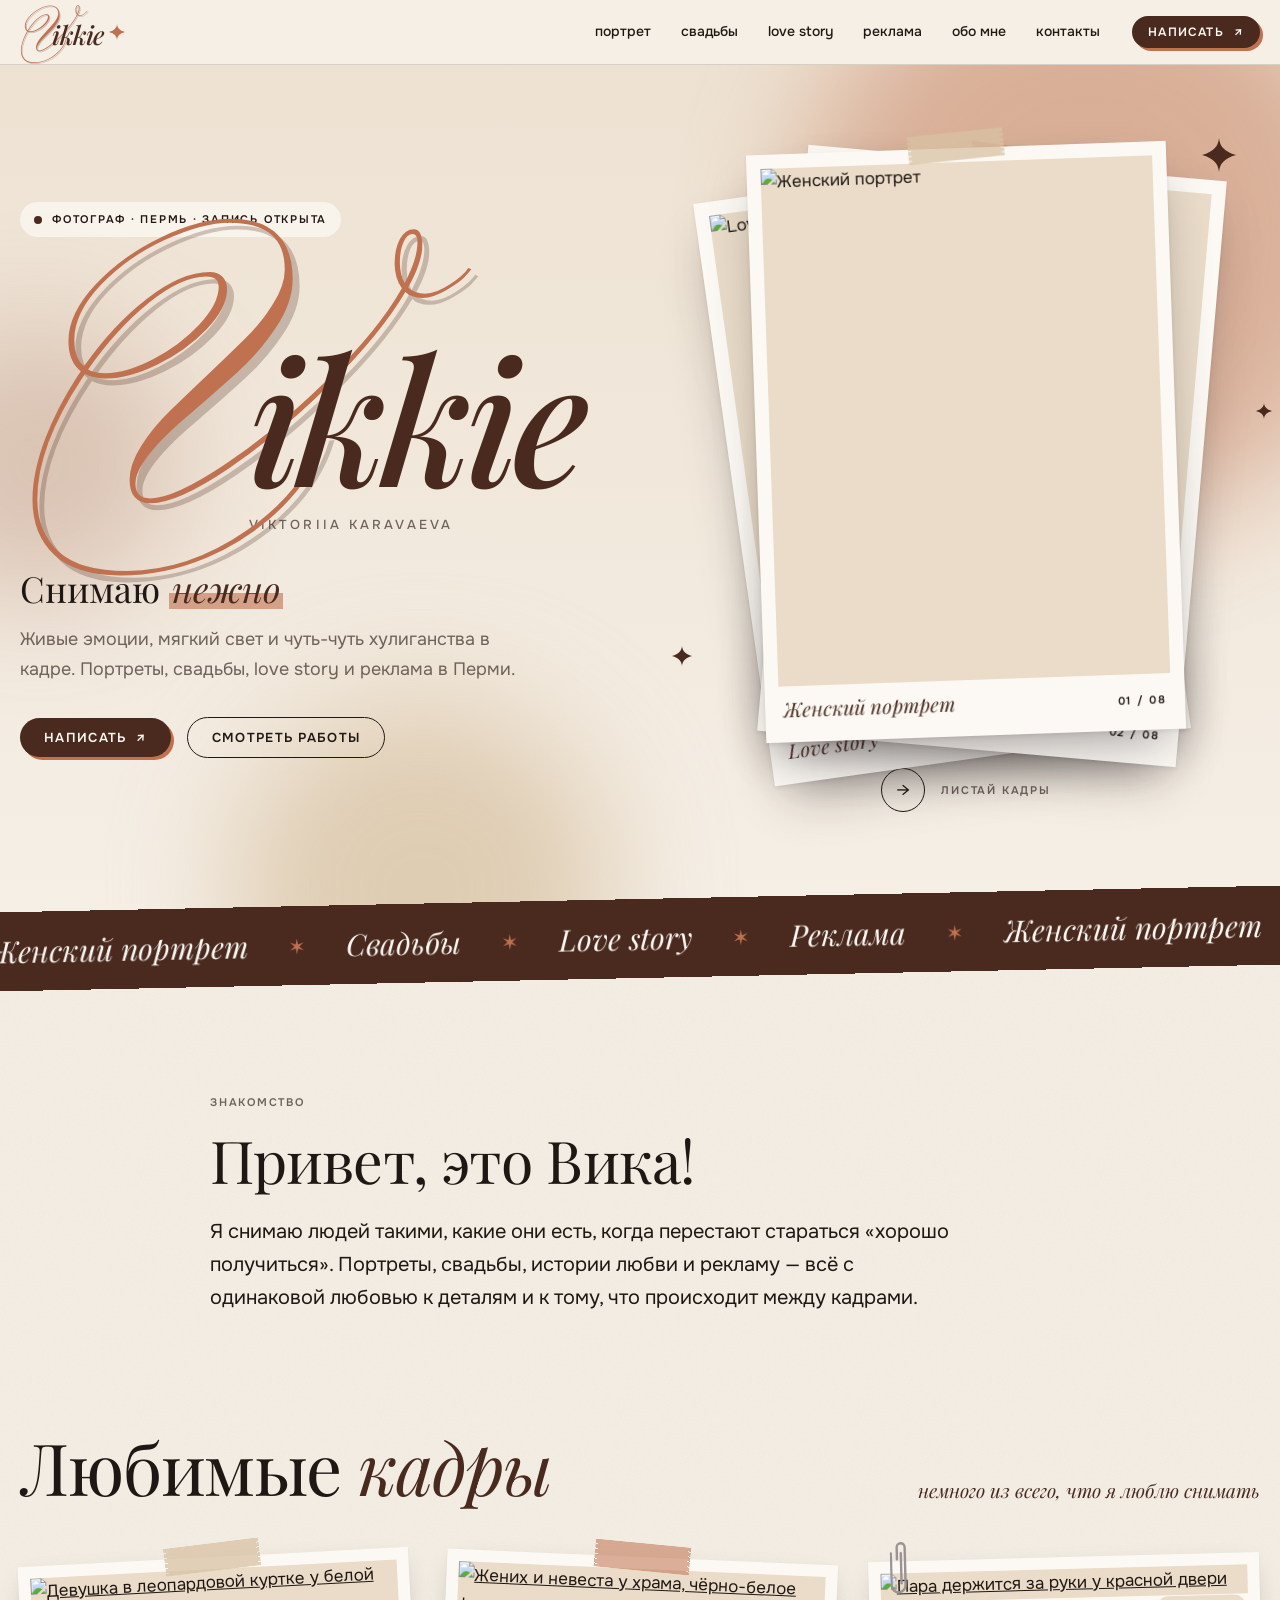
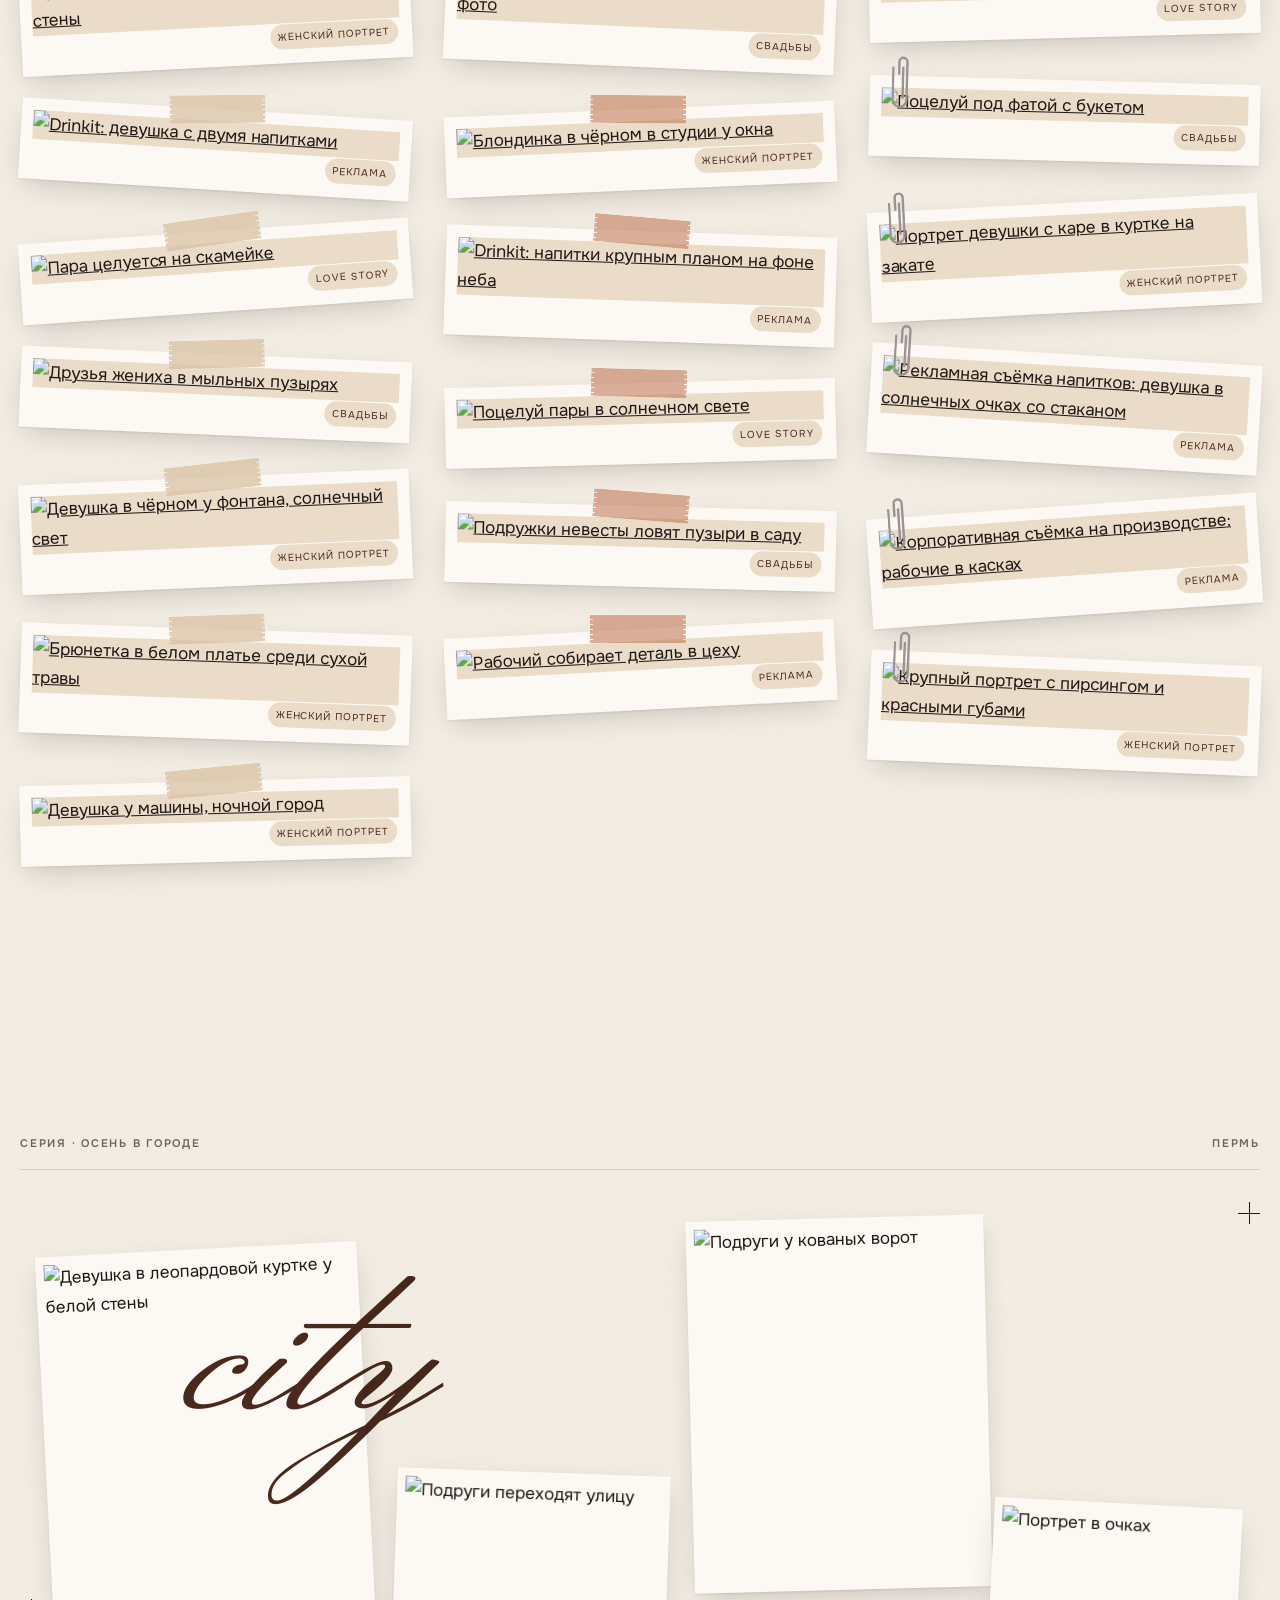
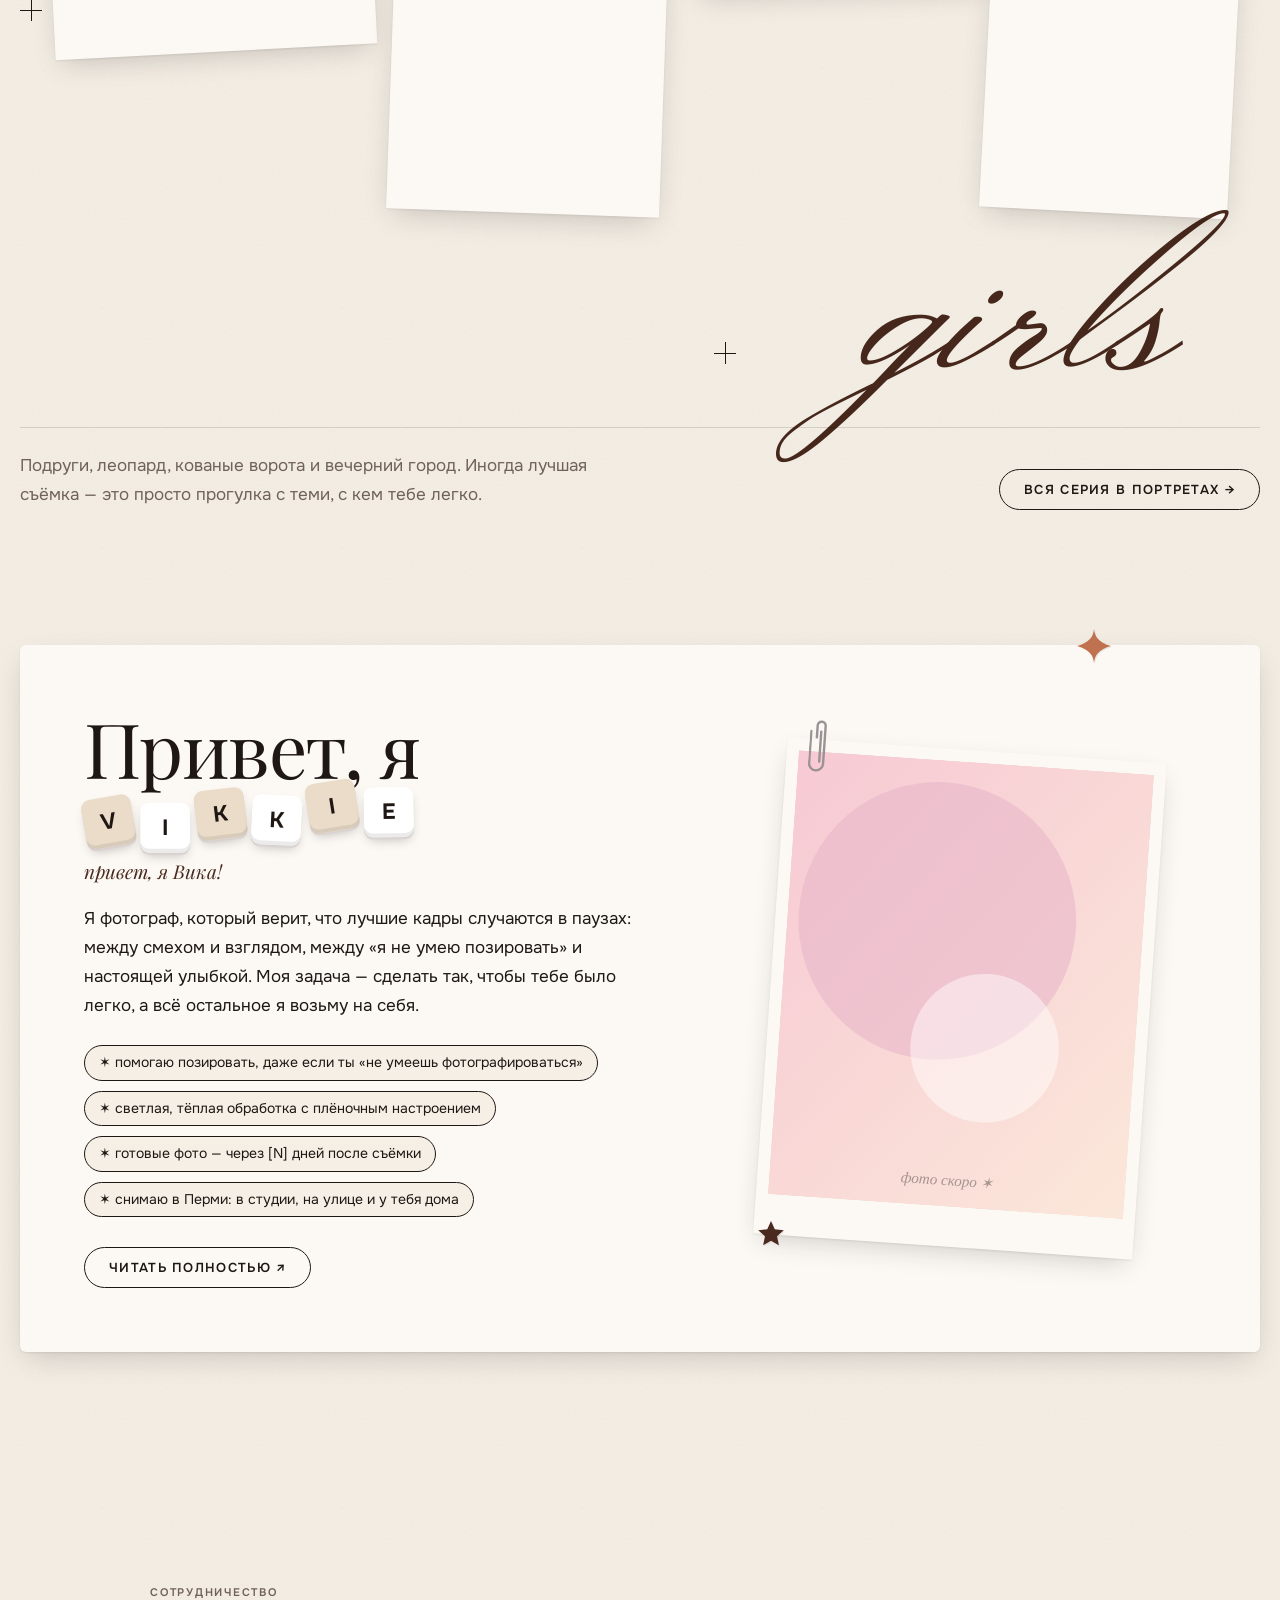
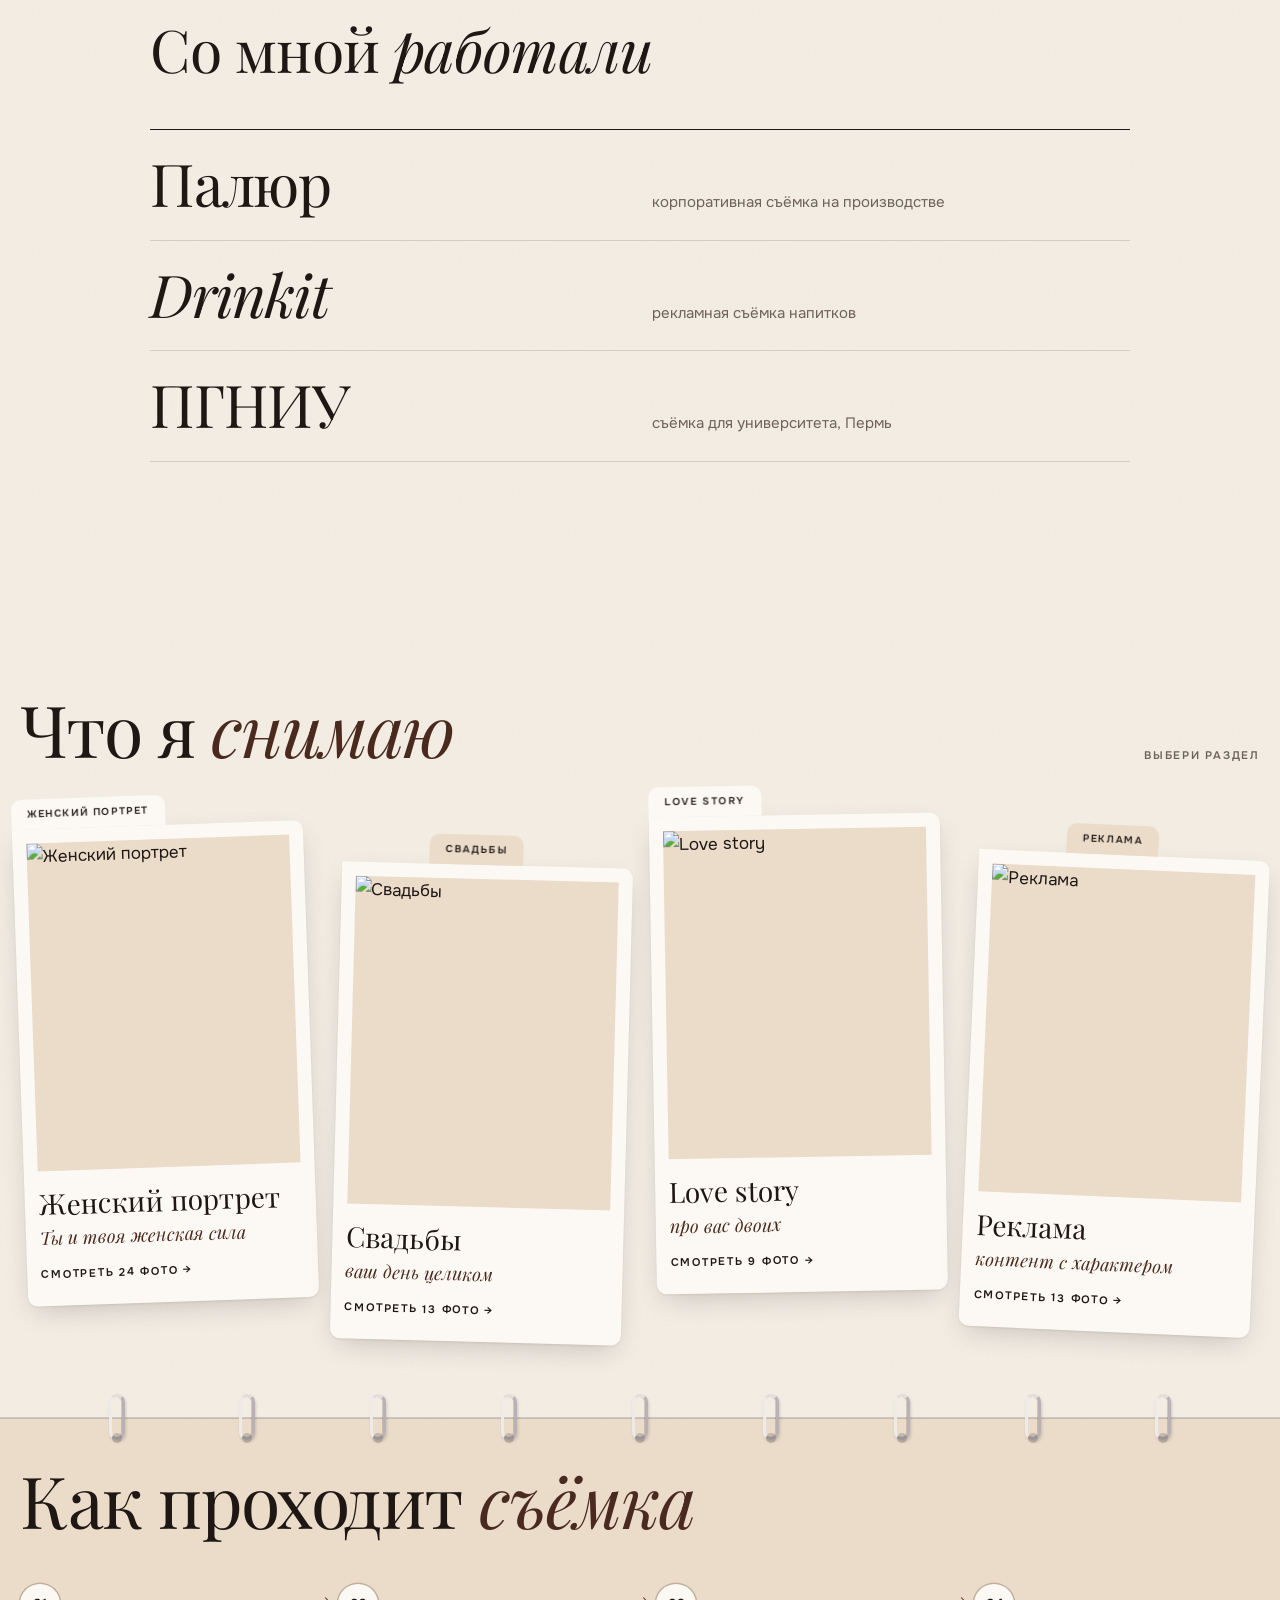
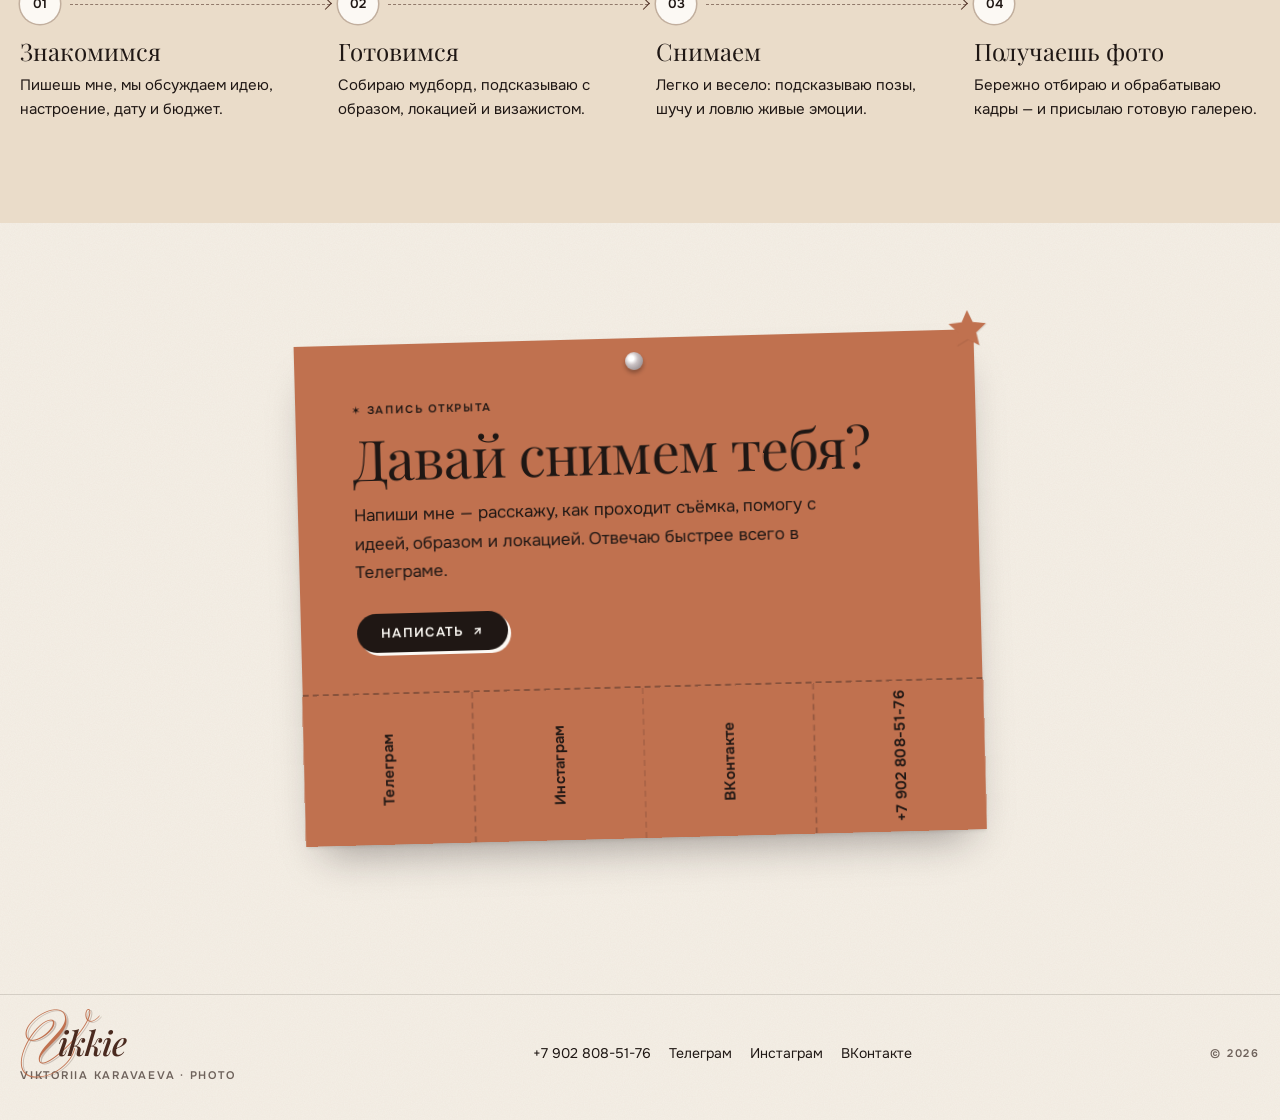
==== commit b8c22ac9: "Палитра «эспрессо», серия-коллаж city girls, блок сотрудничества, свадьба в саду, Drinkit, леопард" ====
--- a/index.html
+++ b/index.html
@@ -9,7 +9,7 @@
   <link rel="preconnect" href="https://fonts.googleapis.com">
   <link rel="preconnect" href="https://fonts.gstatic.com" crossorigin>
   <link href="https://fonts.googleapis.com/css2?family=Onest:wght@400;500;600&family=Playfair+Display:ital,wght@0,400;0,500;1,400;1,500&display=swap&subset=cyrillic" rel="stylesheet">
-  <link href="https://fonts.googleapis.com/css2?family=Monsieur+La+Doulaise&text=V&display=swap" rel="stylesheet">
+  <link href="https://fonts.googleapis.com/css2?family=Monsieur+La+Doulaise&display=swap" rel="stylesheet">
   <link rel="stylesheet" href="/assets/style.css">
   <script>try{var p=localStorage.getItem('vikkie-palette');if(p)document.documentElement.dataset.palette=p}catch(e){}</script>
 </head>
--- a/assets/style.css
+++ b/assets/style.css
@@ -458,4 +458,52 @@
 .swatch .chip .wm-rest { color: var(--paper-2); }
 .swatch .chip .wm-v { color: var(--a-deep); }.hero-name { margin-top: clamp(40px, 6vw, 72px); }
 .hero-name .full { margin-top: clamp(20px, 2.4vw, 32px); }.hero-name .wm-v { transform: translateY(-.04em) rotate(-4deg); }
-.hero-name .full { margin-top: clamp(40px, 4.6vw, 64px); }.hero-name .full { margin-top: clamp(14px, 1.6vw, 22px); padding-left: var(--rest-x, 0px); }+.hero-name .full { margin-top: clamp(40px, 4.6vw, 64px); }.hero-name .full { margin-top: clamp(14px, 1.6vw, 22px); padding-left: var(--rest-x, 0px); }
+/* ── Палитры: «эспрессо» по умолчанию (слоновая кость, шоколад, терракота) ── */
+:root, [data-palette="espresso"] {
+  --paper: #F5EFE6; --paper-2: #FCF9F4; --ink: #1F1714; --muted: #6E625B; --line: rgba(31,23,20,.14);
+  --a: #C0714F; --a-soft: #EADCC9; --a-deep: #4A2A1F; --a-2: #D8C2A3;
+}
+[data-palette="olive"] { --paper: #F3F0E6; --a: #8C8A4E; --a-soft: #E3E0CC; --a-deep: #3E2E22; --a-2: #CFC6A8; }
+[data-palette="powder"] { --paper: #F7F1E8; --a: #F2A7BF; --a-soft: #FADDE6; --a-deep: #7A1E3A; --a-2: #EFE2D2; }
+::selection { background: var(--a); color: var(--paper-2); }
+.hero .b1 { opacity: .45; }
+.hero .b3 { opacity: .25; }
+
+/* ── Серия-коллаж: огромная каллиграфия поверх разбросанных кадров ── */
+.spotlight { overflow: hidden; }
+.sp-meta { display: flex; justify-content: space-between; gap: var(--s2); color: var(--muted); border-bottom: 1px solid var(--line); padding-bottom: var(--s2); }
+.sp-stage { position: relative; height: clamp(520px, 62vw, 820px); margin-top: var(--s4); }
+.sp-ph { position: absolute; margin: 0; background: var(--paper-2); padding: 8px; box-shadow: var(--shadow); transition: transform .5s cubic-bezier(.2,.8,.2,1); }
+.sp-ph img { width: 100%; height: 100%; object-fit: cover; }
+.sp-ph:hover { transform: scale(1.04) rotate(0deg) !important; z-index: 6; }
+.sp-ph1 { width: 26%; aspect-ratio: 4/5; left: 2%; top: 6%; transform: rotate(-3deg); }
+.sp-ph2 { width: 22%; aspect-ratio: 4/5; left: 30%; top: 34%; transform: rotate(2deg); z-index: 2; }
+.sp-ph3 { width: 24%; aspect-ratio: 4/5; right: 22%; top: 2%; transform: rotate(-1.5deg); }
+.sp-ph4 { width: 20%; aspect-ratio: 4/5; right: 2%; top: 38%; transform: rotate(3deg); z-index: 2; }
+.sp-title { position: absolute; inset: 0; margin: 0; z-index: 4; pointer-events: none; font-weight: 400; color: var(--a-deep); mix-blend-mode: multiply; }
+.sp-title span { position: absolute; font-family: "Monsieur La Doulaise", "Playfair Display", cursive; line-height: .8; white-space: nowrap; }
+.sp-a { font-size: clamp(120px, 20vw, 290px); left: 14%; top: 4%; }
+.sp-b { font-size: clamp(120px, 20vw, 290px); right: 6%; bottom: 0; }
+.sp-cross { position: absolute; width: 22px; height: 22px; z-index: 5; }
+.sp-cross::before, .sp-cross::after { content: ""; position: absolute; background: var(--ink); }
+.sp-cross::before { left: 50%; top: 0; bottom: 0; width: 1px; } .sp-cross::after { top: 50%; left: 0; right: 0; height: 1px; }
+.sp-cross.c1 { left: 0; top: 50%; } .sp-cross.c2 { right: 0; top: 0; } .sp-cross.c3 { left: 56%; bottom: 4%; }
+.sp-foot { display: flex; flex-wrap: wrap; justify-content: space-between; align-items: end; gap: var(--s3); border-top: 1px solid var(--line); padding-top: var(--s3); margin-top: var(--s4); }
+.sp-foot p { margin: 0; max-width: 52ch; color: var(--muted); }
+@media (max-width: 760px) {
+  .sp-stage { height: auto; display: grid; grid-template-columns: 1fr 1fr; gap: var(--s2); padding: 70px 0 60px; }
+  .sp-ph { position: relative; inset: auto; width: auto !important; }
+  .sp-a { left: 0; top: 0; font-size: 96px; } .sp-b { right: 0; bottom: 0; font-size: 96px; }
+}
+
+/* ── Сотрудничество ── */
+.clients .wrap { max-width: 980px; }
+.clients .mono { display: block; margin-bottom: var(--s2); }
+.cl-list { list-style: none; margin: var(--s5) 0 0; padding: 0; border-top: 1px solid var(--ink); }
+.cl-list li { display: grid; grid-template-columns: minmax(0, 1fr) minmax(0, 1fr); gap: var(--s3); align-items: baseline; padding: var(--s3) 0; border-bottom: 1px solid var(--line); transition: padding .3s, color .3s; }
+.cl-list li:hover { padding-left: var(--s2); color: var(--a-deep); }
+.cl-name { font-family: var(--f-serif); font-size: clamp(32px, 4.6vw, 60px); line-height: 1; letter-spacing: -.02em; }
+.cl-list li:nth-child(even) .cl-name { font-style: italic; }
+.cl-note { color: var(--muted); font-size: 15px; }
+@media (max-width: 600px) { .cl-list li { grid-template-columns: 1fr; gap: 6px; } }
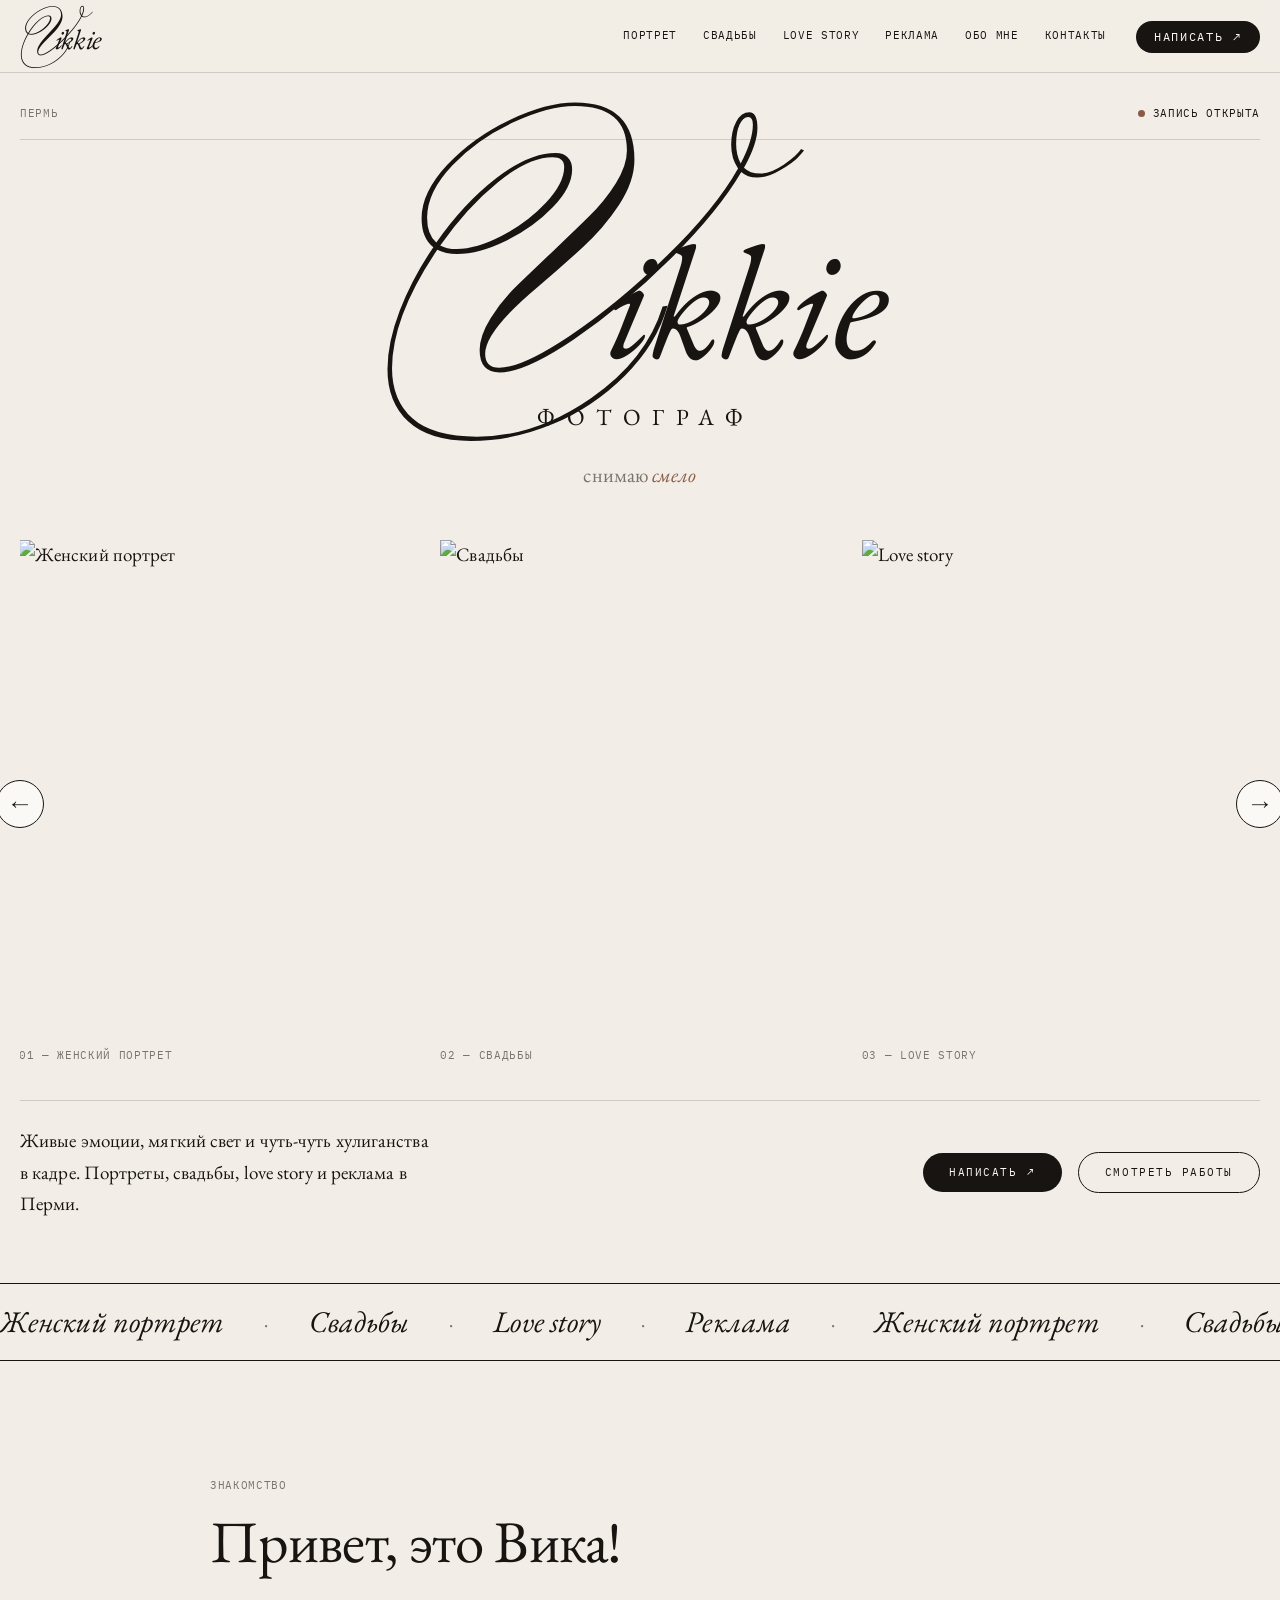
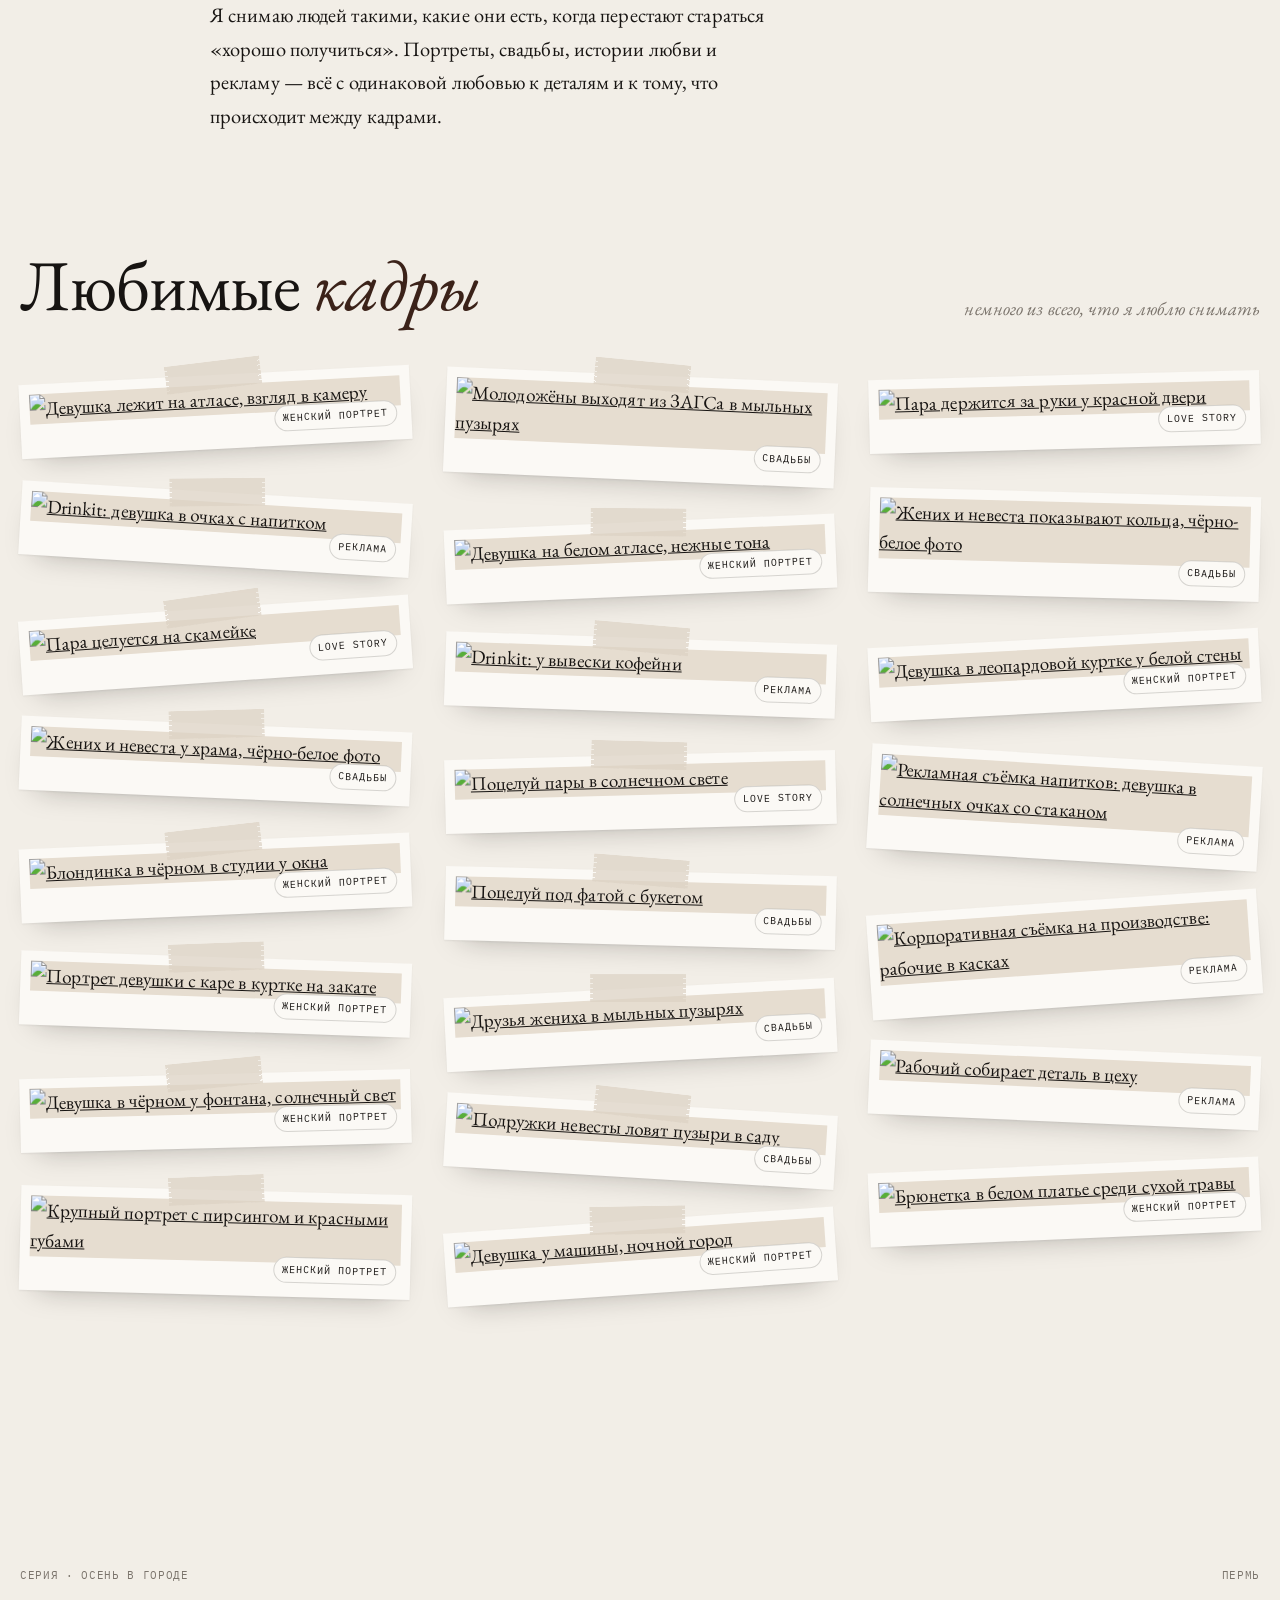
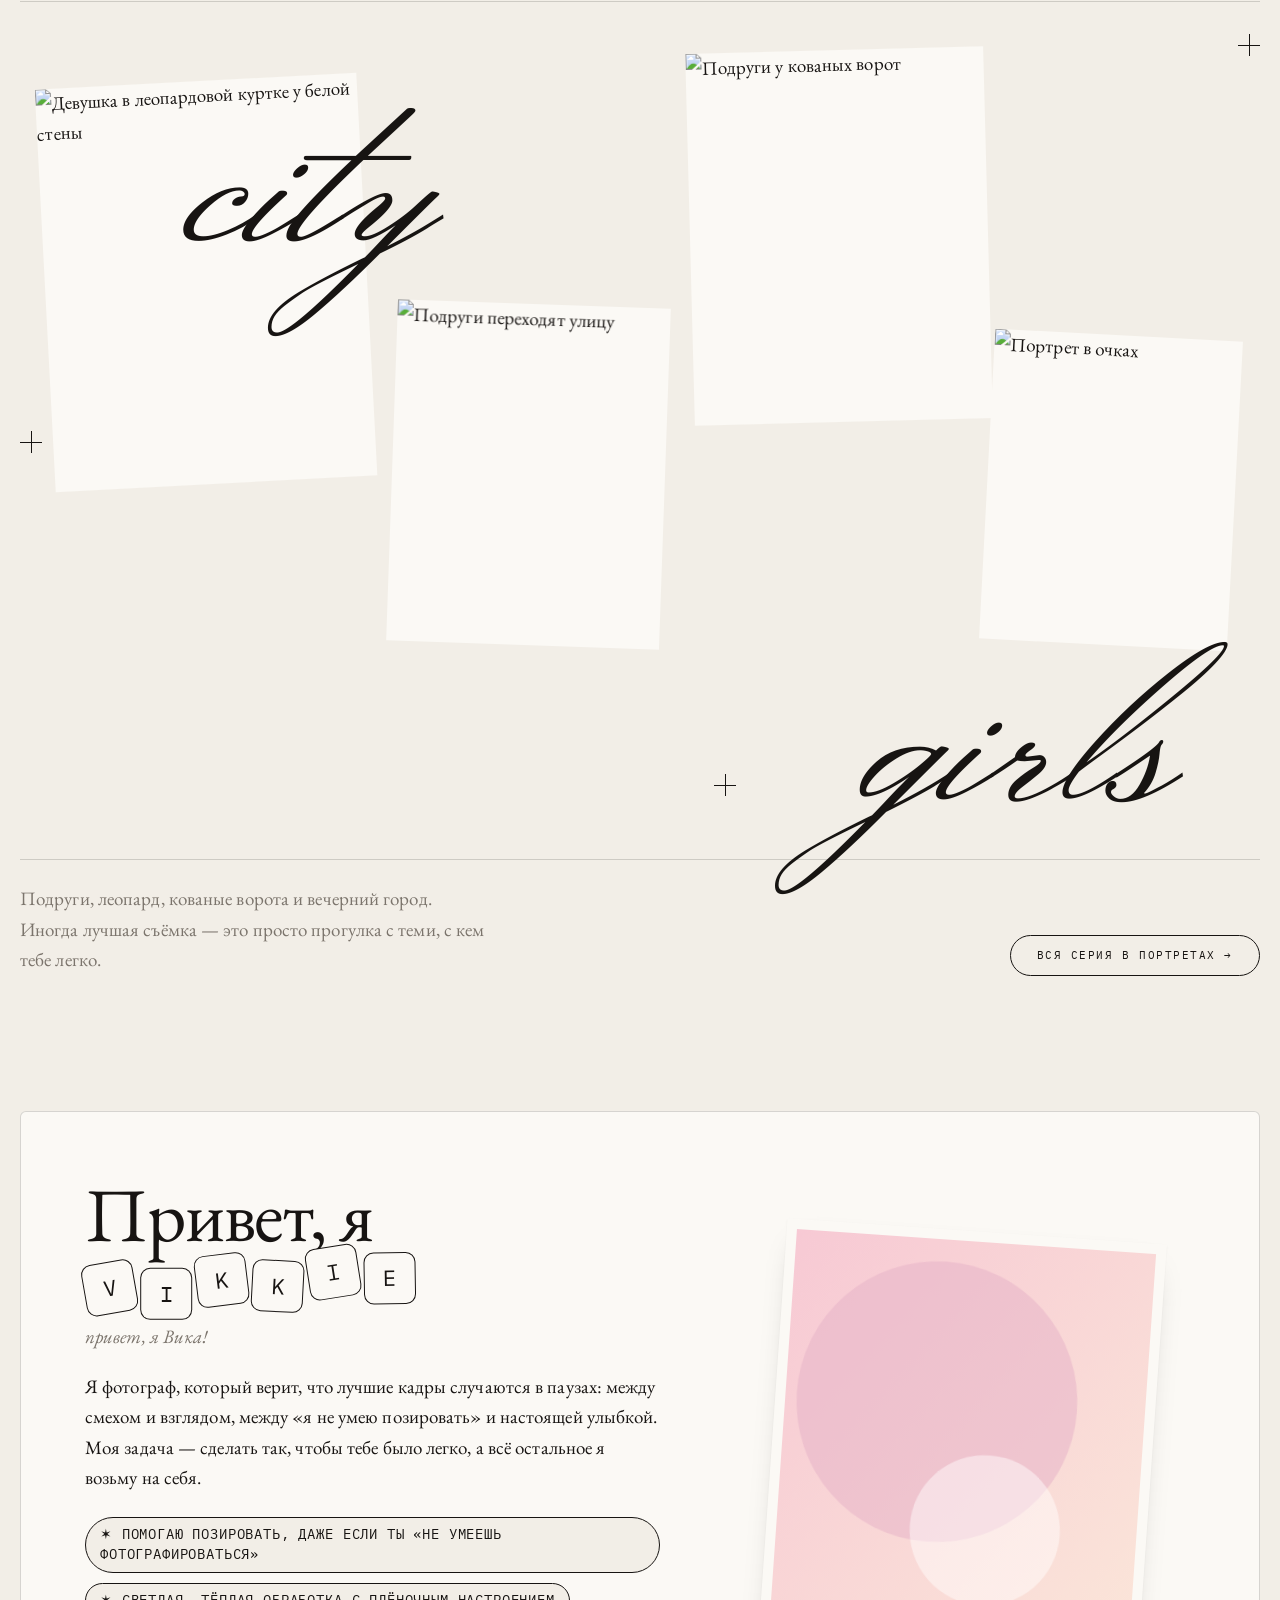
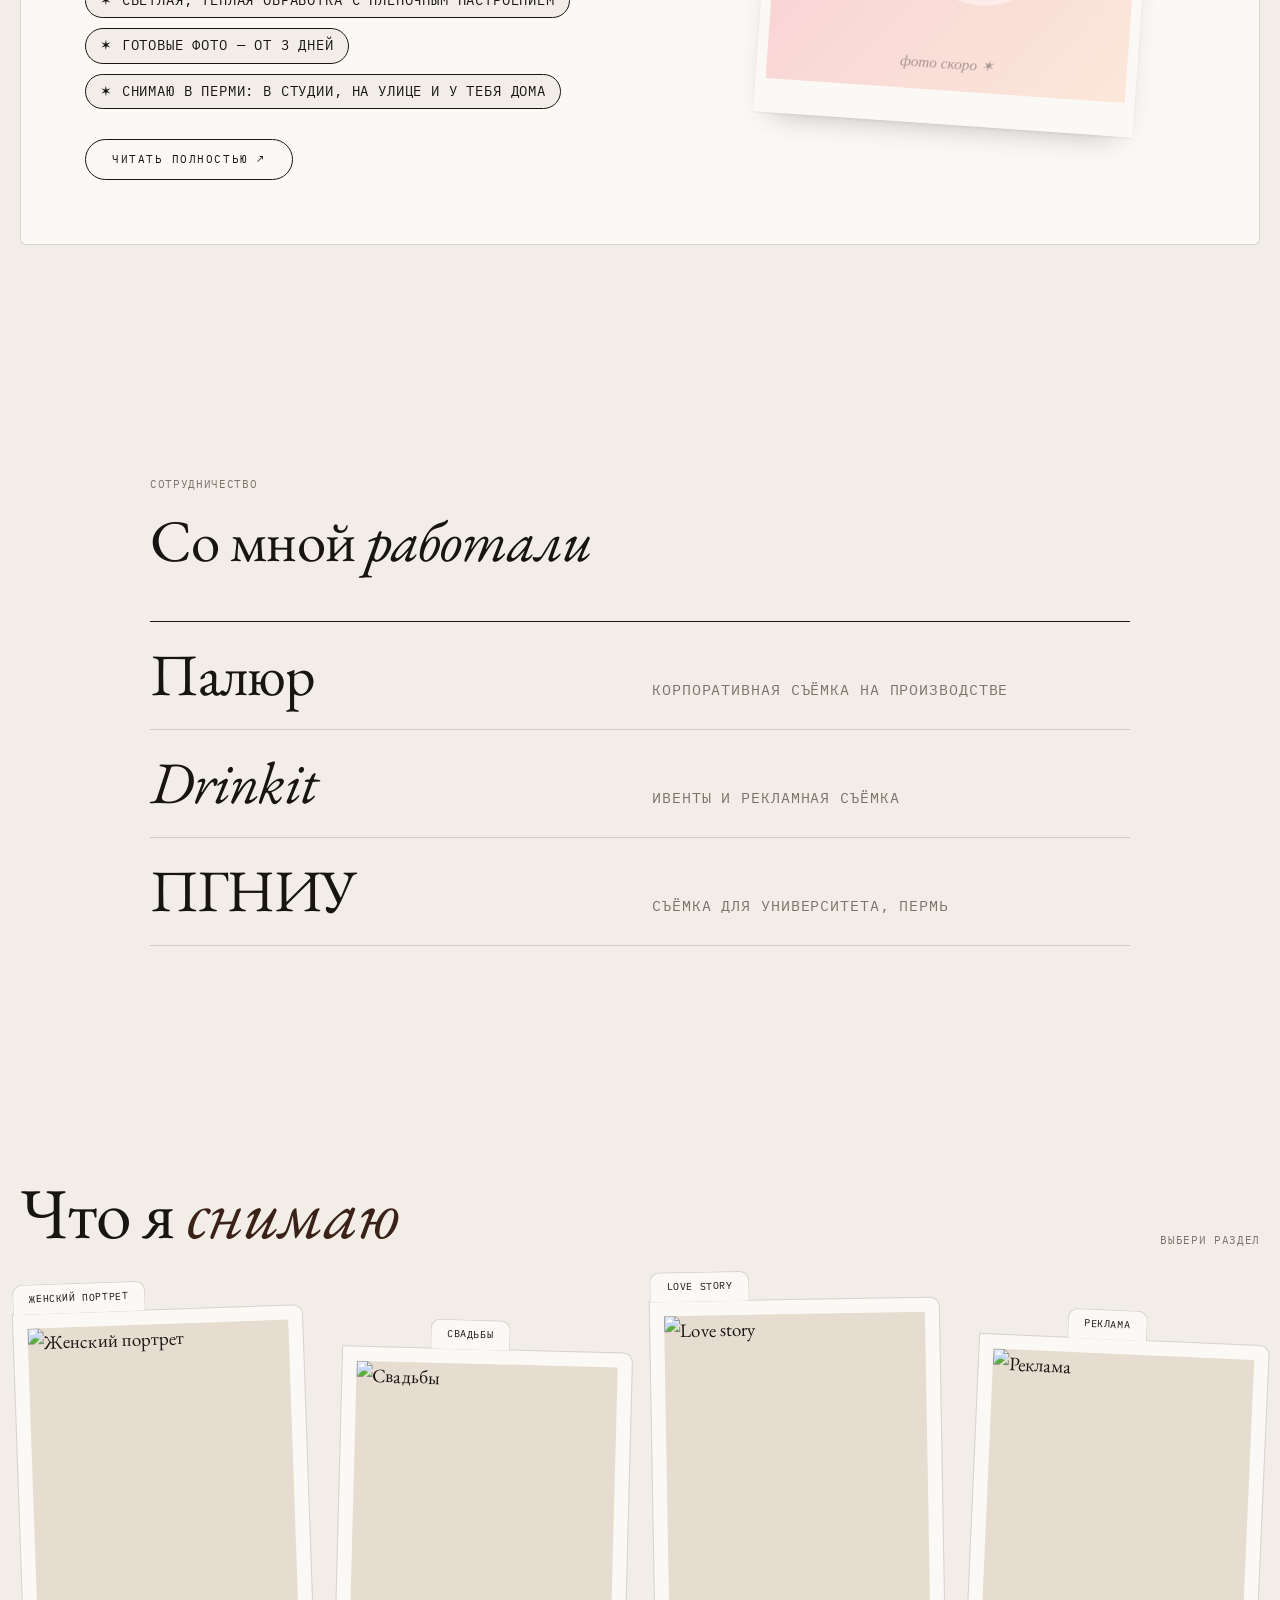
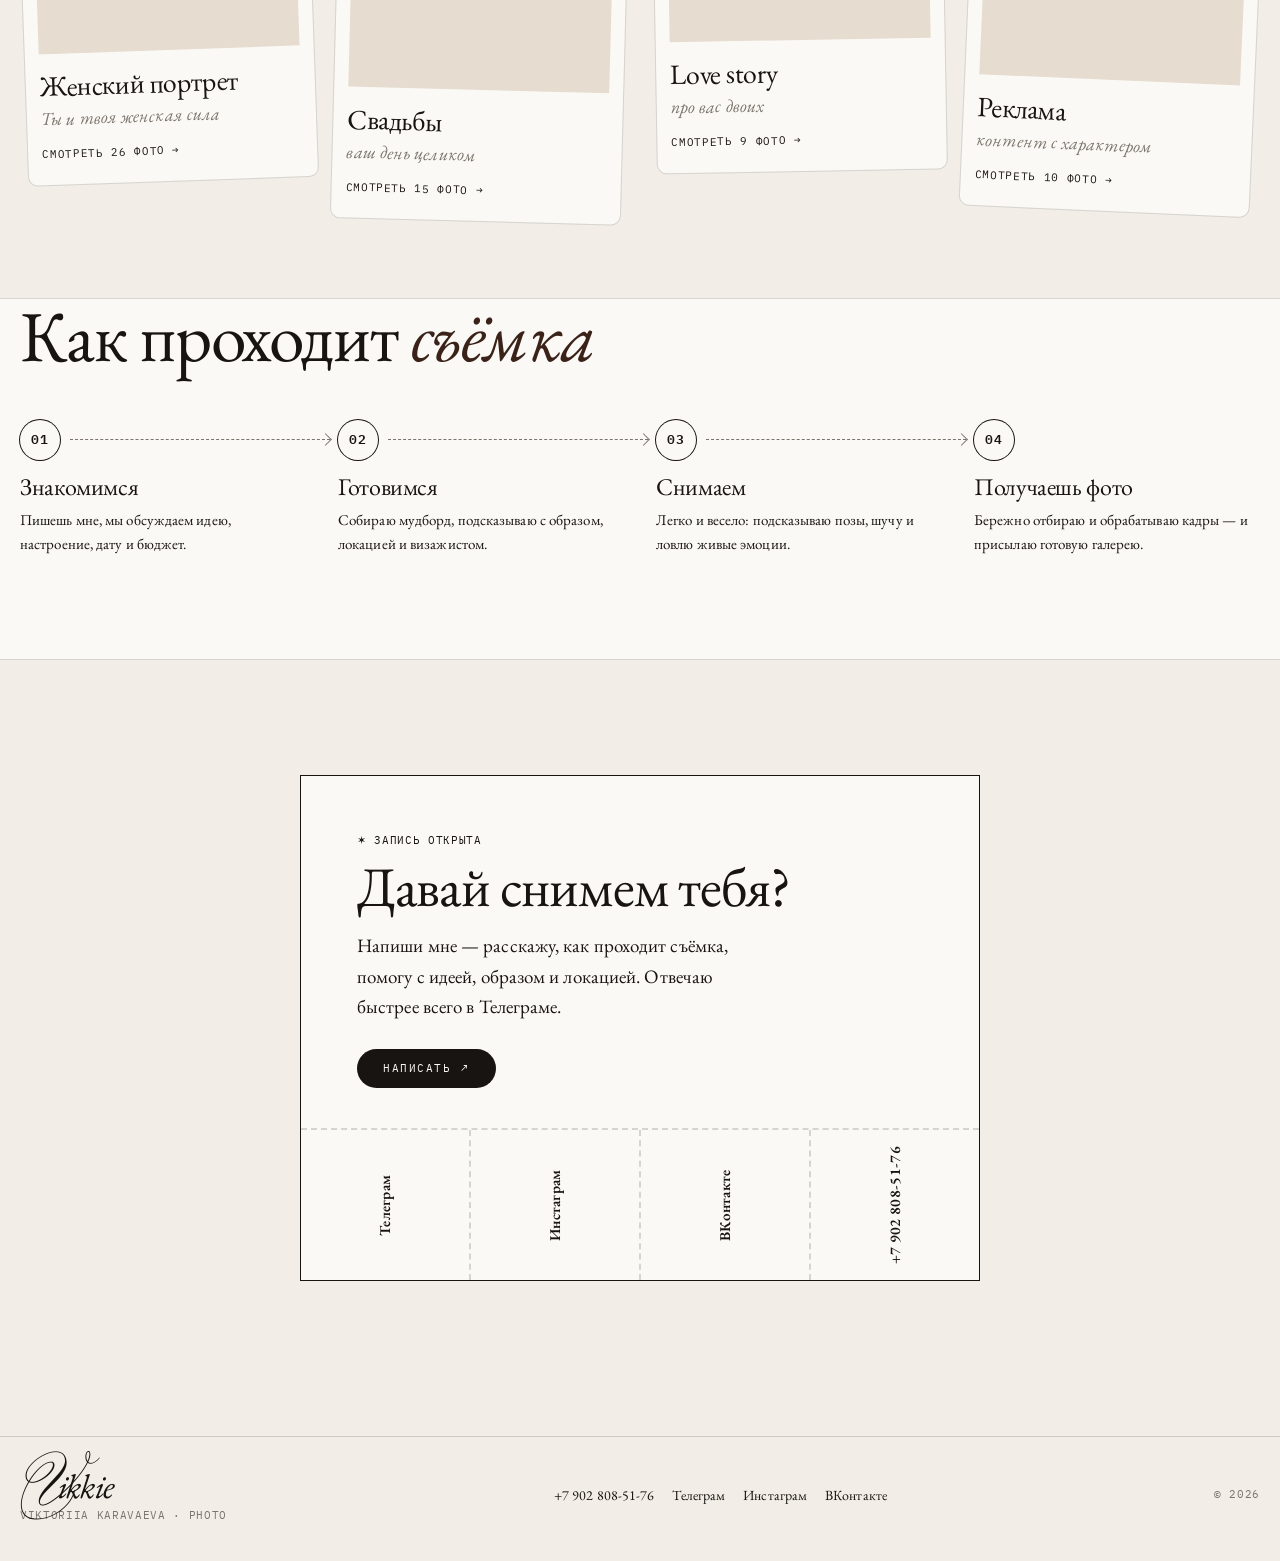
==== commit caa5eeff: "Редакционный дизайн, Vikkie/фотограф, новые фото Drinkit и свадьбы, атласная съёмка, сроки от 3 дней" ====
--- a/index.html
+++ b/index.html
@@ -8,7 +8,7 @@
   <link rel="icon" href="/assets/favicon.svg" type="image/svg+xml">
   <link rel="preconnect" href="https://fonts.googleapis.com">
   <link rel="preconnect" href="https://fonts.gstatic.com" crossorigin>
-  <link href="https://fonts.googleapis.com/css2?family=Onest:wght@400;500;600&family=Playfair+Display:ital,wght@0,400;0,500;1,400;1,500&display=swap&subset=cyrillic" rel="stylesheet">
+  <link href="https://fonts.googleapis.com/css2?family=EB+Garamond:ital,wght@0,400;0,500;1,400&family=IBM+Plex+Mono:wght@400&display=swap&subset=cyrillic" rel="stylesheet">
   <link href="https://fonts.googleapis.com/css2?family=Monsieur+La+Doulaise&display=swap" rel="stylesheet">
   <link rel="stylesheet" href="/assets/style.css">
   <script>try{var p=localStorage.getItem('vikkie-palette');if(p)document.documentElement.dataset.palette=p}catch(e){}</script>
--- a/assets/style.css
+++ b/assets/style.css
@@ -506,4 +506,136 @@
 .cl-name { font-family: var(--f-serif); font-size: clamp(32px, 4.6vw, 60px); line-height: 1; letter-spacing: -.02em; }
 .cl-list li:nth-child(even) .cl-name { font-style: italic; }
 .cl-note { color: var(--muted); font-size: 15px; }
-@media (max-width: 600px) { .cl-list li { grid-template-columns: 1fr; gap: 6px; } }+@media (max-width: 600px) { .cl-list li { grid-template-columns: 1fr; gap: 6px; } }
+/* ════════════════════════════════════════════════════════════
+   РЕДАКЦИОННЫЙ СЛОЙ (по референсам): каллиграфия + антиква + моно.
+   Тихая палитра: слоновая кость, чернила, один глубокий акцент.
+   Без градиентов, цветных пятен и «детских» заливок.
+   ════════════════════════════════════════════════════════════ */
+:root, [data-palette] {
+  --paper: #F2EEE7; --paper-2: #FBF9F5; --ink: #171412; --muted: #7B746C; --line: rgba(23,20,18,.16);
+  --a: #8A5A44; --a-soft: #E6DDD0; --a-deep: #3B2219; --a-2: #DCD2C3;
+  --f-script: "Monsieur La Doulaise", cursive;
+  --f-serif: "EB Garamond", "Cormorant Garamond", Georgia, serif;
+  --f-sans: "EB Garamond", Georgia, serif;
+  --f-mono: "IBM Plex Mono", ui-monospace, monospace;
+  --shadow: 0 1px 2px rgba(23,20,18,.06), 0 14px 30px -18px rgba(23,20,18,.35);
+}
+[data-palette="olive"] { --a: #6F6A3E; --a-deep: #2F2A1C; }
+body { background-image: none; font: 400 19px/1.6 var(--f-serif); letter-spacing: .005em; }
+::selection { background: var(--ink); color: var(--paper); }
+.mono, .nav a, .btn, .cat .tab, .cat-switch a, .facts li, .step .n, .write-menu a span.mono, .cl-note, .crumbs, .hero-name .full {
+  font-family: var(--f-mono); font-weight: 400; letter-spacing: .06em; text-transform: uppercase;
+}
+.mono { font-size: 11px; }
+.muted { color: var(--muted); }
+
+/* шапка */
+.site-header { background: color-mix(in srgb, var(--paper) 92%, transparent); }
+.site-header .wrap { min-height: 72px; }
+.nav a { font-size: 11px; padding: 6px 10px; border-radius: 0; }
+.nav a:hover, .nav a[aria-current="page"] { background: none; text-decoration: underline; text-underline-offset: 6px; }
+.logo svg { display: none; }
+
+/* кнопки: тонкие, без цветных теней */
+.btn { background: var(--ink); color: var(--paper-2); box-shadow: none; border-radius: 999px; padding: 14px 26px; font-size: 11px; letter-spacing: .14em; }
+.btn:hover { transform: none; box-shadow: none; background: var(--a-deep); }
+.btn.ghost { background: transparent; color: var(--ink); border: 1px solid var(--ink); }
+.btn.ghost:hover { background: var(--ink); color: var(--paper-2); }
+.btn.small { padding: 10px 18px; }
+
+/* логотип */
+.wordmark { color: var(--ink); }
+.wm-v { color: var(--ink); text-shadow: none; }
+.wm-rest { font-family: var(--f-serif); font-style: italic; font-weight: 400; color: var(--ink); letter-spacing: -.02em; }
+.logo .wordmark { font-size: 28px; }
+
+/* ── HERO ── */
+.hero { background: none; padding: var(--s4) 0 var(--s6); text-align: center; isolation: auto; }
+.hero .blob, .hero .spark { display: none; }
+.hero .wrap { display: block; min-height: 0; }
+.hero-meta { display: flex; justify-content: space-between; color: var(--muted); border-bottom: 1px solid var(--line); padding-bottom: var(--s2); }
+.hero-meta .live { display: inline-flex; align-items: center; gap: 8px; color: var(--ink); }
+.hero-meta .live i { width: 7px; height: 7px; border-radius: 50%; background: var(--a); animation: pulse 2s infinite; }
+.hero-name { margin: clamp(28px, 4vw, 56px) 0 0; display: flex; justify-content: center; }
+.hero-name .wordmark { padding: 0; font-size: clamp(84px, 12.5vw, 190px); line-height: 1; }
+.hero-name .wm-v { font-size: 2.05em; line-height: .4; margin-right: -.22em; transform: translateY(.08em); }
+.hero-name .wordmark .ch:hover { color: var(--a); }
+.hero-sub { display: grid; grid-template-columns: 1fr auto 1fr; align-items: baseline; gap: var(--s3); margin: var(--s3) 0 var(--s4); }
+.hs-left { text-align: left; font-style: italic; font-size: 20px; }
+.hs-mid { font-size: clamp(22px, 2.4vw, 30px); }
+.hs-mid .word { font-style: italic; color: var(--a); transition: opacity .35s, transform .35s; display: inline-block; }
+.hs-mid .word.out { opacity: 0; transform: translateY(.3em); }
+.hs-right { text-align: right; color: var(--muted); }
+
+/* лента кадров */
+.strip { position: relative; }
+.strip-track { display: flex; gap: 24px; overflow-x: auto; scroll-snap-type: x mandatory; scrollbar-width: none; padding-bottom: 4px; }
+.strip-track::-webkit-scrollbar { display: none; }
+.strip-item { flex: 0 0 calc((100% - 48px) / 3); scroll-snap-align: start; text-decoration: none; text-align: left; }
+.strip-item img { width: 100%; aspect-ratio: 4 / 5; object-fit: cover; transition: filter .5s; filter: saturate(.9); }
+.strip-item:hover img { filter: saturate(1.05); }
+.strip-item span { display: block; margin-top: 10px; color: var(--muted); }
+.strip-btn { position: absolute; top: calc(50% - 24px); width: 48px; height: 48px; border-radius: 50%; border: 1px solid var(--ink); background: var(--paper-2); cursor: pointer; font-size: 18px; transition: background .2s, color .2s; }
+.strip-btn:hover { background: var(--ink); color: var(--paper-2); }
+.strip-btn.prev { left: -24px; } .strip-btn.next { right: -24px; }
+.hero-foot { display: flex; flex-wrap: wrap; justify-content: space-between; align-items: center; gap: var(--s3); margin-top: var(--s4); padding-top: var(--s3); border-top: 1px solid var(--line); text-align: left; }
+.hero-foot .hero-tagline { margin: 0; max-width: 46ch; font-size: 19px; color: var(--ink); }
+@media (max-width: 860px) {
+  .hero-sub { grid-template-columns: 1fr; gap: 6px; } .hs-left, .hs-right { text-align: center; }
+  .strip-item { flex-basis: 72%; }
+  .strip-btn { display: none; }
+}
+
+/* бегущая строка: тонкая, чернилами */
+.marquee { background: none; color: var(--ink); border-block: 1px solid var(--ink); transform: none; margin: 0; }
+.marquee-track span { font-family: var(--f-serif); font-style: italic; }
+.marquee-track span::after { content: "·"; color: var(--muted); }
+
+/* заголовки */
+.h-big, .h-serif, .flyer h2, .page-title h1, .cat h3, .step h3, .cl-name { font-family: var(--f-serif); font-weight: 400; letter-spacing: -.015em; }
+.h-big .script, .h-serif em, .italic-accent { font-style: italic; color: var(--a-deep); }
+.note { font-family: var(--f-serif); font-style: italic; color: var(--muted); }
+.lead { font-size: clamp(19px, 1.6vw, 21px); }
+
+/* полароиды тише */
+.polaroid { padding: 10px 10px 34px; }
+.tape::before, .tape.pink::before { background: color-mix(in srgb, var(--a-2) 70%, transparent); }
+.clip, .star { display: none; }
+.polaroid .cat-tag { background: var(--paper-2); color: var(--ink); border: 1px solid var(--line); font-family: var(--f-mono); }
+.m-fill { border-color: var(--line); background: none; }
+.m-fill .fill-text { color: var(--ink); font-family: var(--f-serif); }
+
+/* блоки, которые были розовыми */
+.process { background: var(--paper-2); border-block: 1px solid var(--line); }
+.process .rings { display: none; }
+.step .n b { background: none; box-shadow: 0 0 0 1px var(--ink); }
+.step .n .link { border-top-color: var(--muted); }
+.step .n .link::after { border-color: var(--muted); }
+.flyer { background: var(--paper-2); transform: none; border: 1px solid var(--ink); box-shadow: none; }
+.flyer .pin { display: none; }
+.flyer .btn { background: var(--ink); box-shadow: none; }
+.tabs { border-top-color: var(--line); }
+.tabs a { background: var(--paper-2); border-left-color: var(--line); }
+.tabs a:hover { background: var(--ink); color: var(--paper-2); }
+.about-card { box-shadow: none; border: 1px solid var(--line); background: var(--paper-2); }
+.keys span, .keys span:nth-child(odd) { background: var(--paper-2); box-shadow: 0 0 0 1px var(--ink); font-family: var(--f-mono); font-weight: 400; }
+.cat { box-shadow: none; border: 1px solid var(--line); }
+.cat .tab, .cat:nth-child(even) .tab { background: var(--paper-2); border: 1px solid var(--line); border-bottom: 0; }
+.cat .hand { color: var(--muted); font-family: var(--f-serif); font-style: italic; }
+.cat-switch a[aria-current="page"], .cat-switch a:hover { background: var(--ink); border-color: var(--ink); color: var(--paper-2); }
+.page-title .script { color: var(--muted); font-family: var(--f-serif); font-style: italic; }
+.write-menu { transform: none; border: 1px solid var(--line); box-shadow: var(--shadow); }
+.write-menu a:hover { background: var(--a-soft); }
+.write-menu .ico { color: var(--ink); }
+
+/* серия-коллаж: тонкая чёрная каллиграфия, как в «Out of Office» */
+.sp-title { color: var(--ink); mix-blend-mode: normal; }
+.sp-ph { padding: 0; box-shadow: none; }
+/* «Vikkie» и под ним «фотограф» */
+.hero-role { margin: clamp(10px, 1.4vw, 18px) 0 0; font-family: var(--f-serif); font-weight: 400; font-size: clamp(18px, 1.8vw, 24px); letter-spacing: .5em; text-indent: .5em; text-transform: uppercase; color: var(--ink); }
+.hero-shoot { margin: var(--s3) 0 var(--s5); font-size: clamp(18px, 1.6vw, 22px); color: var(--muted); }
+.hero-shoot .word { font-style: italic; color: var(--a); display: inline-block; transition: opacity .35s, transform .35s; }
+.hero-shoot .word.out { opacity: 0; transform: translateY(.3em); }
+.hero-name { margin-top: clamp(40px, 5vw, 72px); }
+.strip-item img { object-position: 62% 62%; }
